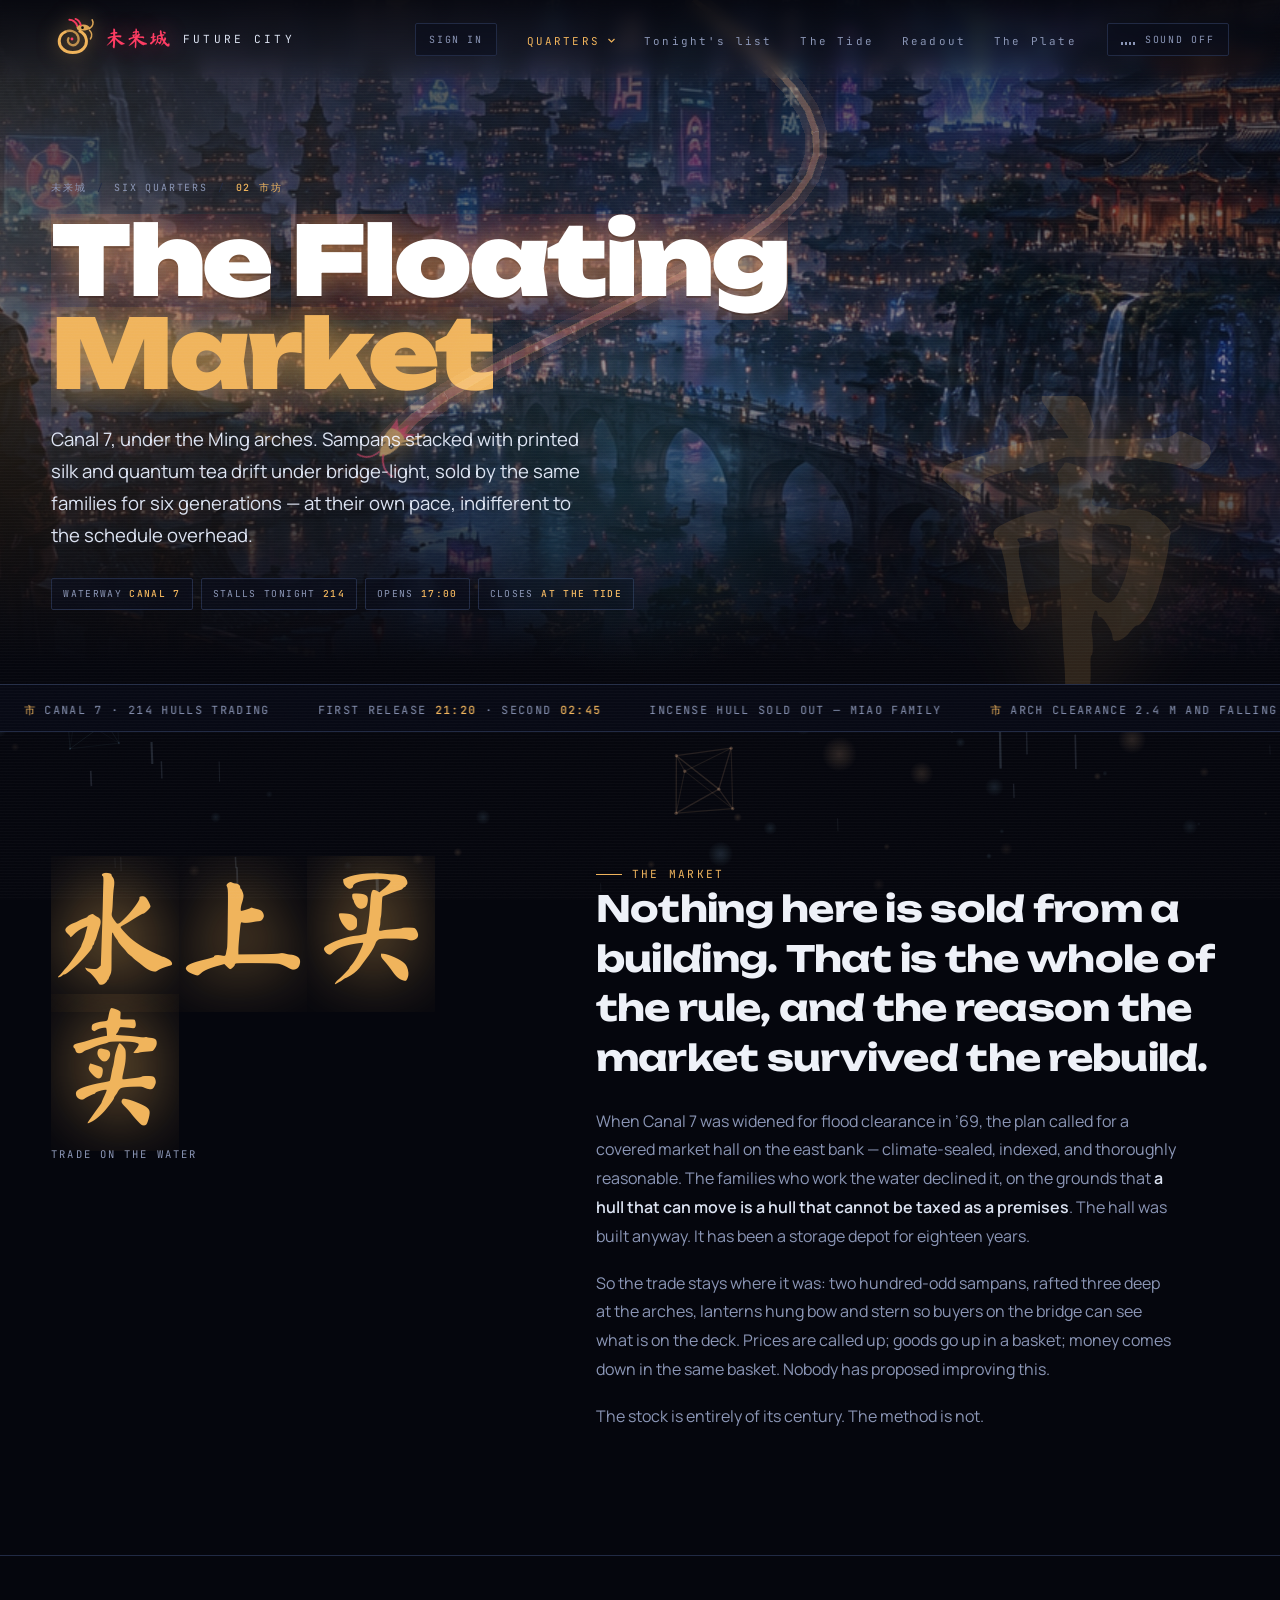
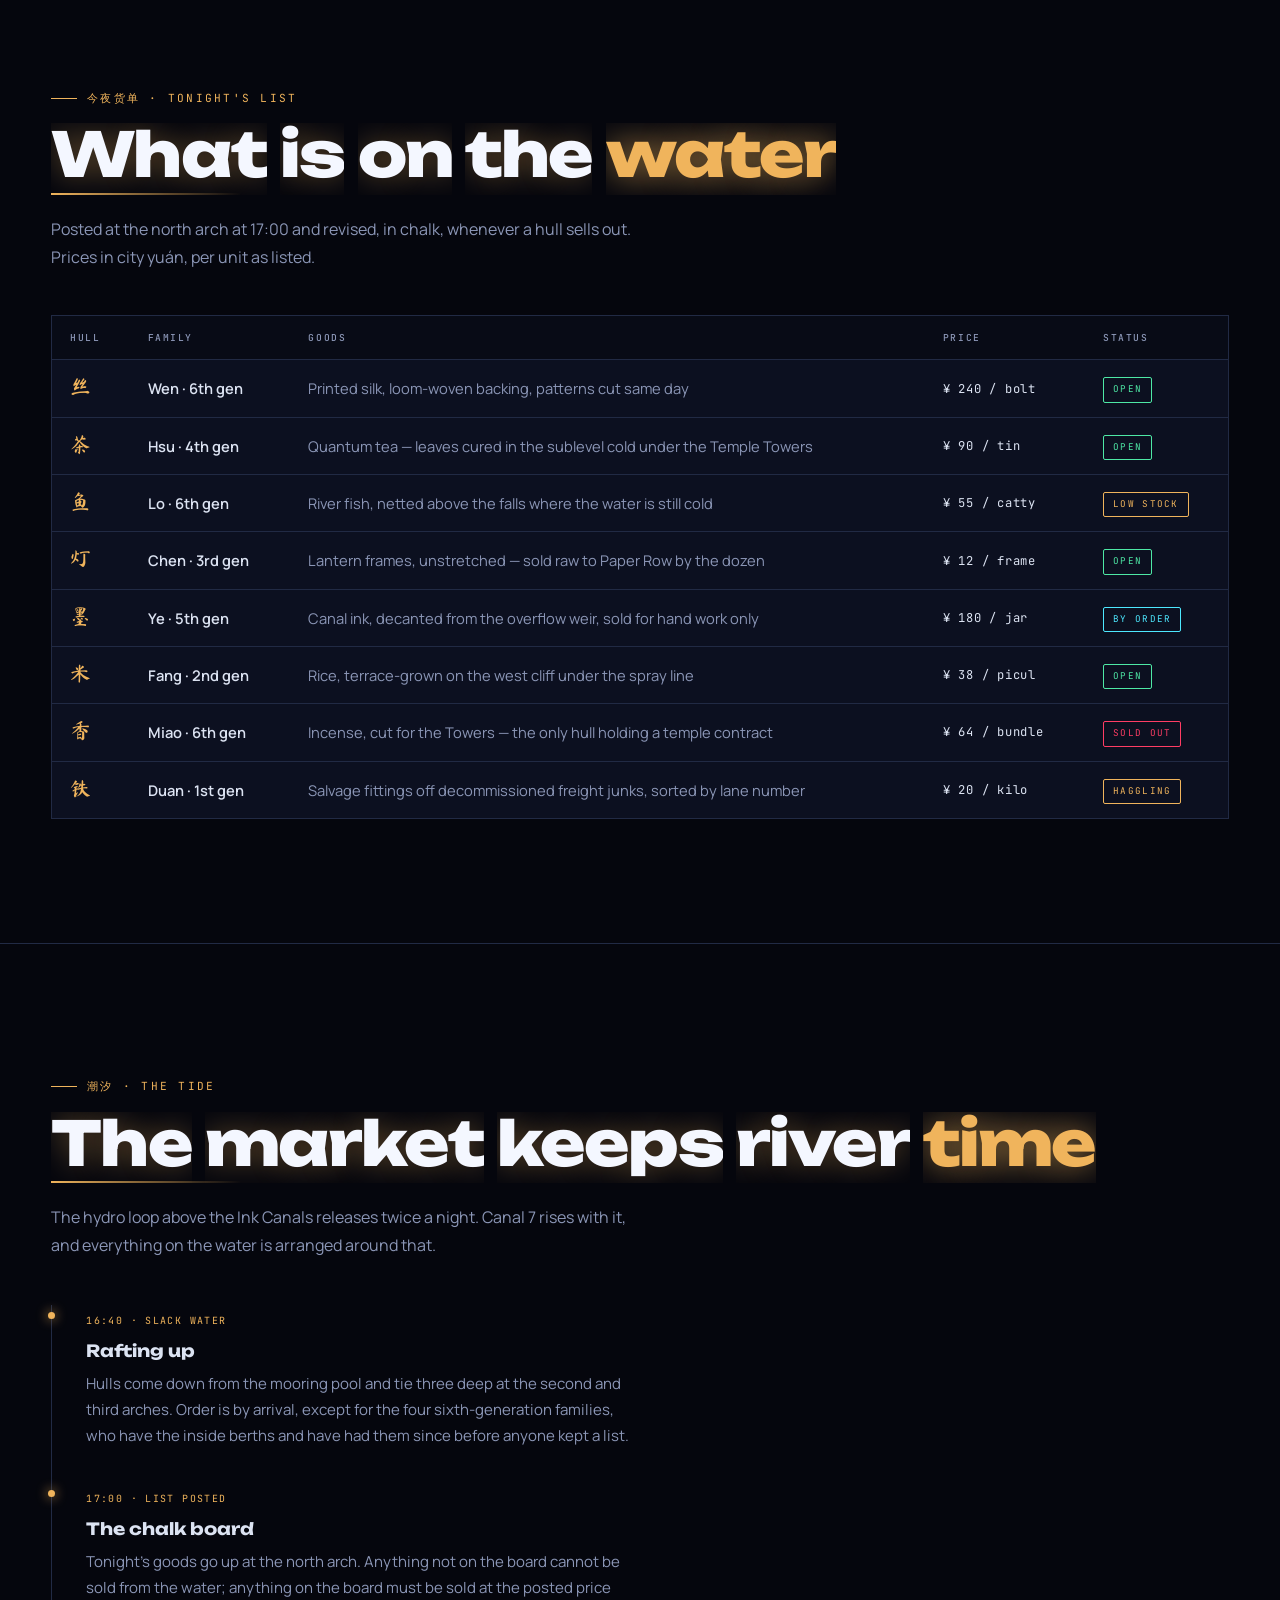
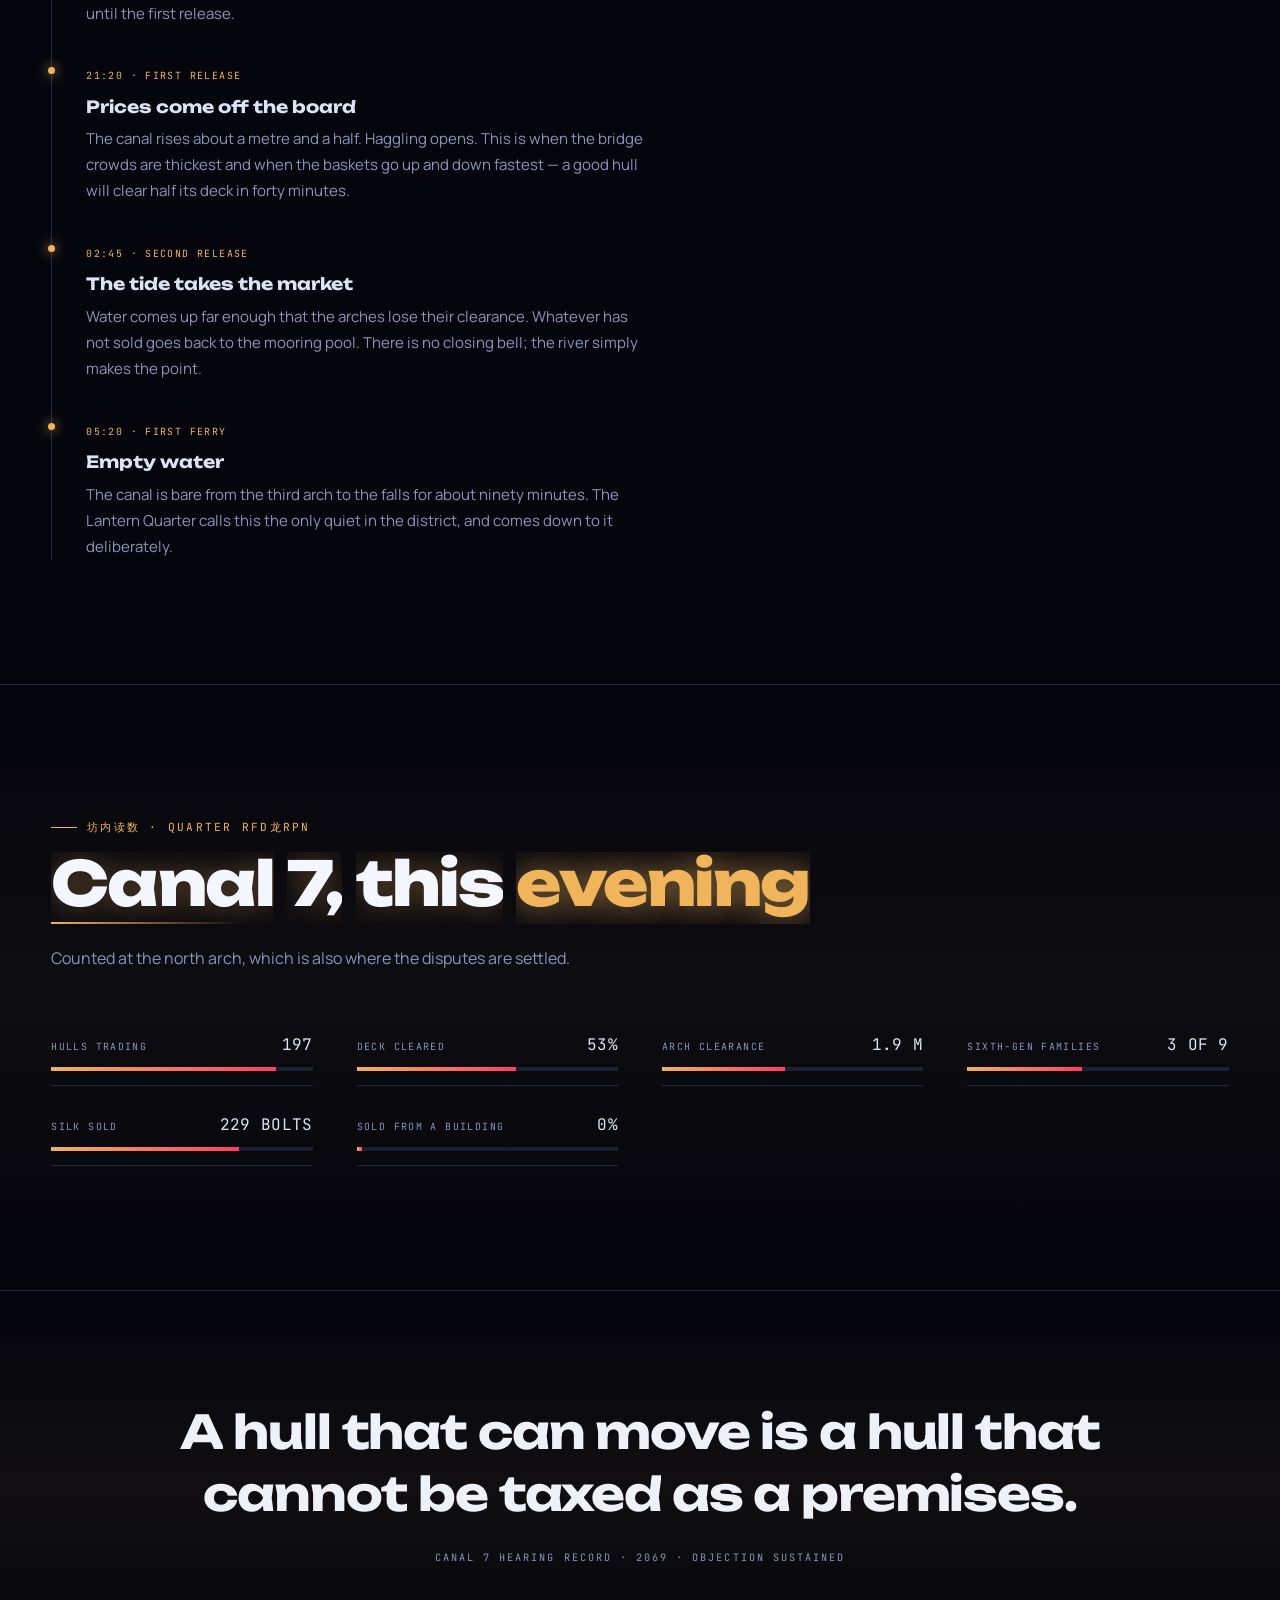
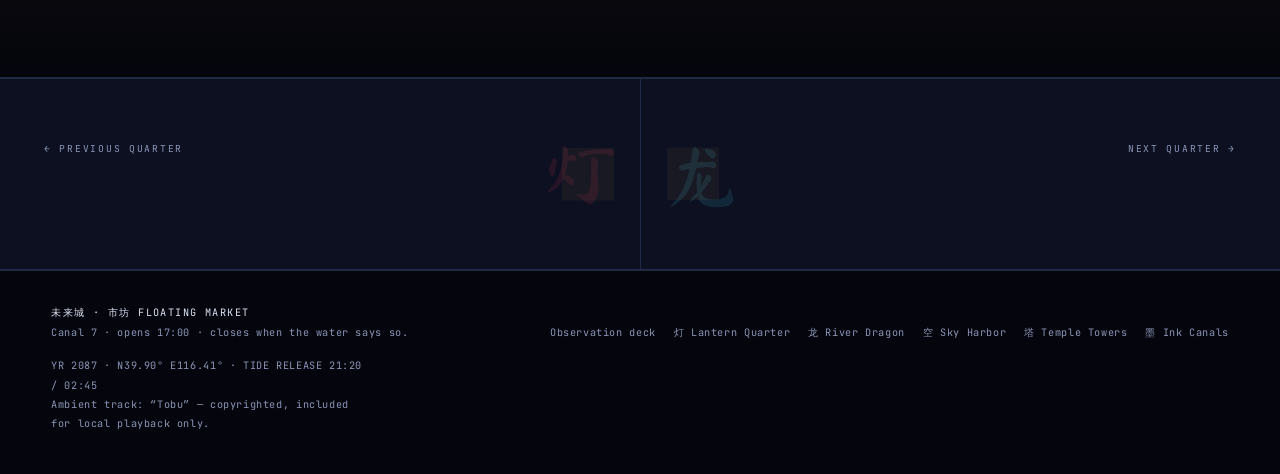
==== floating-market.html @ 67ce7f48 "Add 未来城 future city site Static multi-page site: home, atlas, and six district pages, with a browser" ====
<!doctype html>
<html lang="en">
<head>
<meta charset="utf-8">
<meta name="viewport" content="width=device-width, initial-scale=1">
<title>The Floating Market · 未来城</title>
<meta name="description" content="市坊 — Canal 7 in 未来城. Sampans stacked with printed silk and quantum tea, sold by the same families for six generations.">
<link rel="preconnect" href="https://fonts.googleapis.com">
<link rel="preconnect" href="https://fonts.gstatic.com" crossorigin>
<link href="https://fonts.googleapis.com/css2?family=Unbounded:wght@400;600;700;800;900&family=Ma+Shan+Zheng&family=Manrope:wght@400;500;600;700&family=JetBrains+Mono:wght@400;500&display=swap" rel="stylesheet">
<link rel="icon" href="data:image/svg+xml,<svg xmlns='http://www.w3.org/2000/svg' viewBox='0 0 48 48'><rect width='48' height='48' rx='11' fill='%2305060d'/><path d='M33 15C41 19 43 29 37 35 31 41 19 41 13 35 7 29 9 19 16 16' fill='none' stroke='%234de8ff' stroke-width='4' stroke-linecap='round' stroke-linejoin='round'/><path d='M16 16C22 13 29 15 31 21 33 27 29 32 24 31' fill='none' stroke='%234de8ff' stroke-width='3' stroke-linecap='round' opacity='.75'/><path d='M29 10C35 6 43 7 45 12 41 15 34 15 30 13Z' fill='%234de8ff'/><path d='M30 9C28 4 25 2 21 2' fill='none' stroke='%23ff3d64' stroke-width='2.6' stroke-linecap='round'/><path d='M44 12C48 10 49 5 47 2' fill='none' stroke='%23f0b45c' stroke-width='2' stroke-linecap='round'/><circle cx='36' cy='11' r='1.7' fill='%2305060d'/></svg>">
<link rel="stylesheet" href="assets/site.css">
<link rel="stylesheet" href="assets/admin.css">
</head>
<body data-district="floating-market" style="--accent:#f0b45c; --accent-2:#ff3d64">

<svg width="0" height="0" style="position:absolute" aria-hidden="true">
  <filter id="glow" x="-200%" y="-200%" width="500%" height="500%">
    <feGaussianBlur stdDeviation="4" result="blur"/>
    <feMerge><feMergeNode in="blur"/><feMergeNode in="SourceGraphic"/></feMerge>
  </filter>
</svg>

<div class="loader" id="loader">
  <span class="lglyph">市</span>
  <span class="lmark">Opening the stalls</span>
  <div class="lbar"><div class="lfill" id="loaderFill"></div></div>
</div>

<canvas id="ambient" aria-hidden="true"></canvas>
<div class="noise" aria-hidden="true"></div>
<div class="scanlines" aria-hidden="true"></div>
<div class="cursor-glow" id="cursorGlow" aria-hidden="true"></div>
<div class="cursor-ring" id="cursorRing" aria-hidden="true"></div>
<svg id="dragon" aria-hidden="true"><path id="dragonPath"/><g id="dragonHead"></g></svg>

<audio id="track" loop preload="none">
  <source src="Tobu%20Song%20Copyrighted.mp4" type="audio/mp4">
</audio>

<nav class="topbar">
  <a class="brand" href="index.html">
    <svg class="logo" viewBox="0 0 48 48" aria-hidden="true"><path class="coil" pathLength="150" d="M33 15 C41 19 43 29 37 35 C31 41 19 41 13 35 C7 29 9 19 16 16"/><path class="coil coil-inner" pathLength="150" d="M16 16 C22 13 29 15 31 21 C33 27 29 32 24 31 C20 30 18 26 20 23"/><g class="head"><path class="jaw" d="M29 10 C35 6 43 7 45 12 C41 15 34 15 30 13 Z"/><path class="horn" d="M30 9 C28 4 25 2 21 2"/><path class="horn" d="M34 8 C33 4 31 2 28 1" opacity=".7"/><path class="whisk" d="M44 12 C48 10 49 5 47 2"/><path class="whisk" d="M44 14 C47 17 47 21 45 24"/><circle class="eye" cx="36" cy="11" r="1.5"/></g><circle class="spark" cx="24" cy="24" r="1.6"/></svg>
    <span class="brand-name">未来城</span>
    <span class="brand-word">FUTURE&nbsp;CITY</span>
  </a>
  <div class="nav-right">
    <ul class="nav-links">
      <li class="nav-menu" id="navMenu">
        <button type="button" aria-expanded="false">Quarters
          <svg viewBox="0 0 12 12" fill="none" stroke="currentColor" stroke-width="1.6" aria-hidden="true"><path d="M2 4l4 4 4-4"/></svg>
        </button>
      </li>
      <li><a href="#list">Tonight's list</a></li>
      <li><a href="#tide">The Tide</a></li>
      <li><a href="#readout">Readout</a></li>
      <li><a href="index.html#atlas">The Plate</a></li>
    </ul>
    <button class="audio-btn" id="audioBtn" type="button" aria-pressed="false">
      <span class="eq" aria-hidden="true"><i></i><i></i><i></i><i></i></span>
      <span id="audioLabel">Sound off</span>
    </button>
  </div>
</nav>

<header class="subhero">
  <div class="subhero-media">
    <img src="China%20Futuristic%20City.png" alt="The river through 未来城, arch bridges and lantern-hung sampans trading beneath the towers." style="--sx:56%; --sy:76%; --sz:1.8">
  </div>
  <span class="subhero-glyph" aria-hidden="true">市</span>
  <div class="subhero-inner">
    <p class="crumb"><a href="index.html">未来城</a> <i>/</i> <a href="index.html#districts">Six quarters</a> <i>/</i> <b>02 市坊</b></p>
    <h1 class="page-title">The Floating Market</h1>
    <p class="page-tagline">Canal 7, under the Ming arches. Sampans stacked with printed silk and quantum tea drift under bridge-light, sold by the same families for six generations — at their own pace, indifferent to the schedule overhead.</p>
    <div class="page-chips">
      <span class="chip">Waterway <b>Canal 7</b></span>
      <span class="chip">Stalls tonight <b>214</b></span>
      <span class="chip">Opens <b>17:00</b></span>
      <span class="chip">Closes <b>At the tide</b></span>
    </div>
  </div>
</header>

<div class="ticker" aria-hidden="true"><div class="ticker-track" id="tickerTrack"></div></div>

<section class="sec">
  <div class="wrap split-cols">
    <div data-reveal>
      <div class="mark-hanzi">水上买卖<small>Trade on the water</small></div>
    </div>
    <div data-reveal>
      <span class="eyebrow">The market</span>
      <p class="statement">Nothing here is sold from a building. That is the whole of the rule, and the reason the market survived the rebuild.</p>
      <p class="body-copy">When Canal 7 was widened for flood clearance in ’69, the plan called for a covered market hall on the east bank — climate-sealed, indexed, and thoroughly reasonable. The families who work the water declined it, on the grounds that <b>a hull that can move is a hull that cannot be taxed as a premises</b>. The hall was built anyway. It has been a storage depot for eighteen years.</p>
      <p class="body-copy">So the trade stays where it was: two hundred-odd sampans, rafted three deep at the arches, lanterns hung bow and stern so buyers on the bridge can see what is on the deck. Prices are called up; goods go up in a basket; money comes down in the same basket. Nobody has proposed improving this.</p>
      <p class="body-copy">The stock is entirely of its century. The method is not.</p>
    </div>
  </div>
</section>

<section class="sec bordered" id="list">
  <div class="wrap">
    <div data-reveal>
      <span class="eyebrow">今夜货单 · tonight's list</span>
      <h2 class="sec-title">What is on the water</h2>
      <p class="sec-lede">Posted at the north arch at 17:00 and revised, in chalk, whenever a hull sells out. Prices in city yuán, per unit as listed.</p>
    </div>
    <div class="table-shell" data-reveal>
      <table class="data">
        <thead>
          <tr><th>Hull</th><th>Family</th><th>Goods</th><th>Price</th><th>Status</th></tr>
        </thead>
        <tbody>
          <tr>
            <td><span class="g">丝</span></td>
            <td class="name">Wen · 6th gen</td>
            <td>Printed silk, loom-woven backing, patterns cut same day</td>
            <td class="mono">¥ 240 / bolt</td>
            <td><span class="pill ok">Open</span></td>
          </tr>
          <tr>
            <td><span class="g">茶</span></td>
            <td class="name">Hsu · 4th gen</td>
            <td>Quantum tea — leaves cured in the sublevel cold under the Temple Towers</td>
            <td class="mono">¥ 90 / tin</td>
            <td><span class="pill ok">Open</span></td>
          </tr>
          <tr>
            <td><span class="g">鱼</span></td>
            <td class="name">Lo · 6th gen</td>
            <td>River fish, netted above the falls where the water is still cold</td>
            <td class="mono">¥ 55 / catty</td>
            <td><span class="pill warn">Low stock</span></td>
          </tr>
          <tr>
            <td><span class="g">灯</span></td>
            <td class="name">Chen · 3rd gen</td>
            <td>Lantern frames, unstretched — sold raw to Paper Row by the dozen</td>
            <td class="mono">¥ 12 / frame</td>
            <td><span class="pill ok">Open</span></td>
          </tr>
          <tr>
            <td><span class="g">墨</span></td>
            <td class="name">Ye · 5th gen</td>
            <td>Canal ink, decanted from the overflow weir, sold for hand work only</td>
            <td class="mono">¥ 180 / jar</td>
            <td><span class="pill info">By order</span></td>
          </tr>
          <tr>
            <td><span class="g">米</span></td>
            <td class="name">Fang · 2nd gen</td>
            <td>Rice, terrace-grown on the west cliff under the spray line</td>
            <td class="mono">¥ 38 / picul</td>
            <td><span class="pill ok">Open</span></td>
          </tr>
          <tr>
            <td><span class="g">香</span></td>
            <td class="name">Miao · 6th gen</td>
            <td>Incense, cut for the Towers — the only hull holding a temple contract</td>
            <td class="mono">¥ 64 / bundle</td>
            <td><span class="pill hold">Sold out</span></td>
          </tr>
          <tr>
            <td><span class="g">铁</span></td>
            <td class="name">Duan · 1st gen</td>
            <td>Salvage fittings off decommissioned freight junks, sorted by lane number</td>
            <td class="mono">¥ 20 / kilo</td>
            <td><span class="pill warn">Haggling</span></td>
          </tr>
        </tbody>
      </table>
    </div>
  </div>
</section>

<section class="sec bordered" id="tide">
  <div class="wrap">
    <div data-reveal>
      <span class="eyebrow">潮汐 · the tide</span>
      <h2 class="sec-title">The market keeps river time</h2>
      <p class="sec-lede">The hydro loop above the Ink Canals releases twice a night. Canal 7 rises with it, and everything on the water is arranged around that.</p>
    </div>
    <div class="log" data-reveal>
      <div class="log-item">
        <span class="log-time">16:40 · Slack water</span>
        <h3 class="log-title">Rafting up</h3>
        <p class="log-copy">Hulls come down from the mooring pool and tie three deep at the second and third arches. Order is by arrival, except for the four sixth-generation families, who have the inside berths and have had them since before anyone kept a list.</p>
      </div>
      <div class="log-item">
        <span class="log-time">17:00 · List posted</span>
        <h3 class="log-title">The chalk board</h3>
        <p class="log-copy">Tonight's goods go up at the north arch. Anything not on the board cannot be sold from the water; anything on the board must be sold at the posted price until the first release.</p>
      </div>
      <div class="log-item">
        <span class="log-time">21:20 · First release</span>
        <h3 class="log-title">Prices come off the board</h3>
        <p class="log-copy">The canal rises about a metre and a half. Haggling opens. This is when the bridge crowds are thickest and when the baskets go up and down fastest — a good hull will clear half its deck in forty minutes.</p>
      </div>
      <div class="log-item">
        <span class="log-time">02:45 · Second release</span>
        <h3 class="log-title">The tide takes the market</h3>
        <p class="log-copy">Water comes up far enough that the arches lose their clearance. Whatever has not sold goes back to the mooring pool. There is no closing bell; the river simply makes the point.</p>
      </div>
      <div class="log-item">
        <span class="log-time">05:20 · First ferry</span>
        <h3 class="log-title">Empty water</h3>
        <p class="log-copy">The canal is bare from the third arch to the falls for about ninety minutes. The Lantern Quarter calls this the only quiet in the district, and comes down to it deliberately.</p>
      </div>
    </div>
  </div>
</section>

<section class="sec bordered" id="readout" style="background:linear-gradient(180deg, transparent, rgba(240,180,92,.04), transparent)">
  <div class="wrap">
    <div data-reveal>
      <span class="eyebrow">坊内读数 · quarter readout</span>
      <h2 class="sec-title">Canal 7, this evening</h2>
      <p class="sec-lede">Counted at the north arch, which is also where the disputes are settled.</p>
    </div>
    <div class="readout" data-reveal>
      <div class="meter"><div class="meter-top"><span class="label">Hulls trading</span><span class="value">214</span></div><div class="meter-track"><div class="meter-fill" data-target="86"></div></div></div>
      <div class="meter"><div class="meter-top"><span class="label">Deck cleared</span><span class="value">61%</span></div><div class="meter-track"><div class="meter-fill" data-target="61"></div></div></div>
      <div class="meter"><div class="meter-top"><span class="label">Arch clearance</span><span class="value">2.4 M</span></div><div class="meter-track"><div class="meter-fill" data-target="47"></div></div></div>
      <div class="meter"><div class="meter-top"><span class="label">Sixth-gen families</span><span class="value">4 OF 9</span></div><div class="meter-track"><div class="meter-fill" data-target="44"></div></div></div>
      <div class="meter"><div class="meter-top"><span class="label">Silk sold</span><span class="value">380 BOLTS</span></div><div class="meter-track"><div class="meter-fill" data-target="72"></div></div></div>
      <div class="meter"><div class="meter-top"><span class="label">Sold from a building</span><span class="value">0%</span></div><div class="meter-track"><div class="meter-fill" data-target="2"></div></div></div>
    </div>
  </div>
</section>

<section class="quote">
  <div class="wrap" data-reveal>
    <blockquote>A hull that can move is a hull that cannot be taxed as a premises.</blockquote>
    <cite>Canal 7 hearing record · 2069 · objection sustained</cite>
  </div>
</section>

<nav class="prevnext" aria-label="Quarters">
  <a class="pn prev" href="lantern-quarter.html" style="--pn:#ff3d64">
    <span class="g" aria-hidden="true">灯</span>
    <span class="dir">← Previous quarter</span>
    <p class="nm">Lantern Quarter</p>
  </a>
  <a class="pn next" href="river-dragon.html" style="--pn:#4de8ff">
    <span class="g" aria-hidden="true">龙</span>
    <span class="dir">Next quarter →</span>
    <p class="nm">The River Dragon</p>
  </a>
</nav>

<footer>
  <div>
    <span class="fmark">未来城 · 市坊 FLOATING MARKET</span><br>
    Canal 7 · opens 17:00 · closes when the water says so.
  </div>
  <nav class="foot-links" aria-label="Site">
    <a href="index.html">Observation deck</a>
    <a href="lantern-quarter.html">灯 Lantern Quarter</a>
    <a href="river-dragon.html">龙 River Dragon</a>
    <a href="sky-harbor.html">空 Sky Harbor</a>
    <a href="temple-towers.html">塔 Temple Towers</a>
    <a href="ink-canals.html">墨 Ink Canals</a>
  </nav>
  <div class="fine">
    YR 2087 · N39.90° E116.41° · TIDE RELEASE 21:20 / 02:45<br>
    Ambient track: “Tobu” — copyrighted, included for local playback only.
  </div>
</footer>

<script>
window.FC_TICKER = [
  '<em>市</em> CANAL 7 · 214 HULLS TRADING',
  'FIRST RELEASE <b>21:20</b> · SECOND <b>02:45</b>',
  'INCENSE HULL SOLD OUT — MIAO FAMILY',
  '<em>市</em> ARCH CLEARANCE 2.4 M AND FALLING',
  'SILK ¥240 / BOLT · TEA ¥90 / TIN',
  'FIRST FERRY 05:20 FROM THE NORTH ARCH'
];
</script>
<script src="assets/auth.js"></script>
<script src="assets/admin.js"></script>
<script src="assets/site.js"></script>
</body>
</html>
---- assets/site.css ----
/* ============================================================
   未来城 · FUTURE CITY — shared stylesheet
   Used by index.html and every district page.
   Each district page sets --accent / --accent-2 on <body>.
   ============================================================ */

:root{
  --void:#05060d;
  --ink:#0c1020;
  --ink-2:#131a2e;
  --line:#212a44;
  --mist:#dce3f2;
  --fog:#8b96b6;
  --cyan:#4de8ff;
  --violet:#9a6bff;
  --crimson:#ff3d64;
  --gold:#f0b45c;
  --jade:#4ee8a5;
  --panel:rgba(10,14,28,.62);
  --accent:var(--cyan);
  --accent-2:var(--violet);
  --font-display:'Unbounded',system-ui,sans-serif;
  --font-hanzi:'Ma Shan Zheng',serif;
  --font-body:'Manrope',system-ui,sans-serif;
  --font-mono:'JetBrains Mono',ui-monospace,monospace;
}

*{box-sizing:border-box;}
html{scroll-behavior:smooth;}
@media (prefers-reduced-motion: reduce){ html{scroll-behavior:auto;} }

body{
  margin:0; background:var(--void); color:var(--mist);
  font-family:var(--font-body); line-height:1.65;
  overflow-x:hidden; -webkit-font-smoothing:antialiased;
}
::selection{ background:var(--accent); color:var(--void); }
a{ color:inherit; }
:focus-visible{ outline:2px solid var(--accent); outline-offset:3px; }
img{ max-width:100%; display:block; }

/* ---------- global overlays ---------- */
.noise{
  position:fixed; inset:0; z-index:6; pointer-events:none;
  opacity:.035; mix-blend-mode:overlay;
  background-image:url("data:image/svg+xml;utf8,<svg xmlns='http://www.w3.org/2000/svg' width='120' height='120'><filter id='n'><feTurbulence type='fractalNoise' baseFrequency='0.9' numOctaves='2' stitchTiles='stitch'/></filter><rect width='100%25' height='100%25' filter='url(%23n)'/></svg>");
}
.scanlines{
  position:fixed; inset:0; z-index:5; pointer-events:none; opacity:.05;
  background:repeating-linear-gradient(180deg, rgba(255,255,255,.5) 0 1px, transparent 1px 3px);
}
.cursor-glow{
  position:fixed; width:460px; height:460px; border-radius:50%; top:0; left:0;
  background:radial-gradient(circle, rgba(77,232,255,.10), transparent 70%);
  transform:translate(-999px,-999px); pointer-events:none; z-index:4;
  mix-blend-mode:screen; will-change:transform;
}
.cursor-ring{
  position:fixed; top:0; left:0; width:30px; height:30px; margin:-15px 0 0 -15px;
  border:1px solid rgba(77,232,255,.55); border-radius:50%; z-index:60;
  pointer-events:none; transform:translate(-999px,-999px); opacity:0;
  transition:width .25s cubic-bezier(.2,.8,.2,1), height .25s cubic-bezier(.2,.8,.2,1),
             margin .25s cubic-bezier(.2,.8,.2,1), opacity .3s ease, border-color .25s ease, background-color .25s ease;
}
.cursor-ring.is-hover{
  width:58px; height:58px; margin:-29px 0 0 -29px;
  background:rgba(255,61,100,.08); border-color:var(--accent);
}

/* ---------- loader ---------- */
.loader{
  position:fixed; inset:0; z-index:200; background:var(--void);
  display:flex; flex-direction:column; align-items:center; justify-content:center; gap:1.2rem;
  transition:opacity .8s ease, visibility .8s ease;
}
.loader.is-hidden{ opacity:0; visibility:hidden; pointer-events:none; }
.loader .lglyph{ font-family:var(--font-hanzi); font-size:3.4rem; color:var(--accent); line-height:1; text-shadow:0 0 40px currentColor; }
.loader .lmark{ font-family:var(--font-mono); font-size:.66rem; letter-spacing:.34em; color:var(--fog); text-transform:uppercase; }
.loader .lbar{ width:220px; height:2px; background:rgba(130,160,255,.15); position:relative; overflow:hidden; }
.loader .lfill{ position:absolute; inset:0 auto 0 0; width:0%; background:linear-gradient(90deg,var(--accent),var(--accent-2)); transition:width .45s ease; }

/* ---------- the dragon that swirls down the page ---------- */
/* ---------- ambient depth layer: dust on the wind, water in the air ---------- */
#ambient{
  position:fixed; top:0; left:0; width:100%; height:100svh; z-index:0;
  pointer-events:none; mix-blend-mode:screen;
}

/* Viewport-sized, not page-sized: the SVG's viewBox is panned to follow the
   scroll, so the compositor only ever blends one screen of pixels. A full-page
   blended layer here would stall painting on long pages. */
#dragon{
  position:fixed; top:0; left:0; width:100%; height:100svh; z-index:1;
  pointer-events:none; mix-blend-mode:screen; opacity:.66;
}
#dgHead{ filter:drop-shadow(0 0 12px color-mix(in srgb, var(--accent) 75%, transparent)); }
@media (max-width:700px){ #dragon{ opacity:.42; } }

/* ---------- nav ---------- */
nav.topbar{
  position:fixed; top:0; left:0; right:0; z-index:40;
  display:flex; align-items:center; justify-content:space-between; gap:1rem;
  padding:18px clamp(18px,4vw,54px);
  backdrop-filter:blur(8px);
  background:linear-gradient(to bottom, rgba(5,6,13,.86), rgba(5,6,13,.35) 70%, transparent);
}
.brand{ display:flex; align-items:center; gap:12px; text-decoration:none; white-space:nowrap; flex:0 0 auto; }
@media (max-width:420px){ .brand-word{ display:none; } }
.brand-word{ font-family:var(--font-mono); font-size:.7rem; letter-spacing:.28em; color:var(--mist); }
.brand-name{ font-family:var(--font-hanzi); font-size:1.35rem; color:var(--crimson); line-height:1; text-shadow:0 0 22px rgba(255,61,100,.45); }

/* --- the logo: a coiled Chinese dragon --- */
.logo{
  width:42px; height:42px; flex:0 0 auto; display:block; overflow:visible;
  filter:drop-shadow(0 0 10px color-mix(in srgb, var(--accent) 55%, transparent));
}
.logo .coil{
  fill:none; stroke:var(--accent); stroke-width:3.4; stroke-linecap:round; stroke-linejoin:round;
  stroke-dasharray:150; stroke-dashoffset:150;
  animation:logodraw 1.6s cubic-bezier(.3,.8,.3,1) .25s forwards;
}
.logo .coil-inner{ stroke-width:2.6; opacity:.75; animation-delay:.5s; }
.logo .horn, .logo .whisk{ fill:none; stroke:var(--crimson); stroke-width:2.2; stroke-linecap:round; opacity:.95; }
.logo .whisk{ stroke:var(--gold); stroke-width:1.7; opacity:.9; }
.logo .jaw{ fill:var(--accent); opacity:.9; }
.logo .eye{ fill:var(--void); }
.logo .spark{ fill:var(--crimson); }
@keyframes logodraw{ to{ stroke-dashoffset:0; } }
.brand:hover .logo{ filter:drop-shadow(0 0 18px color-mix(in srgb, var(--accent) 85%, transparent)); }
.brand:hover .logo .head{ transform:rotate(-8deg); }
.logo .head{ transform-box:fill-box; transform-origin:20% 60%; transition:transform .4s cubic-bezier(.2,.8,.2,1); }
@media (prefers-reduced-motion: reduce){
  .logo .coil{ animation:none; stroke-dashoffset:0; }
  .brand:hover .logo .head{ transform:none; }
}
.nav-right{ display:flex; align-items:center; gap:clamp(14px,2.4vw,30px); }
.nav-links{ display:flex; align-items:center; gap:clamp(14px,2.4vw,28px); list-style:none; margin:0; padding:0; }
.nav-links a{ text-decoration:none; font-family:var(--font-mono); font-size:.68rem; letter-spacing:.2em; color:var(--fog); transition:color .25s; white-space:nowrap; }
.nav-links a:hover, .nav-links a.active{ color:var(--accent); }
/* below this width only the Quarters menu survives in the top bar */
@media (max-width:1040px){ .nav-links > li:not(.nav-menu){ display:none; } }
@media (max-width:420px){ .nav-drop{ left:0; transform:translateY(-6px); min-width:210px; } .nav-menu.is-open .nav-drop{ transform:translateY(0); } }

/* districts dropdown in the topbar */
.nav-menu{ position:relative; }
.nav-menu > button{
  cursor:pointer; background:transparent; border:0; padding:0; display:inline-flex; align-items:center; gap:7px;
  font-family:var(--font-mono); font-size:.68rem; letter-spacing:.2em; color:var(--fog); text-transform:uppercase;
  transition:color .25s;
}
.nav-menu > button:hover, .nav-menu.is-open > button, .nav-menu.is-current > button{ color:var(--accent); }
.nav-menu > button svg{ width:9px; height:9px; transition:transform .25s ease; }
.nav-menu.is-open > button svg{ transform:rotate(180deg); }
.nav-drop{
  position:absolute; top:calc(100% + 14px); left:50%; transform:translateX(-50%) translateY(-6px);
  min-width:230px; background:rgba(8,11,22,.96); border:1px solid var(--line); backdrop-filter:blur(10px);
  padding:8px; margin:0; list-style:none; opacity:0; visibility:hidden; transition:opacity .22s ease, transform .22s ease, visibility .22s;
}
.nav-menu.is-open .nav-drop{ opacity:1; visibility:visible; transform:translateX(-50%) translateY(0); }
.nav-drop a{
  display:flex; align-items:center; gap:10px; padding:9px 10px; text-decoration:none;
  font-family:var(--font-mono); font-size:.64rem; letter-spacing:.12em; color:var(--fog);
  transition:background .2s ease, color .2s ease;
}
.nav-drop a:hover, .nav-drop a.active{ background:var(--ink-2); color:var(--mist); }
.nav-drop .g{ font-family:var(--font-hanzi); font-size:1.05rem; color:var(--dot,var(--cyan)); line-height:1; width:1.1em; text-align:center; }

/* ---------- audio toggle ---------- */
.audio-btn{
  display:inline-flex; align-items:center; gap:10px; cursor:pointer;
  background:var(--panel); border:1px solid var(--line); color:var(--fog);
  font-family:var(--font-mono); font-size:.62rem; letter-spacing:.18em; text-transform:uppercase;
  padding:9px 13px; border-radius:2px; transition:color .25s, border-color .25s, background .25s;
}
.audio-btn:hover{ color:var(--accent); border-color:var(--accent); }
.audio-btn .eq{ display:flex; align-items:flex-end; gap:2px; height:12px; }
.audio-btn .eq i{ display:block; width:2px; height:3px; background:currentColor; }
.audio-btn.is-playing{ color:var(--accent); border-color:color-mix(in srgb, var(--accent) 55%, transparent); }
.audio-btn.is-playing .eq i{ animation:eqbar .9s ease-in-out infinite; }
.audio-btn.is-playing .eq i:nth-child(2){ animation-delay:.18s; }
.audio-btn.is-playing .eq i:nth-child(3){ animation-delay:.36s; }
.audio-btn.is-playing .eq i:nth-child(4){ animation-delay:.54s; }
@keyframes eqbar{ 0%,100%{ height:3px; } 50%{ height:12px; } }
@media (prefers-reduced-motion: reduce){ .audio-btn.is-playing .eq i{ animation:none; height:8px; } }

/* ---------- home hero ---------- */
.hero{ position:relative; height:100svh; min-height:620px; overflow:hidden; isolation:isolate; display:flex; align-items:flex-end; }
.hero-media{ position:absolute; inset:-6% -2%; z-index:0; will-change:transform; }
.hero-media img{ width:100%; height:100%; object-fit:cover; object-position:center 42%; filter:saturate(1.1) contrast(1.04); }
.hero-rain{ position:absolute; inset:0; z-index:1; width:100%; height:100%; }
.hero::after{
  content:""; position:absolute; inset:0; z-index:2; pointer-events:none;
  background:
    radial-gradient(120% 85% at 50% 35%, transparent 38%, rgba(5,6,13,.6) 100%),
    linear-gradient(to top, var(--void) 2%, rgba(5,6,13,.25) 42%, rgba(5,6,13,.62) 100%);
}
.hero-inner{ position:relative; z-index:4; width:100%; padding:0 clamp(18px,4vw,54px) clamp(70px,10vw,120px); }
.hero-kicker{
  display:inline-flex; align-items:center; gap:10px; font-family:var(--font-mono);
  font-size:.7rem; letter-spacing:.18em; color:var(--gold); margin-bottom:20px; text-transform:uppercase;
}
.hero-kicker::before{ content:""; width:26px; height:1px; background:var(--gold); }
h1.hero-title{
  font-family:var(--font-display); font-weight:800;
  font-size:clamp(2.5rem, 7.6vw, 6.2rem); line-height:1; margin:0 0 24px;
  letter-spacing:-.015em; max-width:15ch; text-wrap:balance;
}
h1.hero-title em{
  font-style:normal; color:transparent;
  background:linear-gradient(100deg, var(--cyan), var(--violet) 45%, var(--crimson) 85%);
  -webkit-background-clip:text; background-clip:text;
}
.split-line{ display:block; overflow:hidden; padding-bottom:.06em; }
.split-word{ display:inline-block; }
@media (prefers-reduced-motion: no-preference){
  .split-word{ transform:translateY(112%); transition:transform .9s cubic-bezier(.2,.8,.2,1); }
  .ready .split-word{ transform:translateY(0); }
  .split-line:nth-child(2) .split-word{ transition-delay:.1s; }
  .split-line:nth-child(3) .split-word{ transition-delay:.2s; }
}
.hero-sub{ max-width:44ch; font-size:clamp(.98rem,1.4vw,1.12rem); color:var(--mist); line-height:1.7; margin:0; }

.hud-panel{
  position:absolute; z-index:4; background:var(--panel); border:1px solid var(--line);
  backdrop-filter:blur(7px); padding:.6rem .8rem;
  font-family:var(--font-mono); font-size:.62rem; letter-spacing:.1em; color:var(--fog); text-transform:uppercase;
}
.hud-panel b{ display:block; color:var(--mist); font-size:.82rem; letter-spacing:.06em; margin-bottom:2px; font-weight:500; }
.hud-tl{ top:5.6rem; left:clamp(18px,4vw,54px); }
.hud-tr{ top:5.6rem; right:clamp(18px,4vw,54px); text-align:right; }
@media (max-width:820px){ .hud-panel{ display:none; } }

.scroll-cue{
  position:absolute; z-index:4; bottom:30px; right:clamp(18px,4vw,54px);
  display:flex; flex-direction:column; align-items:center; gap:10px; text-decoration:none;
  font-family:var(--font-mono); font-size:.62rem; letter-spacing:.25em; color:var(--fog);
}
.scroll-cue .rail{ width:1px; height:48px; background:linear-gradient(var(--accent), transparent); overflow:hidden; }
.scroll-cue .rail i{ display:block; width:100%; height:14px; background:var(--accent); animation:railmove 2.1s ease-in-out infinite; }
@keyframes railmove{ 0%{ transform:translateY(-14px);} 100%{ transform:translateY(48px);} }
@media (prefers-reduced-motion: reduce){ .scroll-cue .rail i{ animation:none; } }
@media (max-width:640px){ .scroll-cue{ display:none; } }

/* ---------- district page hero ---------- */
.subhero{ position:relative; min-height:min(76svh,720px); overflow:hidden; display:flex; align-items:flex-end; isolation:isolate; }
.subhero-media{ position:absolute; inset:0; z-index:0; overflow:hidden; }
.subhero-media img{
  width:100%; height:100%; object-fit:cover; filter:saturate(1.05);
  transform:scale(var(--sz,1.4)); transform-origin:var(--sx,50%) var(--sy,50%);
}
.subhero::after{
  content:""; position:absolute; inset:0; z-index:1; pointer-events:none;
  background:
    linear-gradient(to top, var(--void) 3%, rgba(5,6,13,.42) 45%, rgba(5,6,13,.72) 100%),
    linear-gradient(100deg, color-mix(in srgb, var(--accent) 26%, transparent), transparent 55%);
}
.subhero-glyph{
  position:absolute; z-index:2; right:clamp(-10px,1vw,20px); bottom:-.1em; line-height:.85;
  font-family:var(--font-hanzi); font-size:clamp(11rem,30vw,26rem); color:var(--accent);
  opacity:.17; pointer-events:none; text-shadow:0 0 80px currentColor;
}
.subhero-inner{ position:relative; z-index:3; width:100%; padding:clamp(120px,16vw,170px) clamp(18px,4vw,54px) clamp(46px,7vw,74px); }
.crumb{
  display:flex; align-items:center; gap:10px; flex-wrap:wrap;
  font-family:var(--font-mono); font-size:.62rem; letter-spacing:.18em; text-transform:uppercase; color:var(--fog);
  margin:0 0 18px;
}
.crumb a{ text-decoration:none; color:var(--fog); transition:color .25s; }
.crumb a:hover{ color:var(--accent); }
.crumb i{ font-style:normal; color:var(--line); }
.crumb b{ color:var(--accent); font-weight:500; }
h1.page-title{
  font-family:var(--font-display); font-weight:900; letter-spacing:-.035em;
  font-size:clamp(2.6rem,8.4vw,6rem); line-height:.96; margin:0 0 20px; max-width:15ch; text-wrap:balance;
  color:#ffffff; padding-bottom:.06em;
  text-shadow:
    0 0 34px color-mix(in srgb, var(--accent) 55%, transparent),
    0 0 90px color-mix(in srgb, var(--accent-2) 40%, transparent),
    0 2px 0 rgba(5,6,13,.55);
}
/* the last word of a page title carries the quarter's colour */
h1.page-title .w:last-of-type .wi{
  color:var(--accent);
  text-shadow:0 0 40px color-mix(in srgb, var(--accent) 75%, transparent);
}
.page-tagline{ max-width:50ch; font-size:clamp(1rem,1.5vw,1.16rem); color:var(--mist); line-height:1.72; margin:0; }
.page-chips{ display:flex; flex-wrap:wrap; gap:8px; margin-top:26px; }
.chip{
  font-family:var(--font-mono); font-size:.6rem; letter-spacing:.14em; text-transform:uppercase;
  color:var(--fog); border:1px solid var(--line); background:var(--panel); backdrop-filter:blur(6px);
  padding:7px 11px; border-radius:2px;
}
.chip b{ color:var(--accent); font-weight:500; }

/* ---------- ticker ---------- */
.ticker{
  position:relative; z-index:3; background:#070914;
  border-top:1px solid var(--line); border-bottom:1px solid var(--line);
  overflow:hidden; white-space:nowrap; padding:.62rem 0;
}
.ticker-track{ display:inline-block; will-change:transform; animation:ticker 46s linear infinite; }
@keyframes ticker{ to{ transform:translateX(-50%); } }
@media (prefers-reduced-motion: reduce){ .ticker-track{ animation:none; } }
.ticker-track span{
  display:inline-block; font-family:var(--font-mono); font-size:.7rem; letter-spacing:.12em;
  color:var(--fog); padding:0 1.5rem;
}
.ticker-track span em{ font-style:normal; color:var(--accent); }
.ticker-track span b{ font-weight:500; color:var(--gold); }

/* ---------- shared chrome ---------- */
section{ position:relative; z-index:2; }
.wrap{ max-width:1300px; margin:0 auto; padding:0 clamp(18px,4vw,54px); }
.eyebrow{
  font-family:var(--font-mono); font-size:.7rem; letter-spacing:.2em; color:var(--gold);
  text-transform:uppercase; display:inline-flex; align-items:center; gap:10px;
}
.eyebrow::before{ content:""; width:26px; height:1px; background:var(--gold); }
.sec-title{
  font-family:var(--font-display); font-weight:800; font-size:clamp(2.1rem,4.8vw,3.9rem);
  line-height:1.02; margin:16px 0 0; max-width:19ch; text-wrap:balance;
  letter-spacing:-.03em; position:relative; padding-bottom:.14em;
  color:#f4f7ff;
  text-shadow:
    0 0 30px color-mix(in srgb, var(--accent) 38%, transparent),
    0 2px 0 rgba(5,6,13,.5);
}
.sec-title .w:last-of-type .wi{ color:var(--accent); text-shadow:0 0 34px color-mix(in srgb, var(--accent) 70%, transparent); }
/* underline wipes in when the block reveals */
.sec-title::after{
  content:""; position:absolute; left:0; bottom:0; height:2px; width:min(190px,40%);
  background:linear-gradient(90deg, var(--accent), transparent);
  transform:scaleX(0); transform-origin:left; transition:transform .9s cubic-bezier(.2,.8,.2,1) .25s;
}
.in-view .sec-title::after{ transform:scaleX(1); }
@media (prefers-reduced-motion: reduce){ .sec-title::after{ transform:scaleX(1); transition:none; } }
.sec-lede{ max-width:58ch; margin:20px 0 0; color:var(--fog); font-size:1rem; line-height:1.75; }
.sec{ padding:clamp(70px,10vw,124px) 0; }
.sec.bordered{ border-top:1px solid var(--line); }

[data-reveal]{ opacity:0; transform:translateY(26px); transition:opacity .8s ease, transform .8s ease; }
[data-reveal].in-view{ opacity:1; transform:none; }
@media (prefers-reduced-motion: reduce){ [data-reveal]{ opacity:1; transform:none; transition:none; } }

/* ---------- district cards (home) ---------- */
.districts{ padding:clamp(80px,11vw,140px) 0 clamp(40px,6vw,70px); }
.grid{
  margin-top:52px; display:grid; grid-template-columns:repeat(3,1fr); gap:1px;
  background:var(--line); border:1px solid var(--line);
}
@media (max-width:940px){ .grid{ grid-template-columns:repeat(2,1fr); } }
@media (max-width:620px){ .grid{ grid-template-columns:1fr; } }
.card{
  position:relative; background:var(--ink); padding:38px 28px 30px; min-height:318px;
  overflow:hidden; text-decoration:none; color:inherit; display:flex; flex-direction:column; justify-content:flex-end;
  transition:background .4s ease;
}
.card::before{ content:""; position:absolute; top:0; left:0; right:0; height:2px; background:var(--accent); box-shadow:0 0 12px var(--accent); opacity:.7; }
.card::after{
  content:""; position:absolute; inset:0; pointer-events:none; opacity:0; transition:opacity .35s ease;
  background:radial-gradient(260px circle at var(--mx,50%) var(--my,50%), rgba(255,255,255,.09), transparent 62%);
}
.card:hover::after, .card:focus-visible::after{ opacity:1; }
.card:hover, .card:focus-visible{ background:var(--ink-2); }
.card-glyph{
  position:absolute; top:-.16em; right:8px; font-family:var(--font-hanzi); font-size:8.6rem; line-height:1;
  color:var(--mist); opacity:.06; transition:opacity .5s ease, transform .5s ease; pointer-events:none;
}
.card:hover .card-glyph{ opacity:.13; transform:scale(1.06); }
/* A blurred box clipped by the card's overflow:hidden gives a hard square
   edge — the "blocky" glow. A radial gradient falls off smoothly instead,
   costs no filter pass, and the extra stops keep it from banding. */
.card-glow{
  position:absolute; inset:auto -45% -70% auto; width:135%; aspect-ratio:1;
  pointer-events:none; opacity:.55; transition:opacity .5s ease;
  background:radial-gradient(closest-side circle at 50% 50%,
    color-mix(in srgb, var(--accent) 46%, transparent) 0%,
    color-mix(in srgb, var(--accent) 30%, transparent) 26%,
    color-mix(in srgb, var(--accent) 16%, transparent) 46%,
    color-mix(in srgb, var(--accent) 6%, transparent) 66%,
    transparent 82%);
}
.card:hover .card-glow{ opacity:.85; }
.card-num{ position:absolute; top:22px; left:28px; font-family:var(--font-mono); font-size:.66rem; color:var(--line); letter-spacing:.1em; }
.card-tag{ font-family:var(--font-mono); font-size:.6rem; letter-spacing:.16em; color:var(--fog); text-transform:uppercase; margin-bottom:12px; position:relative; }
.card-title{ font-family:var(--font-display); font-weight:700; font-size:1.22rem; margin:0 0 10px; position:relative; letter-spacing:-.01em; color:var(--accent); }
.card-copy{ font-size:.9rem; line-height:1.65; color:var(--fog); position:relative; margin:0 0 16px; max-width:34ch; }
.card-go{
  position:relative; font-family:var(--font-mono); font-size:.6rem; letter-spacing:.16em; text-transform:uppercase;
  color:var(--accent); display:inline-flex; align-items:center; gap:8px; opacity:.72; transition:gap .3s ease, opacity .3s ease;
}
.card:hover .card-go{ gap:14px; opacity:1; }

/* ---------- annotated plate ---------- */
.atlas{ padding:clamp(60px,8vw,100px) 0 clamp(70px,10vw,120px); }
.plate-shell{ margin-top:48px; display:grid; grid-template-columns:1.55fr .95fr; gap:1px; background:var(--line); border:1px solid var(--line); }
@media (max-width:1000px){ .plate-shell{ grid-template-columns:1fr; } }
.plate{ position:relative; background:#04050b; overflow:hidden; min-height:260px; display:flex; align-items:center; }
.plate-inner{ position:relative; width:100%; }
.plate img{ width:100%; height:auto; display:block; filter:saturate(1.05); }
.plate-grid{
  position:absolute; inset:0; pointer-events:none; opacity:.13;
  background-image:linear-gradient(rgba(77,232,255,.35) 1px, transparent 1px), linear-gradient(90deg, rgba(77,232,255,.35) 1px, transparent 1px);
  background-size:9% 12%;
}
.pin{
  position:absolute; width:28px; height:28px; padding:0; border-radius:50%; cursor:pointer; z-index:3;
  transform:translate(-50%,-50%); border:1px solid var(--pin,var(--cyan));
  background:rgba(5,6,13,.62); backdrop-filter:blur(3px);
  font-family:var(--font-mono); font-size:.6rem; letter-spacing:0; line-height:1;
  color:var(--pin,var(--cyan)); box-shadow:0 0 12px rgba(5,6,13,.9), inset 0 0 8px rgba(255,255,255,.05);
  display:flex; align-items:center; justify-content:center;
  transition:transform .25s cubic-bezier(.2,.8,.2,1), background .25s ease, color .25s ease;
}
.pin::before{
  content:""; position:absolute; inset:-1px; border-radius:50%;
  border:1px solid var(--pin,var(--cyan)); opacity:.5;
  animation:pinpulse 2.8s ease-out infinite;
}
.pin:nth-of-type(even)::before{ animation-delay:1.2s; }
@keyframes pinpulse{ 0%{ transform:scale(.85); opacity:.7; } 100%{ transform:scale(1.85); opacity:0; } }
@media (prefers-reduced-motion: reduce){ .pin::before{ animation:none; } }
.pin:hover, .pin:focus-visible{ transform:translate(-50%,-50%) scale(1.12); }
.pin.is-active{
  background:var(--pin,var(--cyan)); color:#05060d;
  transform:translate(-50%,-50%) scale(1.16);
  box-shadow:0 0 0 4px rgba(5,6,13,.45), 0 0 22px var(--pin,var(--cyan));
}
.plate-read{ background:var(--ink); padding:clamp(26px,3.4vw,40px); display:flex; flex-direction:column; }
.read-index{ font-family:var(--font-mono); font-size:.62rem; letter-spacing:.18em; color:var(--fog); text-transform:uppercase; }
.read-glyph{ font-family:var(--font-hanzi); font-size:3.6rem; line-height:1.15; color:var(--pin,var(--cyan)); margin:12px 0 2px; transition:color .4s ease; }
.read-title{ font-family:var(--font-display); font-weight:700; font-size:1.45rem; margin:0 0 14px; letter-spacing:-.01em; }
.read-copy{ color:var(--fog); font-size:.95rem; line-height:1.75; margin:0 0 26px; }
.read-meta{ margin-top:auto; border-top:1px solid var(--line); padding-top:18px; display:grid; grid-template-columns:1fr 1fr; gap:14px; font-family:var(--font-mono); font-size:.6rem; letter-spacing:.1em; color:var(--fog); text-transform:uppercase; }
.read-meta b{ display:block; color:var(--mist); font-size:.76rem; font-weight:500; letter-spacing:.04em; margin-top:4px; }
.read-link{ margin-top:14px; font-family:var(--font-mono); font-size:.6rem; letter-spacing:.14em; text-transform:uppercase; color:var(--pin,var(--cyan)); text-decoration:none; display:inline-flex; gap:8px; transition:gap .25s ease; }
.read-link:hover{ gap:14px; }
.read-hint{ font-family:var(--font-mono); font-size:.58rem; letter-spacing:.14em; color:#39435f; text-transform:uppercase; margin-top:16px; }
.plate-nav{ display:flex; flex-wrap:wrap; gap:8px; margin-top:22px; }
.plate-nav button{
  cursor:pointer; background:transparent; border:1px solid var(--line); color:var(--fog);
  font-family:var(--font-mono); font-size:.58rem; letter-spacing:.14em; text-transform:uppercase;
  padding:7px 10px; border-radius:2px; transition:color .25s, border-color .25s, background .25s;
}
.plate-nav button:hover{ color:var(--mist); border-color:var(--fog); }

/* ---------- readout meters ---------- */
.readout{ margin-top:46px; display:grid; grid-template-columns:repeat(auto-fit,minmax(230px,1fr)); gap:12px 44px; }
.meter{ padding:14px 0; border-bottom:1px solid var(--line); }
.meter-top{ display:flex; justify-content:space-between; align-items:baseline; margin-bottom:9px; gap:12px; }
.meter-top .label{ font-family:var(--font-mono); font-size:.62rem; letter-spacing:.14em; color:var(--fog); text-transform:uppercase; }
.meter-top .value{ font-family:var(--font-mono); font-size:1rem; color:var(--mist); letter-spacing:.02em; }
.meter-track{ height:4px; background:rgba(130,160,255,.14); position:relative; overflow:hidden; }
.meter-fill{ position:absolute; inset:0 auto 0 0; width:0; background:linear-gradient(90deg, var(--accent), var(--accent-2)); transition:width 1.2s cubic-bezier(.2,.8,.2,1); }
@media (prefers-reduced-motion: reduce){ .meter-fill{ transition:none; } }

/* ---------- two-column lede ---------- */
.split-cols{ display:grid; grid-template-columns:.85fr 1.15fr; gap:clamp(30px,6vw,86px); align-items:start; }
@media (max-width:880px){ .split-cols{ grid-template-columns:1fr; } }
.mark-hanzi{ font-family:var(--font-hanzi); font-size:clamp(4.4rem,10vw,8rem); line-height:1.08; color:var(--accent); text-shadow:0 0 60px currentColor; }
.mark-hanzi small{ display:block; font-family:var(--font-mono); font-size:.66rem; letter-spacing:.2em; color:var(--fog); margin-top:16px; text-transform:uppercase; }
.statement{ font-family:var(--font-display); font-weight:600; font-size:clamp(1.32rem,2.5vw,1.95rem); line-height:1.38; margin:0 0 24px; text-wrap:balance; color:#eef1f8; }
.body-copy{ color:var(--fog); font-size:1rem; line-height:1.8; max-width:58ch; margin:0 0 18px; }
.body-copy:last-child{ margin-bottom:0; }
.body-copy b{ color:var(--mist); font-weight:600; }

/* ---------- feature list (numbered rows) ---------- */
.rows{ margin-top:46px; border-top:1px solid var(--line); }
.row{
  display:grid; grid-template-columns:auto 1.1fr 1.9fr; gap:clamp(16px,3vw,40px); align-items:start;
  padding:26px 0; border-bottom:1px solid var(--line); position:relative;
}
@media (max-width:760px){ .row{ grid-template-columns:auto 1fr; } .row .row-copy{ grid-column:2; } }
.row-num{ font-family:var(--font-mono); font-size:.62rem; letter-spacing:.12em; color:var(--accent); padding-top:6px; min-width:2.4em; }
.row-title{ font-family:var(--font-display); font-weight:700; font-size:1.12rem; margin:0 0 6px; letter-spacing:-.01em; }
.row-sub{ font-family:var(--font-mono); font-size:.6rem; letter-spacing:.14em; text-transform:uppercase; color:var(--fog); }
.row-copy{ color:var(--fog); font-size:.95rem; line-height:1.75; margin:0; }
.row-copy em{ font-style:normal; color:var(--accent); }

/* ---------- data table / board ---------- */
.table-shell{ margin-top:44px; border:1px solid var(--line); overflow-x:auto; background:var(--ink); }
table.data{ width:100%; border-collapse:collapse; min-width:620px; }
table.data th, table.data td{ text-align:left; padding:14px 18px; border-bottom:1px solid var(--line); }
table.data th{
  font-family:var(--font-mono); font-size:.6rem; letter-spacing:.16em; text-transform:uppercase;
  color:var(--fog); font-weight:500; background:#080b16; position:sticky; top:0;
}
table.data td{ font-size:.92rem; color:var(--fog); }
table.data tr:last-child td{ border-bottom:0; }
table.data tbody tr{ transition:background .25s ease; }
table.data tbody tr:hover{ background:var(--ink-2); }
table.data .g{ font-family:var(--font-hanzi); font-size:1.3rem; color:var(--accent); line-height:1; }
table.data .name{ color:var(--mist); font-weight:600; }
table.data .mono{ font-family:var(--font-mono); font-size:.76rem; letter-spacing:.06em; color:var(--mist); white-space:nowrap; }
table.data .name{ white-space:nowrap; }
.pill{
  display:inline-block; font-family:var(--font-mono); font-size:.58rem; letter-spacing:.14em; text-transform:uppercase;
  padding:4px 9px; border:1px solid currentColor; border-radius:2px; white-space:nowrap;
}
.pill.ok{ color:var(--jade); }
.pill.warn{ color:var(--gold); }
.pill.hold{ color:var(--crimson); }
.pill.info{ color:var(--cyan); }

/* ---------- tier stack ---------- */
.tiers{ margin-top:46px; display:flex; flex-direction:column; gap:1px; background:var(--line); border:1px solid var(--line); }
.tier{
  background:var(--ink); padding:22px clamp(18px,3vw,30px); display:grid;
  grid-template-columns:120px 1fr auto; gap:clamp(14px,3vw,32px); align-items:center;
  transition:background .3s ease, transform .3s ease;
}
@media (max-width:760px){ .tier{ grid-template-columns:1fr; gap:8px; } }
.tier:hover{ background:var(--ink-2); }
.tier-level{ font-family:var(--font-mono); font-size:.62rem; letter-spacing:.14em; color:var(--accent); text-transform:uppercase; }
.tier-name{ font-family:var(--font-display); font-weight:700; font-size:1.02rem; margin:0 0 4px; }
.tier-copy{ margin:0; color:var(--fog); font-size:.9rem; line-height:1.65; }
.tier-temp{ font-family:var(--font-mono); font-size:.76rem; color:var(--mist); letter-spacing:.06em; white-space:nowrap; }
.tier.is-sub{ background:#080b16; }
.tier.is-sub .tier-level{ color:var(--fog); }

/* ---------- log / timeline ---------- */
.log{ margin-top:46px; border-left:1px solid var(--line); padding-left:clamp(18px,3vw,34px); }
.log-item{ position:relative; padding:0 0 34px; }
.log-item:last-child{ padding-bottom:0; }
.log-item::before{
  content:""; position:absolute; left:calc(-1 * clamp(18px,3vw,34px) - 4px); top:7px;
  width:7px; height:7px; border-radius:50%; background:var(--accent); box-shadow:0 0 12px var(--accent);
}
.log-time{ font-family:var(--font-mono); font-size:.62rem; letter-spacing:.14em; color:var(--accent); text-transform:uppercase; }
.log-title{ font-family:var(--font-display); font-weight:700; font-size:1.05rem; margin:6px 0 6px; }
.log-copy{ margin:0; color:var(--fog); font-size:.94rem; line-height:1.72; max-width:62ch; }

/* ---------- pull quote ---------- */
.quote{ padding:clamp(60px,9vw,110px) 0; border-top:1px solid var(--line); border-bottom:1px solid var(--line); background:linear-gradient(180deg, transparent, color-mix(in srgb, var(--accent) 5%, transparent), transparent); }
.quote blockquote{
  margin:0 auto; max-width:26ch; text-align:center;
  font-family:var(--font-display); font-weight:600; font-size:clamp(1.4rem,3.4vw,2.5rem);
  line-height:1.32; letter-spacing:-.01em; color:#eef1f8; text-wrap:balance;
}
.quote cite{
  display:block; margin-top:26px; font-style:normal; text-align:center;
  font-family:var(--font-mono); font-size:.64rem; letter-spacing:.2em; text-transform:uppercase; color:var(--fog);
}

/* ---------- gallery strip (image details) ---------- */
.strip{ margin-top:46px; display:grid; grid-template-columns:repeat(3,1fr); gap:1px; background:var(--line); border:1px solid var(--line); }
@media (max-width:820px){ .strip{ grid-template-columns:1fr; } }
.strip-cell{ position:relative; overflow:hidden; background:#04050b; aspect-ratio:4/3; }
.strip-cell img{
  position:absolute; inset:0; width:100%; height:100%; object-fit:cover;
  transform:scale(var(--zoom,2.1)); transform-origin:var(--fx,50%) var(--fy,50%);
  transition:transform .8s cubic-bezier(.2,.8,.2,1); filter:saturate(1.05);
}
.strip-cell:hover img{ transform:scale(calc(var(--zoom,2.1) * 1.08)); }
.strip-cap{
  position:absolute; inset:auto 0 0 0; z-index:2; padding:16px 18px;
  background:linear-gradient(to top, rgba(5,6,13,.94), transparent);
  font-family:var(--font-mono); font-size:.6rem; letter-spacing:.14em; text-transform:uppercase; color:var(--fog);
}
.strip-cap b{ display:block; color:var(--mist); font-size:.8rem; letter-spacing:.06em; margin-bottom:3px; font-weight:500; }

/* ---------- prev / next ---------- */
.prevnext{ display:grid; grid-template-columns:1fr 1fr; gap:1px; background:var(--line); border-top:1px solid var(--line); border-bottom:1px solid var(--line); }
@media (max-width:700px){ .prevnext{ grid-template-columns:1fr; } }
.pn{
  position:relative; overflow:hidden; background:var(--ink); text-decoration:none; color:inherit;
  padding:clamp(30px,5vw,54px) clamp(20px,4vw,44px); transition:background .35s ease;
}
.pn:hover{ background:var(--ink-2); }
.pn .dir{ font-family:var(--font-mono); font-size:.6rem; letter-spacing:.18em; text-transform:uppercase; color:var(--fog); }
.pn .nm{ font-family:var(--font-display); font-weight:700; font-size:clamp(1.2rem,2.6vw,1.75rem); margin:10px 0 0; letter-spacing:-.01em; color:var(--pn,var(--cyan)); }
.pn .g{ position:absolute; top:50%; right:22px; transform:translateY(-50%); font-family:var(--font-hanzi); font-size:4.6rem; color:var(--pn,var(--cyan)); opacity:.11; line-height:1; }
.pn.next{ text-align:right; }
.pn.next .g{ right:auto; left:22px; }

/* ---------- enter / CTA ---------- */
.enter{ padding:clamp(100px,14vw,180px) 0; text-align:center; position:relative; overflow:hidden; }
/* same reasoning as .card-glow — gradient falloff, no clipped blur */
.enter::before{
  content:""; position:absolute; inset:auto 50% -34% auto; transform:translateX(50%);
  width:min(1000px,120vw); aspect-ratio:2/1; pointer-events:none;
  background:radial-gradient(closest-side ellipse at 50% 50%,
    color-mix(in srgb, var(--accent) 26%, transparent) 0%,
    color-mix(in srgb, var(--accent) 14%, transparent) 34%,
    color-mix(in srgb, var(--accent) 5%, transparent) 62%,
    transparent 80%);
}
.enter .eyebrow::before{ display:none; }
.enter h2{ font-family:var(--font-display); font-weight:800; letter-spacing:-.015em; font-size:clamp(2.2rem,6.4vw,5rem); margin:18px 0 20px; line-height:1; }
.enter p{ color:var(--fog); max-width:44ch; margin:0 auto 40px; line-height:1.75; }
.enter-link{
  display:inline-flex; align-items:center; gap:14px; text-decoration:none; position:relative;
  font-family:var(--font-mono); font-size:.78rem; letter-spacing:.18em; text-transform:uppercase;
  color:var(--void); background:var(--accent); padding:17px 28px; border-radius:2px;
  transition:transform .3s ease, box-shadow .3s ease;
}
.enter-link:hover{ transform:translateY(-3px); box-shadow:0 14px 40px -10px color-mix(in srgb, var(--accent) 55%, transparent); }

/* ---------- footer ---------- */
footer{
  border-top:1px solid var(--line); padding:32px clamp(18px,4vw,54px) 40px;
  display:flex; flex-wrap:wrap; gap:14px 26px; align-items:flex-end; justify-content:space-between;
  font-family:var(--font-mono); font-size:.64rem; color:var(--fog); letter-spacing:.06em; line-height:1.9;
}
footer .fmark{ color:var(--mist); letter-spacing:.14em; }
footer .fine{ max-width:52ch; }
footer nav.foot-links{ display:flex; flex-wrap:wrap; gap:8px 18px; }
footer nav.foot-links a{ text-decoration:none; color:var(--fog); transition:color .25s; }
footer nav.foot-links a:hover{ color:var(--accent); }

/* ============================================================
   TEXT ANIMATION
   Words/characters are wrapped by site.js into
   <span class="w"><span class="wi">…</span></span>
   ============================================================ */
.w{
  display:inline-block; overflow:hidden; vertical-align:top;
  padding-bottom:.14em; margin-bottom:-.14em;   /* keep descenders */
}
/* deliberately no will-change here: there can be a hundred of these on a
   page, and promoting each to its own compositor layer wrecks painting */
.wi{ display:inline-block; }

@media (prefers-reduced-motion: no-preference){
  .wi{
    transform:translateY(112%) rotate(3deg);
    transition:transform .82s cubic-bezier(.2,.85,.25,1);
    transition-delay:calc(var(--i, 0) * 42ms);
  }
  .in-view .wi,
  .ready .subhero .wi,
  .ready .hero .wi{ transform:translateY(0) rotate(0); }

  /* the big hanzi marks come up one character at a time, slower */
  .mark-hanzi .wi{ transition-duration:1.05s; transition-delay:calc(var(--i, 0) * 110ms); }
  .subhero-glyph .wi{ transition-duration:1.3s; transition-delay:calc(var(--i, 0) * 90ms + 200ms); }

  /* lede / body copy fades up behind its heading */
  .sec-lede, .page-tagline, .hero-sub, .body-copy, .row-copy, .log-copy, .tier-copy{
    opacity:0; transform:translateY(14px);
    transition:opacity .9s ease .3s, transform .9s cubic-bezier(.2,.8,.2,1) .3s;
  }
  .in-view .sec-lede, .in-view .body-copy, .in-view .row-copy, .in-view .log-copy, .in-view .tier-copy,
  .ready .page-tagline, .ready .hero-sub{ opacity:1; transform:none; }

  /* chips and pills stagger in */
  .page-chips .chip{
    opacity:0; transform:translateY(12px) scale(.96);
    transition:opacity .6s ease, transform .6s cubic-bezier(.2,.8,.2,1);
  }
  .ready .page-chips .chip{ opacity:1; transform:none; }
  .ready .page-chips .chip:nth-child(1){ transition-delay:.55s; }
  .ready .page-chips .chip:nth-child(2){ transition-delay:.65s; }
  .ready .page-chips .chip:nth-child(3){ transition-delay:.75s; }
  .ready .page-chips .chip:nth-child(4){ transition-delay:.85s; }

  /* rows, tiers and table lines slide in from the left */
  .row, .tier, .log-item{
    opacity:0; transform:translateX(-18px);
    transition:opacity .7s ease, transform .7s cubic-bezier(.2,.8,.2,1);
  }
  .in-view .row, .in-view .tier, .in-view .log-item{ opacity:1; transform:none; }
  .in-view .row:nth-child(2), .in-view .tier:nth-child(2), .in-view .log-item:nth-child(2){ transition-delay:.08s; }
  .in-view .row:nth-child(3), .in-view .tier:nth-child(3), .in-view .log-item:nth-child(3){ transition-delay:.16s; }
  .in-view .row:nth-child(4), .in-view .tier:nth-child(4), .in-view .log-item:nth-child(4){ transition-delay:.24s; }
  .in-view .row:nth-child(5), .in-view .tier:nth-child(5), .in-view .log-item:nth-child(5){ transition-delay:.32s; }
  .in-view .row:nth-child(6), .in-view .tier:nth-child(6), .in-view .log-item:nth-child(6){ transition-delay:.40s; }
  .in-view .tier:nth-child(7){ transition-delay:.48s; }
  .in-view .tier:nth-child(8){ transition-delay:.56s; }

  table.data tbody tr{
    opacity:0; transform:translateY(10px);
    transition:opacity .55s ease, transform .55s ease, background .25s ease;
  }
  .in-view table.data tbody tr{ opacity:1; transform:none; }
  .in-view table.data tbody tr:nth-child(2){ transition-delay:.06s; }
  .in-view table.data tbody tr:nth-child(3){ transition-delay:.12s; }
  .in-view table.data tbody tr:nth-child(4){ transition-delay:.18s; }
  .in-view table.data tbody tr:nth-child(5){ transition-delay:.24s; }
  .in-view table.data tbody tr:nth-child(6){ transition-delay:.30s; }
  .in-view table.data tbody tr:nth-child(7){ transition-delay:.36s; }
  .in-view table.data tbody tr:nth-child(8){ transition-delay:.42s; }
  .in-view table.data tbody tr:nth-child(9){ transition-delay:.48s; }

  /* plate panel swaps */
  .read-glyph.pop{ animation:popin .5s cubic-bezier(.2,.9,.3,1); }
  .read-title.pop{ animation:popup .45s cubic-bezier(.2,.9,.3,1); }
  @keyframes popin{ 0%{ opacity:0; transform:translateY(10px) scale(.86) rotate(-6deg); } 100%{ opacity:1; transform:none; } }
  @keyframes popup{ 0%{ opacity:0; transform:translateY(12px); } 100%{ opacity:1; transform:none; } }
}

/* ---------- heavier display weights across the board ---------- */
.statement{ font-weight:700; letter-spacing:-.02em; font-size:clamp(1.45rem,2.9vw,2.25rem); }
.statement::first-line{ color:#ffffff; }
h1.hero-title{ filter:drop-shadow(0 0 40px rgba(77,232,255,.28)); font-weight:900; letter-spacing:-.035em; }
.card-title{ font-weight:800; font-size:1.32rem; letter-spacing:-.02em; }
.row-title, .tier-name{ font-weight:800; letter-spacing:-.015em; }
.read-title{ font-weight:800; font-size:1.55rem; letter-spacing:-.02em; }
.quote blockquote{ font-weight:700; font-size:clamp(1.55rem,3.9vw,2.9rem); letter-spacing:-.025em; }
.enter h2{ font-weight:900; letter-spacing:-.035em; }
.pn .nm{ font-weight:800; letter-spacing:-.02em; }
.mark-hanzi{ text-shadow:0 0 70px currentColor; }

/* ============================================================
   3D SOLIDS ON CLICKABLE SURFACES
   A real CSS-3D cube per card / prev-next block: six faces carrying
   the quarter's character, floating and spinning on its own axis.
   ============================================================ */
.cube-wrap{
  position:absolute; pointer-events:none; z-index:2;
  perspective:520px; perspective-origin:50% 50%;
  animation:cubeFloat 7s ease-in-out infinite;
}
.card .cube-wrap{ top:22px; right:22px; width:58px; height:58px; --cs:58px; }
.pn .cube-wrap{ top:50%; right:26px; margin-top:-26px; width:52px; height:52px; --cs:52px; }
.pn.next .cube-wrap{ right:auto; left:26px; }

.cube{
  position:absolute; inset:0; transform-style:preserve-3d;
  animation:cubeSpin 18s linear infinite;
  opacity:.42; transition:opacity .45s ease;
}
.cube b{
  position:absolute; inset:0; display:flex; align-items:center; justify-content:center;
  font-family:var(--font-hanzi); font-weight:400; font-size:calc(var(--cs) * .52);
  color:var(--accent); line-height:1;
  border:1px solid color-mix(in srgb, var(--accent) 50%, transparent);
  background:color-mix(in srgb, var(--accent) 7%, transparent);
  box-shadow:inset 0 0 20px color-mix(in srgb, var(--accent) 16%, transparent);
  backface-visibility:visible;
}
.cube b:nth-child(1){ transform:translateZ(calc(var(--cs) / 2)); }
.cube b:nth-child(2){ transform:rotateY(180deg) translateZ(calc(var(--cs) / 2)); }
.cube b:nth-child(3){ transform:rotateY(90deg)  translateZ(calc(var(--cs) / 2)); }
.cube b:nth-child(4){ transform:rotateY(-90deg) translateZ(calc(var(--cs) / 2)); }
.cube b:nth-child(5){ transform:rotateX(90deg)  translateZ(calc(var(--cs) / 2)); }
.cube b:nth-child(6){ transform:rotateX(-90deg) translateZ(calc(var(--cs) / 2)); }

@keyframes cubeSpin{
  0%{   transform:rotateX(-18deg) rotateY(0deg)   rotateZ(0deg); }
  100%{ transform:rotateX(342deg) rotateY(720deg) rotateZ(360deg); }
}
@keyframes cubeFloat{
  0%,100%{ transform:translateY(-5px); }
  50%{     transform:translateY(7px); }
}

/* it wakes up when you point at the thing it belongs to */
.card:hover .cube, .card:focus-visible .cube,
.pn:hover .cube,   .pn:focus-visible .cube{ opacity:.92; animation-duration:5s; }
.card:hover .cube b, .pn:hover .cube b{
  border-color:color-mix(in srgb, var(--accent) 85%, transparent);
  background:color-mix(in srgb, var(--accent) 13%, transparent);
}

@media (prefers-reduced-motion: reduce){
  .cube, .cube-wrap{ animation:none; }
  .cube{ transform:rotateX(-18deg) rotateY(32deg); opacity:.5; }
}
@media (max-width:620px){
  .card .cube-wrap{ width:46px; height:46px; --cs:46px; top:18px; right:18px; }
}
---- assets/admin.css ----
/* ============================================================
   未来城 · accounts + admin editor chrome
   Loaded on every page alongside site.css.
   ============================================================ */

/* ---------- account control in the top bar ---------- */
.account{ position:relative; display:flex; align-items:center; }
.account-btn{
  display:inline-flex; align-items:center; gap:9px; cursor:pointer;
  background:var(--panel); border:1px solid var(--line); color:var(--fog);
  font-family:var(--font-mono); font-size:.62rem; letter-spacing:.16em; text-transform:uppercase;
  padding:9px 13px; border-radius:2px; transition:color .25s, border-color .25s, background .25s;
}
.account-btn:hover{ color:var(--accent); border-color:var(--accent); }
.account-btn .who{ color:var(--mist); letter-spacing:.1em; text-transform:none; font-size:.7rem; }
.account-btn .who b{ color:var(--accent); font-weight:600; }
.account-btn .avatar{
  width:20px; height:20px; border-radius:50%; display:grid; place-items:center;
  background:color-mix(in srgb, var(--accent) 22%, transparent);
  border:1px solid color-mix(in srgb, var(--accent) 60%, transparent);
  color:var(--accent); font-size:.62rem; font-weight:700; letter-spacing:0;
}
.account-btn .rank{
  font-size:.5rem; letter-spacing:.14em; color:var(--gold);
  border:1px solid color-mix(in srgb, var(--gold) 45%, transparent);
  padding:2px 5px; border-radius:2px;
}
.account-menu{
  position:absolute; top:calc(100% + 12px); right:0; min-width:210px; z-index:60;
  background:rgba(8,11,22,.97); border:1px solid var(--line); backdrop-filter:blur(10px);
  padding:8px; margin:0; list-style:none;
  opacity:0; visibility:hidden; transform:translateY(-6px);
  transition:opacity .2s ease, transform .2s ease, visibility .2s;
}
.account.is-open .account-menu{ opacity:1; visibility:visible; transform:none; }
.account-menu button{
  display:block; width:100%; text-align:left; cursor:pointer;
  background:transparent; border:0; padding:9px 10px; color:var(--fog);
  font-family:var(--font-mono); font-size:.63rem; letter-spacing:.12em;
  transition:background .2s ease, color .2s ease;
}
.account-menu button:hover{ background:var(--ink-2); color:var(--mist); }
.account-menu .sep{ height:1px; background:var(--line); margin:6px 2px; }
.account-menu .note{
  padding:6px 10px 8px; color:#5b6685; font-family:var(--font-mono);
  font-size:.54rem; letter-spacing:.1em; line-height:1.7;
}

/* ---------- modal ---------- */
.fc-modal{
  position:fixed; inset:0; z-index:300; display:grid; place-items:center;
  background:rgba(3,4,10,.82); backdrop-filter:blur(6px);
  opacity:0; visibility:hidden; transition:opacity .28s ease, visibility .28s;
  padding:20px;
}
.fc-modal.is-open{ opacity:1; visibility:visible; }
.fc-card{
  width:min(430px,100%); background:var(--ink); border:1px solid var(--line);
  padding:clamp(24px,4vw,36px); position:relative;
  box-shadow:0 40px 120px -40px rgba(0,0,0,.9);
}
.fc-card h2{
  font-family:var(--font-display); font-weight:800; font-size:1.5rem;
  margin:0 0 6px; letter-spacing:-.02em; color:#f4f7ff;
}
.fc-card .sub{ font-family:var(--font-mono); font-size:.6rem; letter-spacing:.18em; text-transform:uppercase; color:var(--gold); margin:0 0 22px; }
.fc-tabs{ display:flex; gap:6px; margin-bottom:20px; }
.fc-tabs button{
  flex:1; cursor:pointer; background:transparent; border:1px solid var(--line); color:var(--fog);
  font-family:var(--font-mono); font-size:.58rem; letter-spacing:.14em; text-transform:uppercase;
  padding:9px; border-radius:2px; transition:.22s;
}
.fc-tabs button.on{ background:var(--accent); border-color:var(--accent); color:var(--void); }
.fc-field{ margin-bottom:14px; }
.fc-field label{
  display:block; font-family:var(--font-mono); font-size:.55rem; letter-spacing:.16em;
  text-transform:uppercase; color:var(--fog); margin-bottom:6px;
}
.fc-field input, .fc-field select, .fc-field textarea{
  width:100%; background:#080b16; border:1px solid var(--line); color:var(--mist);
  font-family:var(--font-body); font-size:.92rem; padding:11px 12px; border-radius:2px;
}
.fc-field textarea{ font-family:var(--font-mono); font-size:.72rem; line-height:1.6; resize:vertical; min-height:120px; }
.fc-field input:focus, .fc-field textarea:focus{ outline:none; border-color:var(--accent); }
.fc-btn{
  width:100%; cursor:pointer; background:var(--accent); border:1px solid var(--accent); color:var(--void);
  font-family:var(--font-mono); font-size:.68rem; letter-spacing:.16em; text-transform:uppercase;
  padding:13px; border-radius:2px; margin-top:6px; transition:transform .25s ease, box-shadow .25s ease;
}
.fc-btn:hover{ transform:translateY(-2px); box-shadow:0 12px 30px -12px color-mix(in srgb, var(--accent) 70%, transparent); }
.fc-btn.ghost{ background:transparent; color:var(--fog); border-color:var(--line); }
.fc-btn.ghost:hover{ color:var(--mist); border-color:var(--fog); box-shadow:none; transform:none; }
.fc-msg{
  font-family:var(--font-mono); font-size:.6rem; letter-spacing:.08em; line-height:1.7;
  margin-top:14px; padding:10px 12px; border-left:2px solid var(--crimson); background:rgba(255,61,100,.07); color:#ffb3c2;
}
.fc-msg.ok{ border-color:var(--jade); background:rgba(78,232,165,.07); color:#9fe9c9; }
.fc-close{
  position:absolute; top:12px; right:12px; cursor:pointer; background:transparent; border:0;
  color:var(--fog); font-size:1.1rem; line-height:1; padding:6px 8px;
}
.fc-close:hover{ color:var(--mist); }
.fc-disclaimer{
  margin-top:18px; padding-top:14px; border-top:1px solid var(--line);
  font-family:var(--font-mono); font-size:.53rem; letter-spacing:.08em; line-height:1.8; color:#5b6685;
}
.fc-disclaimer b{ color:var(--gold); font-weight:500; }

/* ---------- editor bar ---------- */
body.fc-editing{ padding-bottom:76px; }
.fc-bar{
  position:fixed; left:0; right:0; bottom:0; z-index:250;
  display:flex; align-items:center; gap:10px; flex-wrap:wrap;
  padding:12px clamp(14px,3vw,26px);
  background:rgba(6,8,17,.96); border-top:1px solid var(--accent);
  backdrop-filter:blur(10px);
  font-family:var(--font-mono); font-size:.6rem; letter-spacing:.12em;
}
.fc-bar .mode{
  display:inline-flex; align-items:center; gap:8px; color:var(--accent);
  text-transform:uppercase; margin-right:6px;
}
.fc-bar .mode i{ width:7px; height:7px; border-radius:50%; background:var(--accent); box-shadow:0 0 10px var(--accent); }
.fc-bar .spacer{ flex:1; }
.fc-bar button{
  cursor:pointer; background:transparent; border:1px solid var(--line); color:var(--fog);
  font-family:inherit; font-size:.6rem; letter-spacing:.12em; text-transform:uppercase;
  padding:8px 12px; border-radius:2px; transition:.22s;
}
.fc-bar button:hover{ color:var(--mist); border-color:var(--fog); }
.fc-bar button.primary{ background:var(--accent); border-color:var(--accent); color:var(--void); }
.fc-bar button.warn{ border-color:color-mix(in srgb, var(--crimson) 55%, transparent); color:#ff8ea3; }
.fc-bar .dirty{ color:var(--gold); }

/* ---------- editable affordances ---------- */
body.fc-editing [data-fc-edit]{
  outline:1px dashed color-mix(in srgb, var(--accent) 40%, transparent);
  outline-offset:3px; border-radius:2px; transition:outline-color .2s ease, background .2s ease;
}
body.fc-editing [data-fc-edit]:hover{ outline-color:var(--accent); background:color-mix(in srgb, var(--accent) 7%, transparent); }
body.fc-editing [data-fc-edit]:focus{
  outline:2px solid var(--accent); background:color-mix(in srgb, var(--accent) 10%, transparent);
}
body.fc-editing .fc-host{ position:relative; outline:1px dotted color-mix(in srgb, var(--gold) 34%, transparent); outline-offset:6px; }

/* per-item structure controls */
.fc-tools{
  position:absolute; top:4px; right:4px; z-index:40; display:flex; gap:3px;
  opacity:0; transition:opacity .2s ease;
}
.fc-item{ position:relative; }
.fc-item:hover > .fc-tools, .fc-tools:hover{ opacity:1; }
.fc-tools button{
  cursor:pointer; width:24px; height:24px; padding:0; border-radius:2px;
  background:rgba(6,8,17,.94); border:1px solid var(--line); color:var(--fog);
  font-family:var(--font-mono); font-size:.68rem; line-height:1;
}
.fc-tools button:hover{ color:var(--void); background:var(--accent); border-color:var(--accent); }
.fc-tools button.del:hover{ background:var(--crimson); border-color:var(--crimson); }
.fc-add{
  display:block; width:100%; cursor:pointer; margin-top:10px;
  background:transparent; border:1px dashed color-mix(in srgb, var(--accent) 45%, transparent);
  color:var(--accent); font-family:var(--font-mono); font-size:.58rem; letter-spacing:.16em;
  text-transform:uppercase; padding:11px; border-radius:2px; transition:.22s;
}
.fc-add:hover{ background:color-mix(in srgb, var(--accent) 12%, transparent); }

/* ---------- admin panel ---------- */
.fc-panel .fc-card{ width:min(620px,100%); max-height:86vh; overflow:auto; }
.fc-list{ list-style:none; margin:0 0 16px; padding:0; border:1px solid var(--line); }
.fc-list li{
  display:flex; align-items:center; gap:10px; padding:11px 12px; border-bottom:1px solid var(--line);
  font-family:var(--font-mono); font-size:.66rem; letter-spacing:.06em; color:var(--mist);
}
.fc-list li:last-child{ border-bottom:0; }
.fc-list .role{ font-size:.52rem; letter-spacing:.14em; text-transform:uppercase; color:var(--gold); }
.fc-list .role.member{ color:var(--fog); }
.fc-list .grow{ flex:1; }
.fc-list button{
  cursor:pointer; background:transparent; border:1px solid var(--line); color:var(--fog);
  font-family:inherit; font-size:.52rem; letter-spacing:.12em; text-transform:uppercase;
  padding:5px 8px; border-radius:2px;
}
.fc-list button:hover{ color:var(--mist); border-color:var(--fog); }
.fc-section-title{
  font-family:var(--font-mono); font-size:.55rem; letter-spacing:.2em; text-transform:uppercase;
  color:var(--gold); margin:22px 0 10px;
}
@media print{ .fc-bar, .account, .fc-modal, .fc-tools, .fc-add{ display:none !important; } }
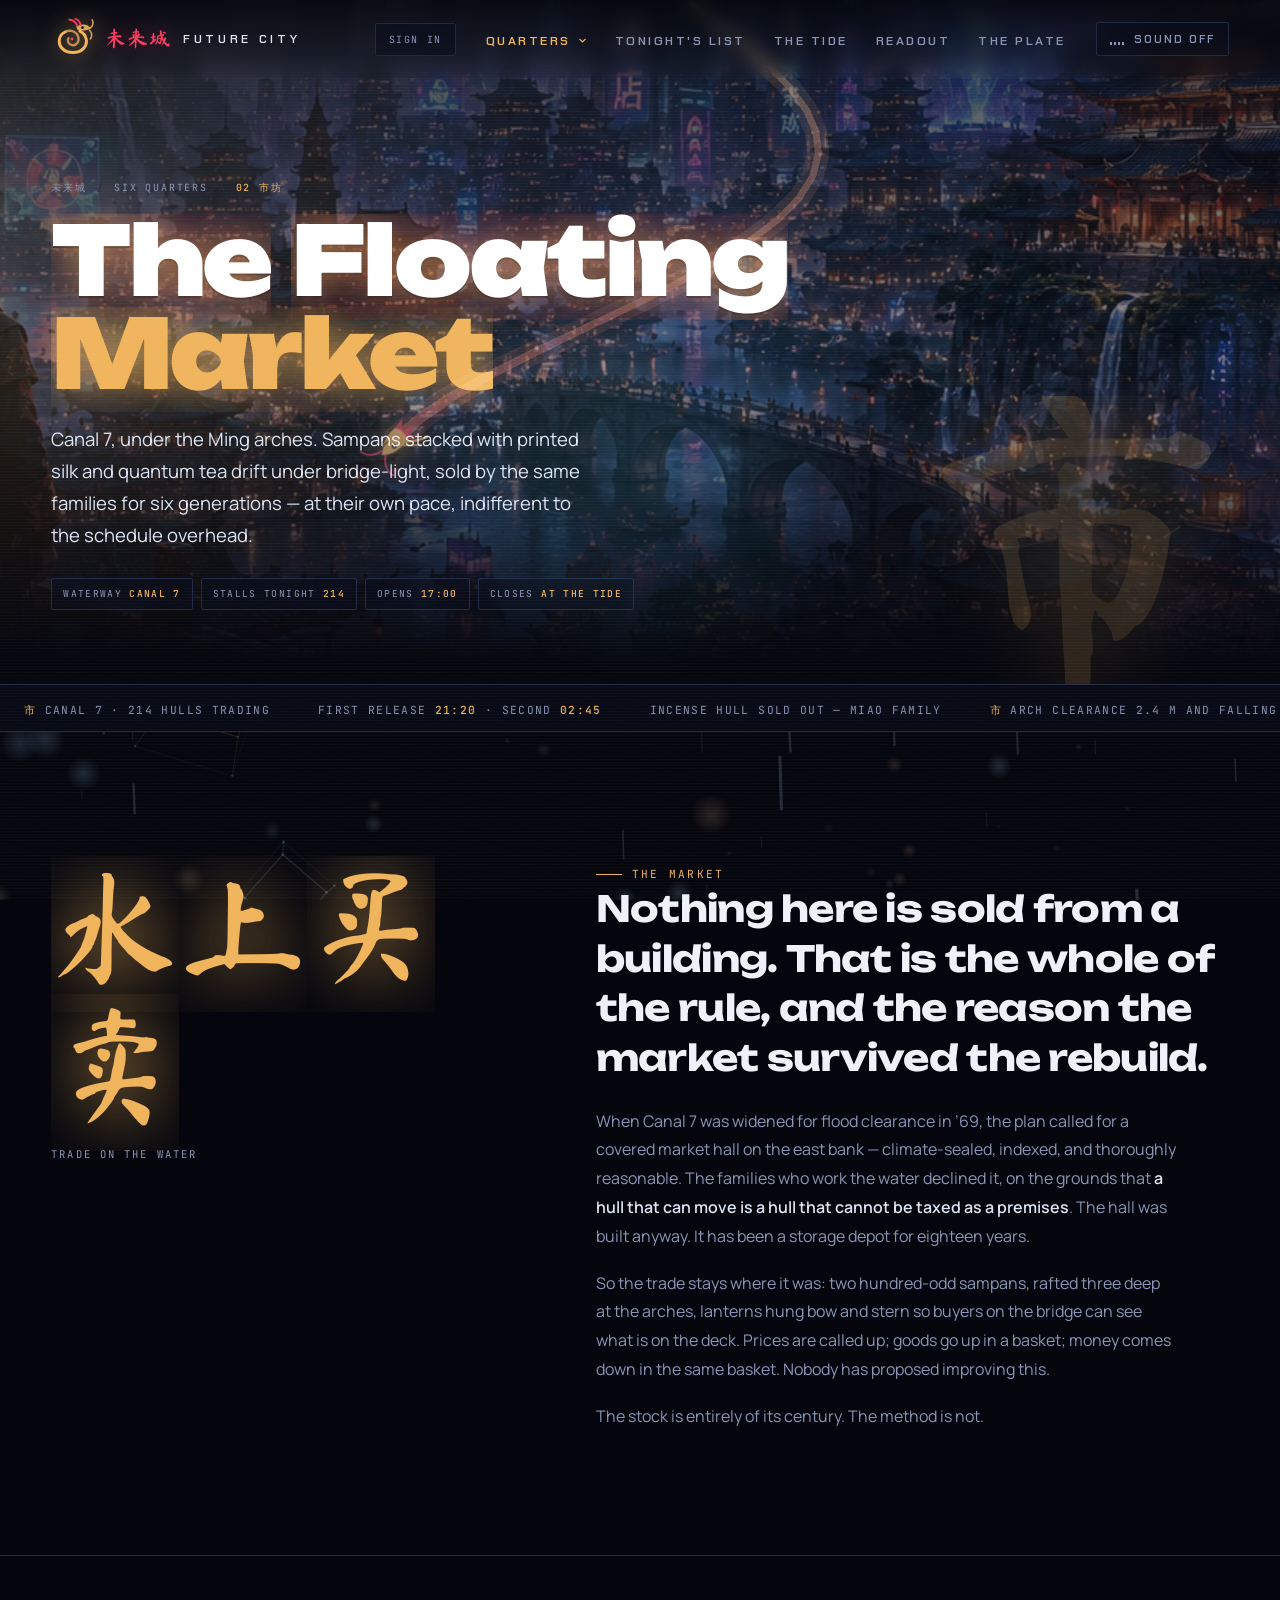
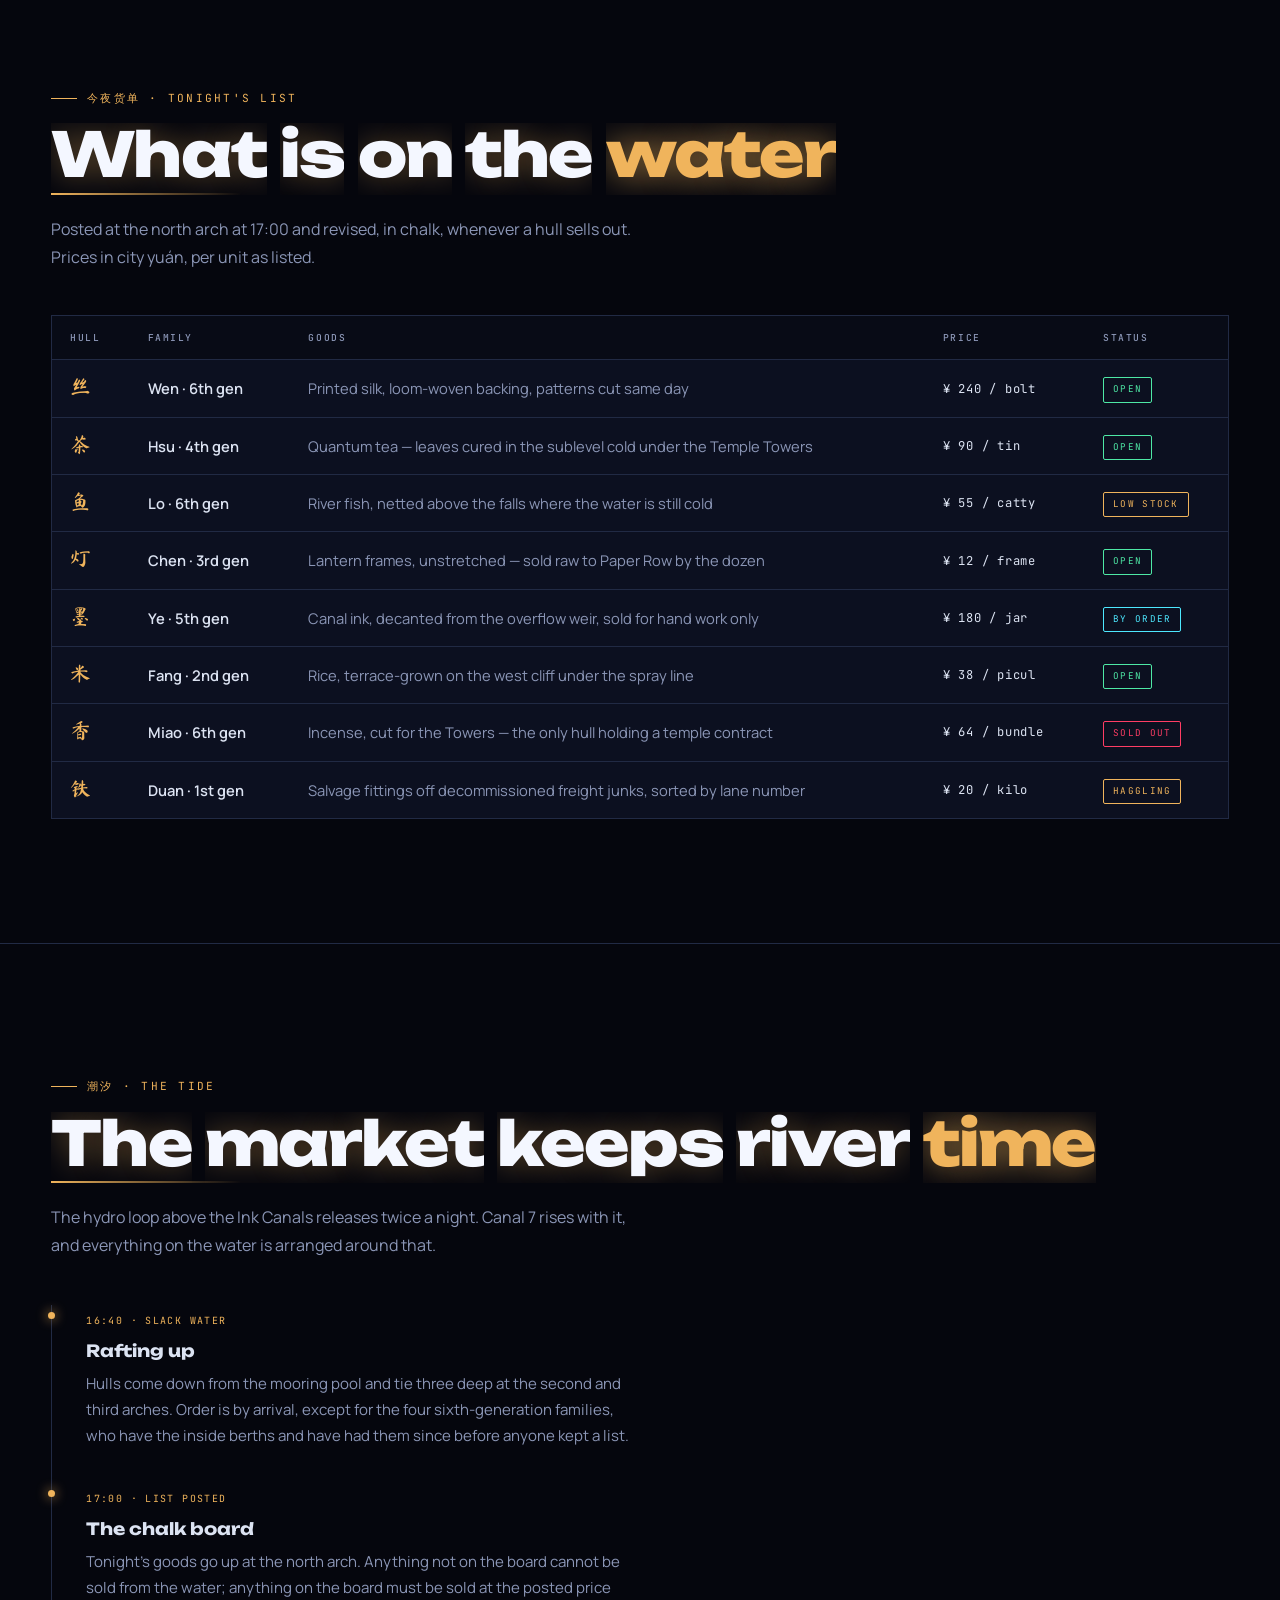
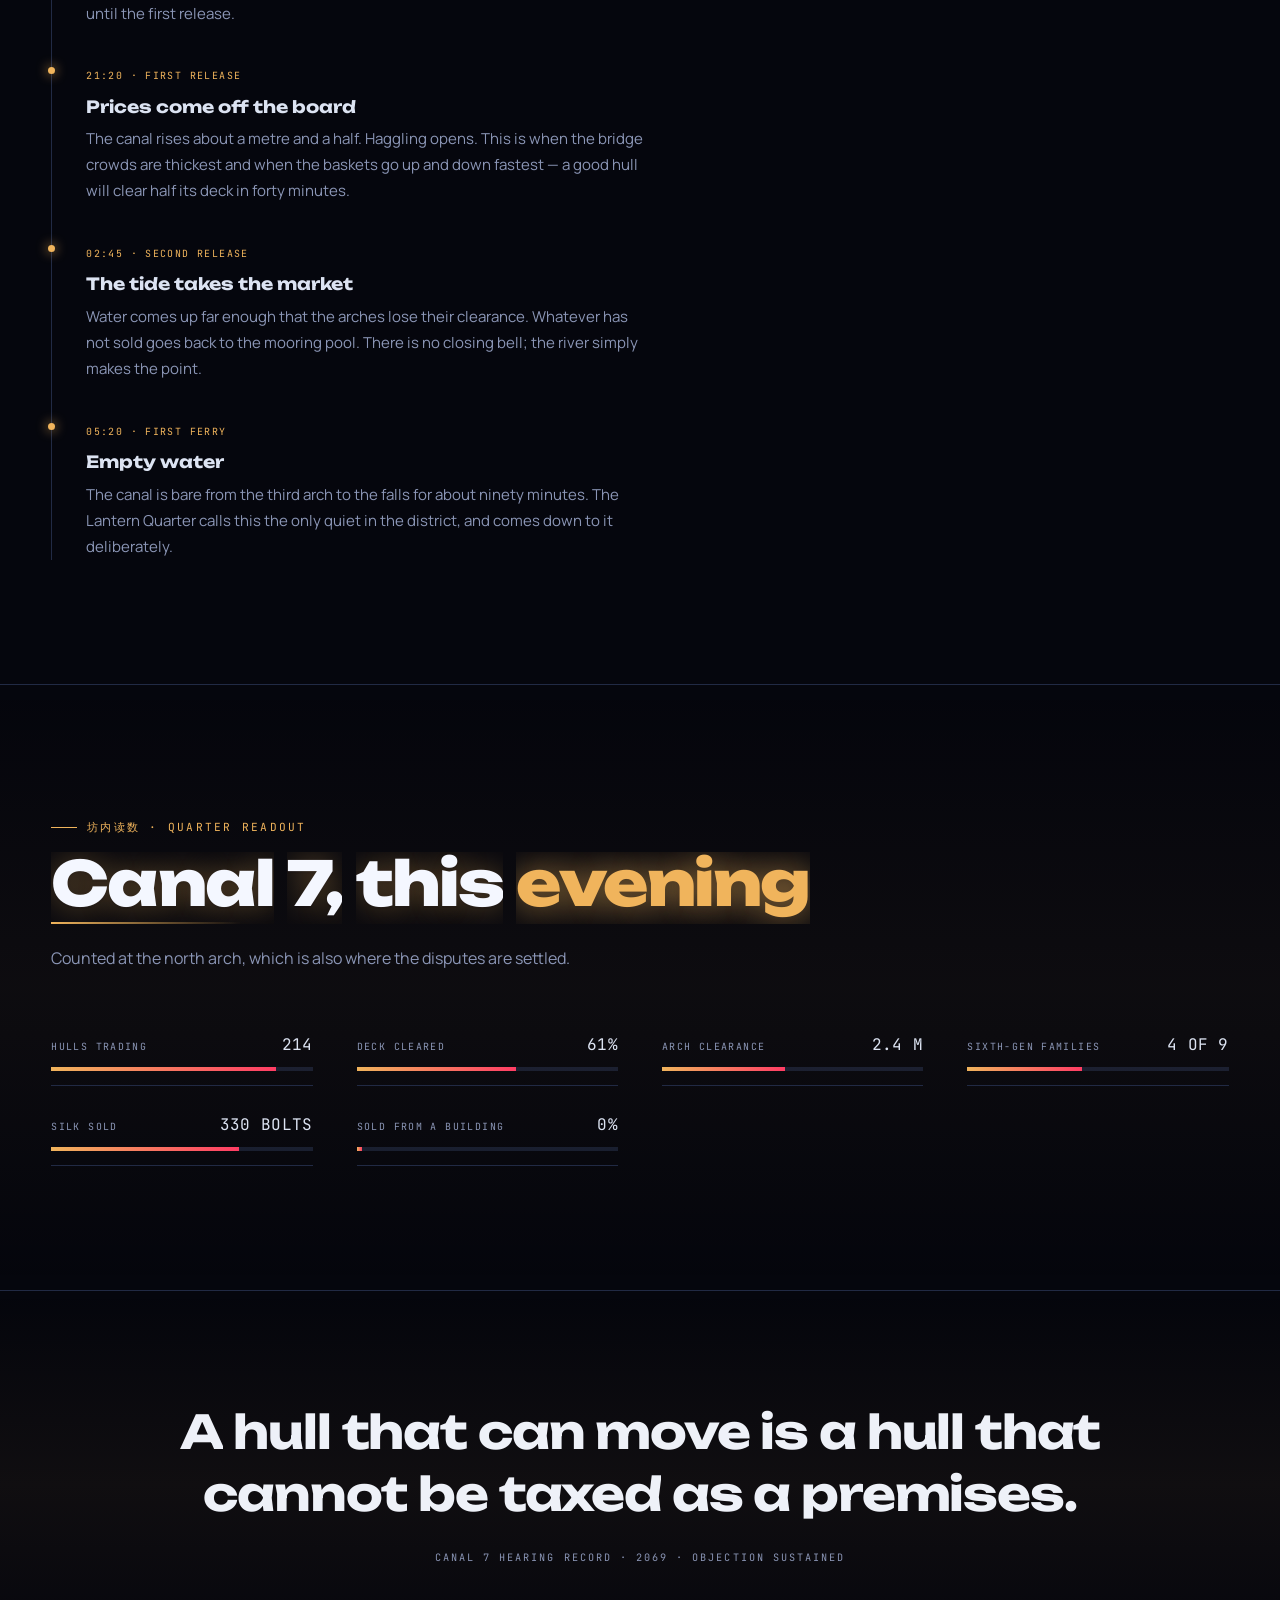
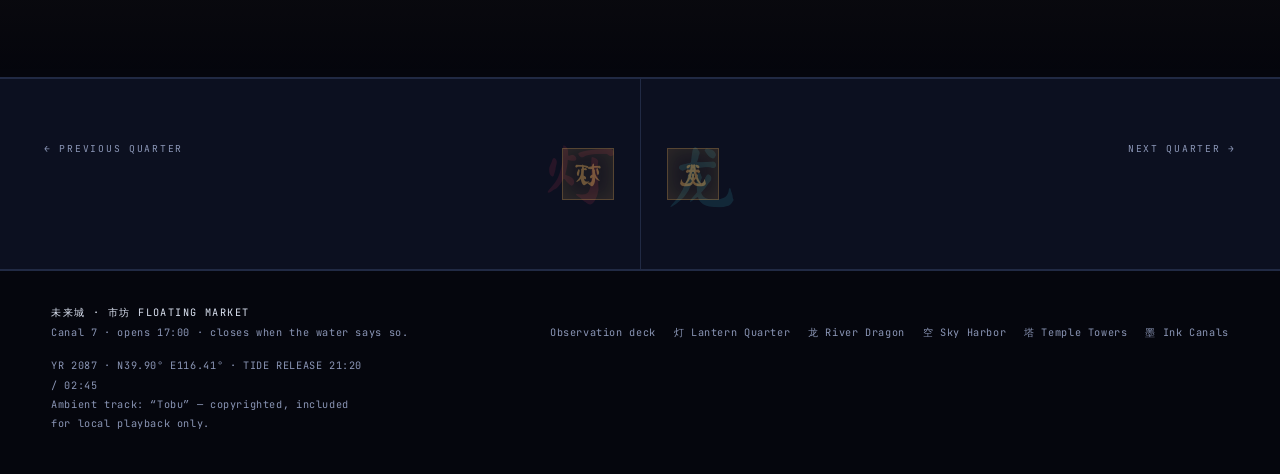
==== commit 90bcf22a: "Set top bar type in Chakra Petch Adds a --font-nav token and points the brand word, nav links, Quart" ====
--- a/floating-market.html
+++ b/floating-market.html
@@ -7,7 +7,7 @@
 <meta name="description" content="市坊 — Canal 7 in 未来城. Sampans stacked with printed silk and quantum tea, sold by the same families for six generations.">
 <link rel="preconnect" href="https://fonts.googleapis.com">
 <link rel="preconnect" href="https://fonts.gstatic.com" crossorigin>
-<link href="https://fonts.googleapis.com/css2?family=Unbounded:wght@400;600;700;800;900&family=Ma+Shan+Zheng&family=Manrope:wght@400;500;600;700&family=JetBrains+Mono:wght@400;500&display=swap" rel="stylesheet">
+<link href="https://fonts.googleapis.com/css2?family=Unbounded:wght@400;600;700;800;900&family=Chakra+Petch:wght@500;600;700&family=Ma+Shan+Zheng&family=Manrope:wght@400;500;600;700&family=JetBrains+Mono:wght@400;500&display=swap" rel="stylesheet">
 <link rel="icon" href="data:image/svg+xml,<svg xmlns='http://www.w3.org/2000/svg' viewBox='0 0 48 48'><rect width='48' height='48' rx='11' fill='%2305060d'/><path d='M33 15C41 19 43 29 37 35 31 41 19 41 13 35 7 29 9 19 16 16' fill='none' stroke='%234de8ff' stroke-width='4' stroke-linecap='round' stroke-linejoin='round'/><path d='M16 16C22 13 29 15 31 21 33 27 29 32 24 31' fill='none' stroke='%234de8ff' stroke-width='3' stroke-linecap='round' opacity='.75'/><path d='M29 10C35 6 43 7 45 12 41 15 34 15 30 13Z' fill='%234de8ff'/><path d='M30 9C28 4 25 2 21 2' fill='none' stroke='%23ff3d64' stroke-width='2.6' stroke-linecap='round'/><path d='M44 12C48 10 49 5 47 2' fill='none' stroke='%23f0b45c' stroke-width='2' stroke-linecap='round'/><circle cx='36' cy='11' r='1.7' fill='%2305060d'/></svg>">
 <link rel="stylesheet" href="assets/site.css">
 <link rel="stylesheet" href="assets/admin.css">
--- a/assets/site.css
+++ b/assets/site.css
@@ -23,6 +23,7 @@
   --font-hanzi:'Ma Shan Zheng',serif;
   --font-body:'Manrope',system-ui,sans-serif;
   --font-mono:'JetBrains Mono',ui-monospace,monospace;
+  --font-nav:'Chakra Petch','Unbounded',system-ui,sans-serif;
 }
 
 *{box-sizing:border-box;}
@@ -106,7 +107,7 @@
 }
 .brand{ display:flex; align-items:center; gap:12px; text-decoration:none; white-space:nowrap; flex:0 0 auto; }
 @media (max-width:420px){ .brand-word{ display:none; } }
-.brand-word{ font-family:var(--font-mono); font-size:.7rem; letter-spacing:.28em; color:var(--mist); }
+.brand-word{ font-family:var(--font-nav); font-weight:600; font-size:.76rem; letter-spacing:.3em; color:var(--mist); }
 .brand-name{ font-family:var(--font-hanzi); font-size:1.35rem; color:var(--crimson); line-height:1; text-shadow:0 0 22px rgba(255,61,100,.45); }
 
 /* --- the logo: a coiled Chinese dragon --- */
@@ -135,7 +136,7 @@
 }
 .nav-right{ display:flex; align-items:center; gap:clamp(14px,2.4vw,30px); }
 .nav-links{ display:flex; align-items:center; gap:clamp(14px,2.4vw,28px); list-style:none; margin:0; padding:0; }
-.nav-links a{ text-decoration:none; font-family:var(--font-mono); font-size:.68rem; letter-spacing:.2em; color:var(--fog); transition:color .25s; white-space:nowrap; }
+.nav-links a{ text-decoration:none; font-family:var(--font-nav); font-weight:600; font-size:.78rem; letter-spacing:.2em; text-transform:uppercase; color:var(--fog); transition:color .25s; white-space:nowrap; }
 .nav-links a:hover, .nav-links a.active{ color:var(--accent); }
 /* below this width only the Quarters menu survives in the top bar */
 @media (max-width:1040px){ .nav-links > li:not(.nav-menu){ display:none; } }
@@ -145,7 +146,7 @@
 .nav-menu{ position:relative; }
 .nav-menu > button{
   cursor:pointer; background:transparent; border:0; padding:0; display:inline-flex; align-items:center; gap:7px;
-  font-family:var(--font-mono); font-size:.68rem; letter-spacing:.2em; color:var(--fog); text-transform:uppercase;
+  font-family:var(--font-nav); font-weight:600; font-size:.78rem; letter-spacing:.2em; color:var(--fog); text-transform:uppercase;
   transition:color .25s;
 }
 .nav-menu > button:hover, .nav-menu.is-open > button, .nav-menu.is-current > button{ color:var(--accent); }
@@ -159,7 +160,7 @@
 .nav-menu.is-open .nav-drop{ opacity:1; visibility:visible; transform:translateX(-50%) translateY(0); }
 .nav-drop a{
   display:flex; align-items:center; gap:10px; padding:9px 10px; text-decoration:none;
-  font-family:var(--font-mono); font-size:.64rem; letter-spacing:.12em; color:var(--fog);
+  font-family:var(--font-nav); font-weight:500; font-size:.74rem; letter-spacing:.14em; color:var(--fog);
   transition:background .2s ease, color .2s ease;
 }
 .nav-drop a:hover, .nav-drop a.active{ background:var(--ink-2); color:var(--mist); }
@@ -169,7 +170,7 @@
 .audio-btn{
   display:inline-flex; align-items:center; gap:10px; cursor:pointer;
   background:var(--panel); border:1px solid var(--line); color:var(--fog);
-  font-family:var(--font-mono); font-size:.62rem; letter-spacing:.18em; text-transform:uppercase;
+  font-family:var(--font-nav); font-weight:600; font-size:.7rem; letter-spacing:.18em; text-transform:uppercase;
   padding:9px 13px; border-radius:2px; transition:color .25s, border-color .25s, background .25s;
 }
 .audio-btn:hover{ color:var(--accent); border-color:var(--accent); }
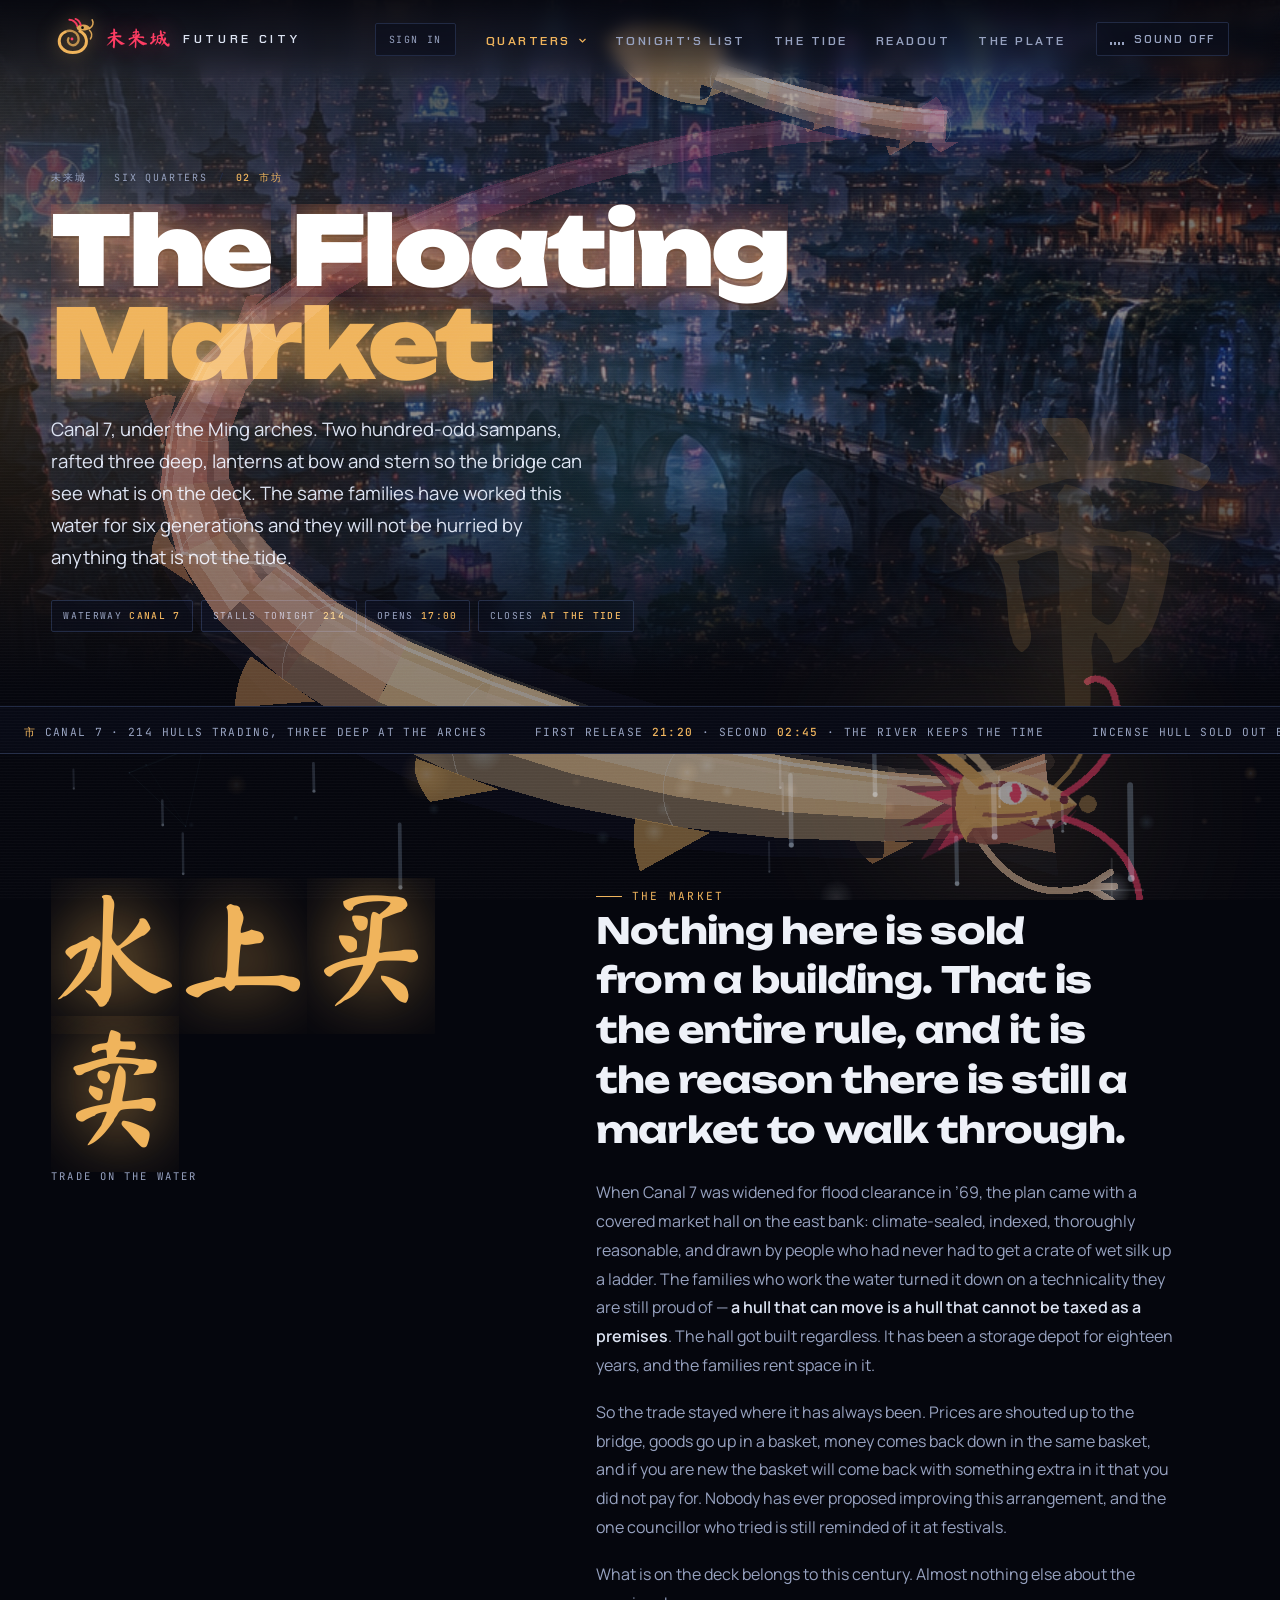
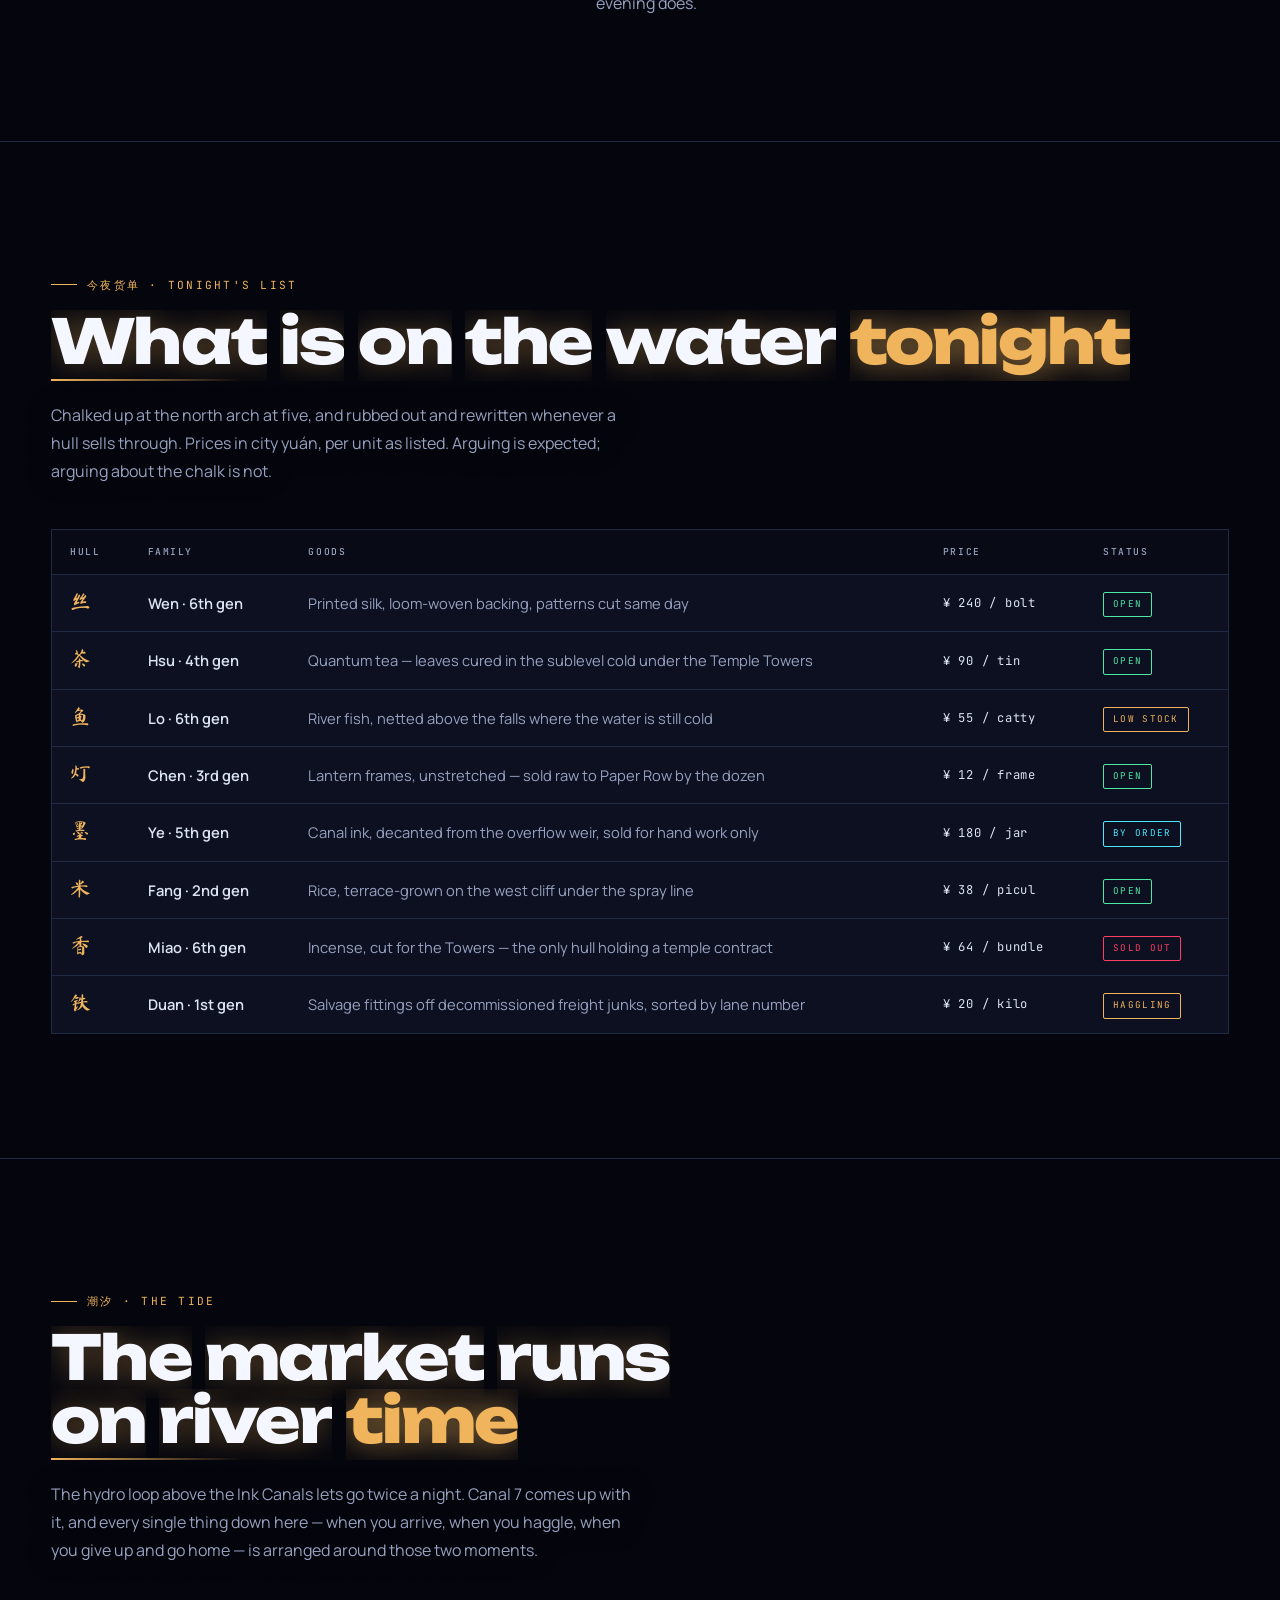
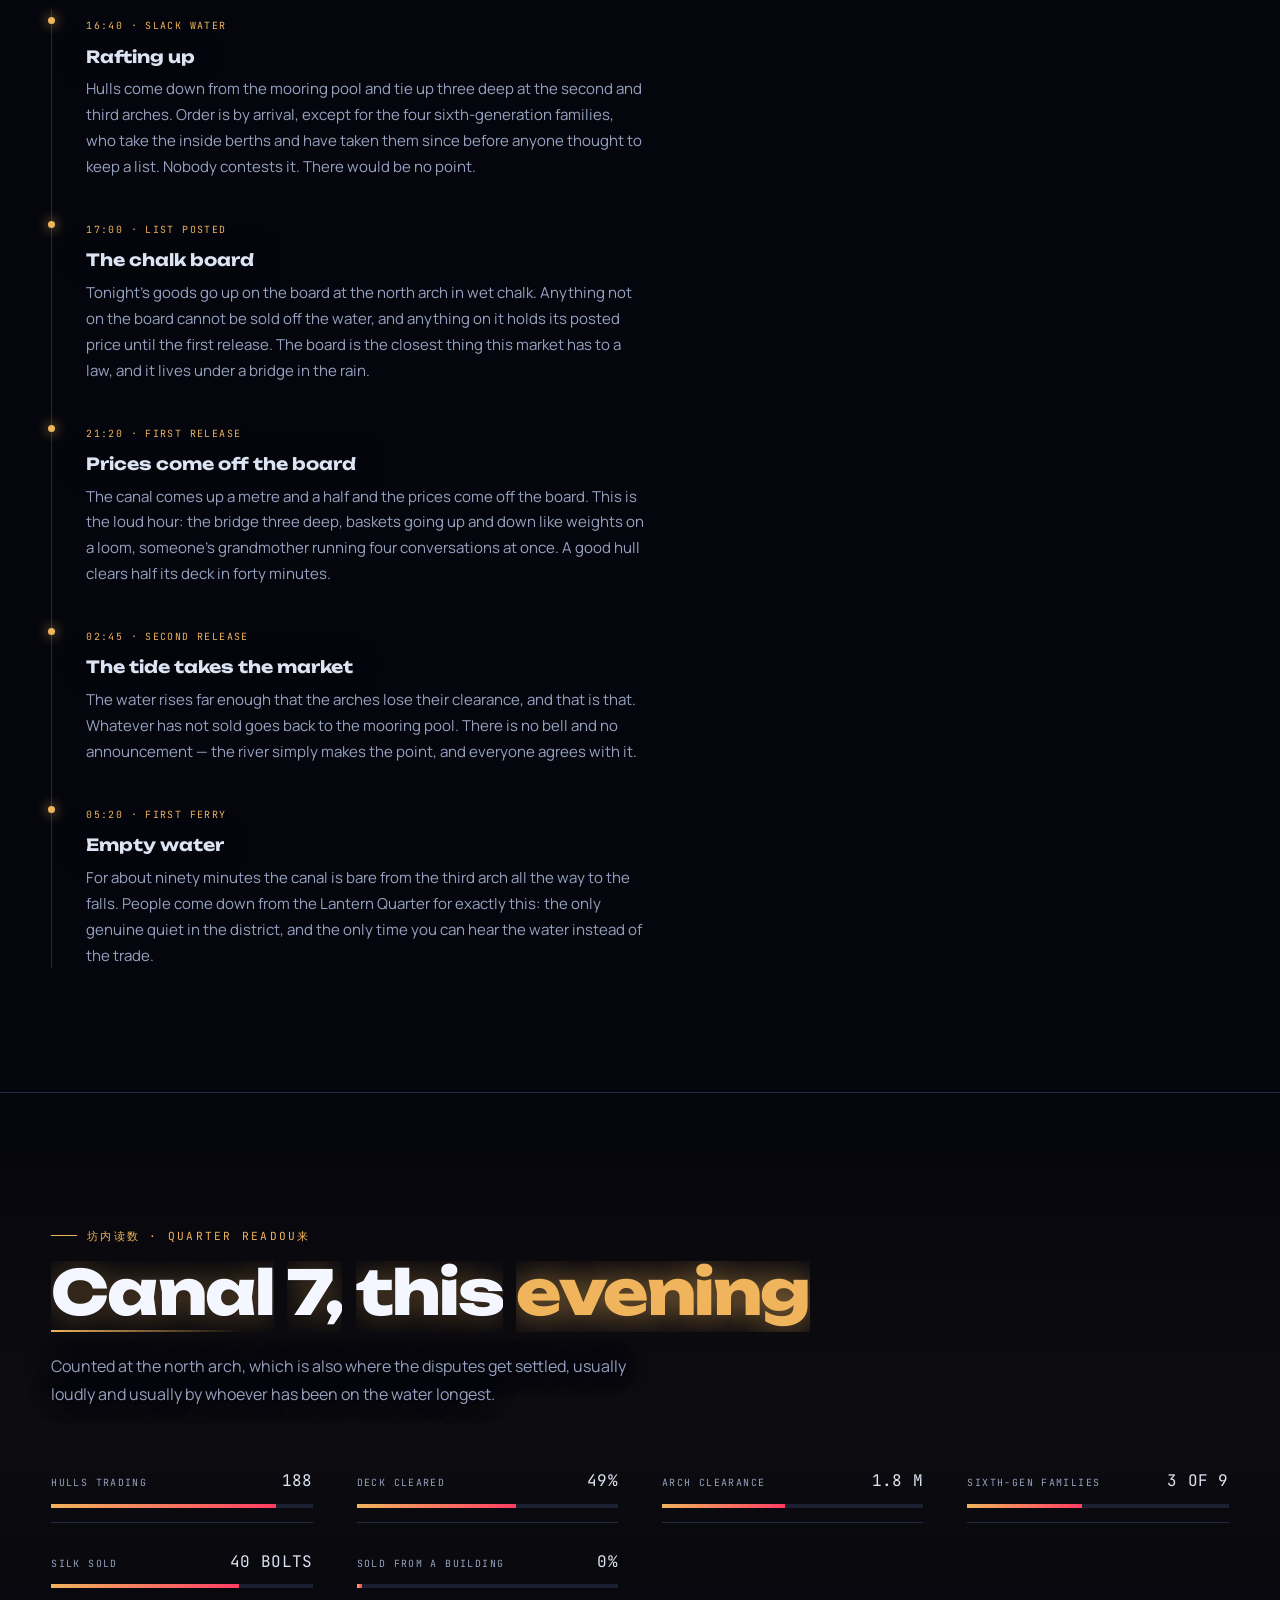
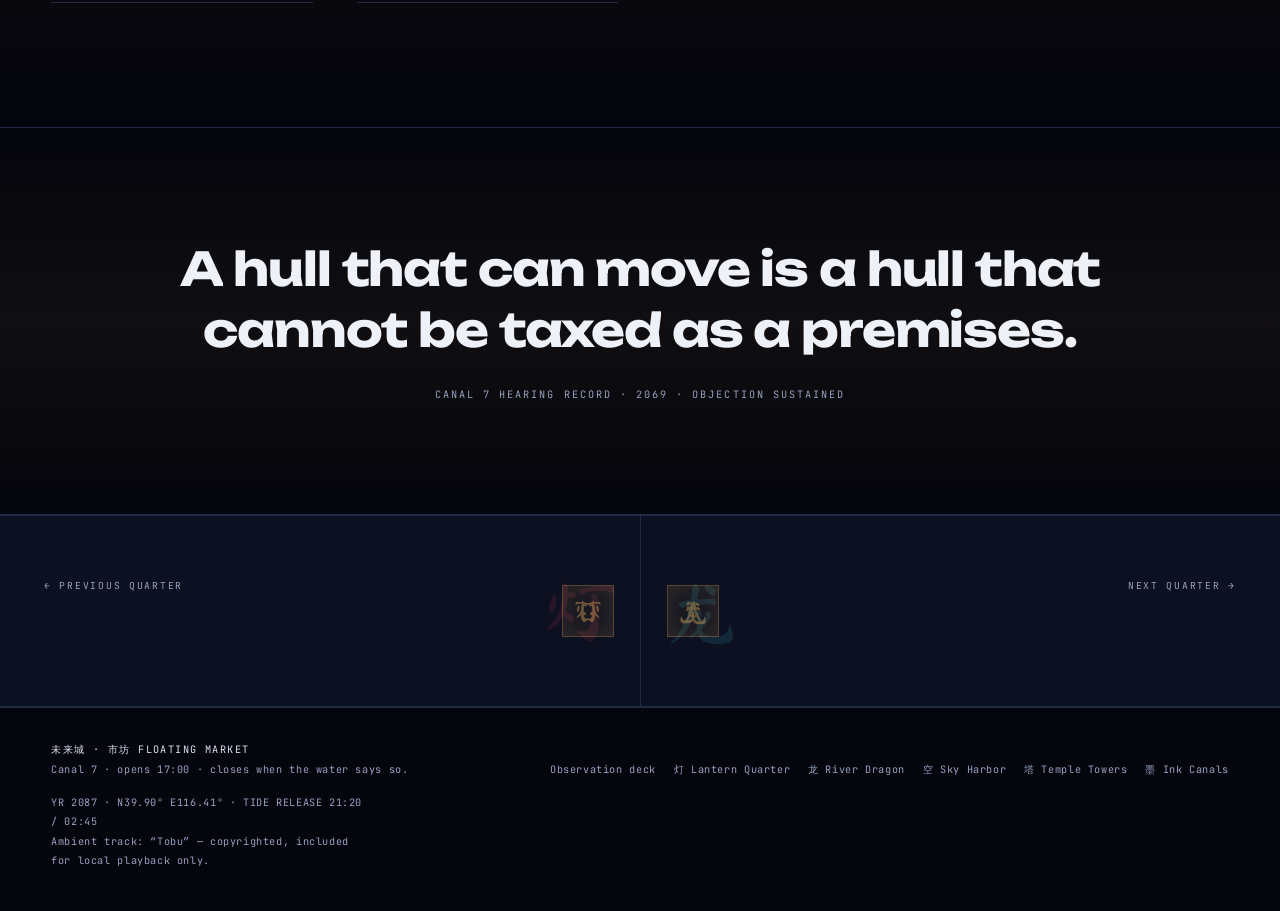
==== commit df96d05d: "Keep the head upright, and rewrite the city in a human voice Head: rotating it to the tangent rolled" ====
--- a/floating-market.html
+++ b/floating-market.html
@@ -71,7 +71,7 @@
   <div class="subhero-inner">
     <p class="crumb"><a href="index.html">未来城</a> <i>/</i> <a href="index.html#districts">Six quarters</a> <i>/</i> <b>02 市坊</b></p>
     <h1 class="page-title">The Floating Market</h1>
-    <p class="page-tagline">Canal 7, under the Ming arches. Sampans stacked with printed silk and quantum tea drift under bridge-light, sold by the same families for six generations — at their own pace, indifferent to the schedule overhead.</p>
+    <p class="page-tagline">Canal 7, under the Ming arches. Two hundred-odd sampans, rafted three deep, lanterns at bow and stern so the bridge can see what is on the deck. The same families have worked this water for six generations and they will not be hurried by anything that is not the tide.</p>
     <div class="page-chips">
       <span class="chip">Waterway <b>Canal 7</b></span>
       <span class="chip">Stalls tonight <b>214</b></span>
@@ -90,10 +90,10 @@
     </div>
     <div data-reveal>
       <span class="eyebrow">The market</span>
-      <p class="statement">Nothing here is sold from a building. That is the whole of the rule, and the reason the market survived the rebuild.</p>
-      <p class="body-copy">When Canal 7 was widened for flood clearance in ’69, the plan called for a covered market hall on the east bank — climate-sealed, indexed, and thoroughly reasonable. The families who work the water declined it, on the grounds that <b>a hull that can move is a hull that cannot be taxed as a premises</b>. The hall was built anyway. It has been a storage depot for eighteen years.</p>
-      <p class="body-copy">So the trade stays where it was: two hundred-odd sampans, rafted three deep at the arches, lanterns hung bow and stern so buyers on the bridge can see what is on the deck. Prices are called up; goods go up in a basket; money comes down in the same basket. Nobody has proposed improving this.</p>
-      <p class="body-copy">The stock is entirely of its century. The method is not.</p>
+      <p class="statement">Nothing here is sold from a building. That is the entire rule, and it is the reason there is still a market to walk through.</p>
+      <p class="body-copy">When Canal 7 was widened for flood clearance in ’69, the plan came with a covered market hall on the east bank: climate-sealed, indexed, thoroughly reasonable, and drawn by people who had never had to get a crate of wet silk up a ladder. The families who work the water turned it down on a technicality they are still proud of — <b>a hull that can move is a hull that cannot be taxed as a premises</b>. The hall got built regardless. It has been a storage depot for eighteen years, and the families rent space in it.</p>
+      <p class="body-copy">So the trade stayed where it has always been. Prices are shouted up to the bridge, goods go up in a basket, money comes back down in the same basket, and if you are new the basket will come back with something extra in it that you did not pay for. Nobody has ever proposed improving this arrangement, and the one councillor who tried is still reminded of it at festivals.</p>
+      <p class="body-copy">What is on the deck belongs to this century. Almost nothing else about the evening does.</p>
     </div>
   </div>
 </section>
@@ -102,8 +102,8 @@
   <div class="wrap">
     <div data-reveal>
       <span class="eyebrow">今夜货单 · tonight's list</span>
-      <h2 class="sec-title">What is on the water</h2>
-      <p class="sec-lede">Posted at the north arch at 17:00 and revised, in chalk, whenever a hull sells out. Prices in city yuán, per unit as listed.</p>
+      <h2 class="sec-title">What is on the water tonight</h2>
+      <p class="sec-lede">Chalked up at the north arch at five, and rubbed out and rewritten whenever a hull sells through. Prices in city yuán, per unit as listed. Arguing is expected; arguing about the chalk is not.</p>
     </div>
     <div class="table-shell" data-reveal>
       <table class="data">
@@ -177,34 +177,34 @@
   <div class="wrap">
     <div data-reveal>
       <span class="eyebrow">潮汐 · the tide</span>
-      <h2 class="sec-title">The market keeps river time</h2>
-      <p class="sec-lede">The hydro loop above the Ink Canals releases twice a night. Canal 7 rises with it, and everything on the water is arranged around that.</p>
+      <h2 class="sec-title">The market runs on river time</h2>
+      <p class="sec-lede">The hydro loop above the Ink Canals lets go twice a night. Canal 7 comes up with it, and every single thing down here — when you arrive, when you haggle, when you give up and go home — is arranged around those two moments.</p>
     </div>
     <div class="log" data-reveal>
       <div class="log-item">
         <span class="log-time">16:40 · Slack water</span>
         <h3 class="log-title">Rafting up</h3>
-        <p class="log-copy">Hulls come down from the mooring pool and tie three deep at the second and third arches. Order is by arrival, except for the four sixth-generation families, who have the inside berths and have had them since before anyone kept a list.</p>
+        <p class="log-copy">Hulls come down from the mooring pool and tie up three deep at the second and third arches. Order is by arrival, except for the four sixth-generation families, who take the inside berths and have taken them since before anyone thought to keep a list. Nobody contests it. There would be no point.</p>
       </div>
       <div class="log-item">
         <span class="log-time">17:00 · List posted</span>
         <h3 class="log-title">The chalk board</h3>
-        <p class="log-copy">Tonight's goods go up at the north arch. Anything not on the board cannot be sold from the water; anything on the board must be sold at the posted price until the first release.</p>
+        <p class="log-copy">Tonight’s goods go up on the board at the north arch in wet chalk. Anything not on the board cannot be sold off the water, and anything on it holds its posted price until the first release. The board is the closest thing this market has to a law, and it lives under a bridge in the rain.</p>
       </div>
       <div class="log-item">
         <span class="log-time">21:20 · First release</span>
         <h3 class="log-title">Prices come off the board</h3>
-        <p class="log-copy">The canal rises about a metre and a half. Haggling opens. This is when the bridge crowds are thickest and when the baskets go up and down fastest — a good hull will clear half its deck in forty minutes.</p>
+        <p class="log-copy">The canal comes up a metre and a half and the prices come off the board. This is the loud hour: the bridge three deep, baskets going up and down like weights on a loom, someone’s grandmother running four conversations at once. A good hull clears half its deck in forty minutes.</p>
       </div>
       <div class="log-item">
         <span class="log-time">02:45 · Second release</span>
         <h3 class="log-title">The tide takes the market</h3>
-        <p class="log-copy">Water comes up far enough that the arches lose their clearance. Whatever has not sold goes back to the mooring pool. There is no closing bell; the river simply makes the point.</p>
+        <p class="log-copy">The water rises far enough that the arches lose their clearance, and that is that. Whatever has not sold goes back to the mooring pool. There is no bell and no announcement — the river simply makes the point, and everyone agrees with it.</p>
       </div>
       <div class="log-item">
         <span class="log-time">05:20 · First ferry</span>
         <h3 class="log-title">Empty water</h3>
-        <p class="log-copy">The canal is bare from the third arch to the falls for about ninety minutes. The Lantern Quarter calls this the only quiet in the district, and comes down to it deliberately.</p>
+        <p class="log-copy">For about ninety minutes the canal is bare from the third arch all the way to the falls. People come down from the Lantern Quarter for exactly this: the only genuine quiet in the district, and the only time you can hear the water instead of the trade.</p>
       </div>
     </div>
   </div>
@@ -215,7 +215,7 @@
     <div data-reveal>
       <span class="eyebrow">坊内读数 · quarter readout</span>
       <h2 class="sec-title">Canal 7, this evening</h2>
-      <p class="sec-lede">Counted at the north arch, which is also where the disputes are settled.</p>
+      <p class="sec-lede">Counted at the north arch, which is also where the disputes get settled, usually loudly and usually by whoever has been on the water longest.</p>
     </div>
     <div class="readout" data-reveal>
       <div class="meter"><div class="meter-top"><span class="label">Hulls trading</span><span class="value">214</span></div><div class="meter-track"><div class="meter-fill" data-target="86"></div></div></div>
@@ -269,12 +269,12 @@
 
 <script>
 window.FC_TICKER = [
-  '<em>市</em> CANAL 7 · 214 HULLS TRADING',
-  'FIRST RELEASE <b>21:20</b> · SECOND <b>02:45</b>',
-  'INCENSE HULL SOLD OUT — MIAO FAMILY',
-  '<em>市</em> ARCH CLEARANCE 2.4 M AND FALLING',
-  'SILK ¥240 / BOLT · TEA ¥90 / TIN',
-  'FIRST FERRY 05:20 FROM THE NORTH ARCH'
+  '<em>市</em> CANAL 7 · 214 HULLS TRADING, THREE DEEP AT THE ARCHES',
+  'FIRST RELEASE <b>21:20</b> · SECOND <b>02:45</b> · THE RIVER KEEPS THE TIME',
+  'INCENSE HULL SOLD OUT BY SEVEN — THE MIAO FAMILY, AGAIN',
+  '<em>市</em> ARCH CLEARANCE 2.4 M AND FALLING · MIND YOUR MAST',
+  'SILK ¥240 / BOLT · TEA ¥90 / TIN · HAGGLING OPENS AT THE FIRST RELEASE',
+  'FIRST FERRY 05:20 FROM THE NORTH ARCH · IT WILL NOT WAIT FOR YOU'
 ];
 </script>
 <script src="assets/auth.js"></script>
--- a/assets/site.css
+++ b/assets/site.css
@@ -10,7 +10,7 @@
   --ink-2:#131a2e;
   --line:#212a44;
   --mist:#dce3f2;
-  --fog:#8b96b6;
+  --fog:#97a2c0;
   --cyan:#4de8ff;
   --violet:#9a6bff;
   --crimson:#ff3d64;
@@ -92,10 +92,28 @@
    blended layer here would stall painting on long pages. */
 #dragon{
   position:fixed; top:0; left:0; width:100%; height:100svh; z-index:1;
-  pointer-events:none; mix-blend-mode:screen; opacity:.66;
-}
-#dgHead{ filter:drop-shadow(0 0 12px color-mix(in srgb, var(--accent) 75%, transparent)); }
-@media (max-width:700px){ #dragon{ opacity:.42; } }
+  pointer-events:none; mix-blend-mode:screen; opacity:.58;
+}
+.dg-head{ filter:drop-shadow(0 0 26px color-mix(in srgb, var(--accent) 70%, transparent)); }
+@media (max-width:700px){ #dragon{ opacity:.38; } }
+
+/* The dragon passes behind the type, and the type has to win. Every heading
+   and every run of copy carries its own patch of night, so nothing moving
+   behind it can eat the contrast. */
+h1, h2, h3,
+.hero-title, .hero-sub, .hero-kicker,
+.sec-title, .sec-lede,
+.read-title, .read-copy,
+.card-title, .card-copy,
+.q-title, .q-lede, .lede{
+  text-shadow:0 1px 2px rgba(5,6,13,.92), 0 0 26px rgba(5,6,13,.7);
+}
+/* gradient-filled glyphs are transparent, so a shadow would show through
+   them and muddy the fill — they get a glow of their own instead */
+h1.hero-title em{
+  text-shadow:none;
+  filter:drop-shadow(0 2px 10px rgba(5,6,13,.8));
+}
 
 /* ---------- nav ---------- */
 nav.topbar{
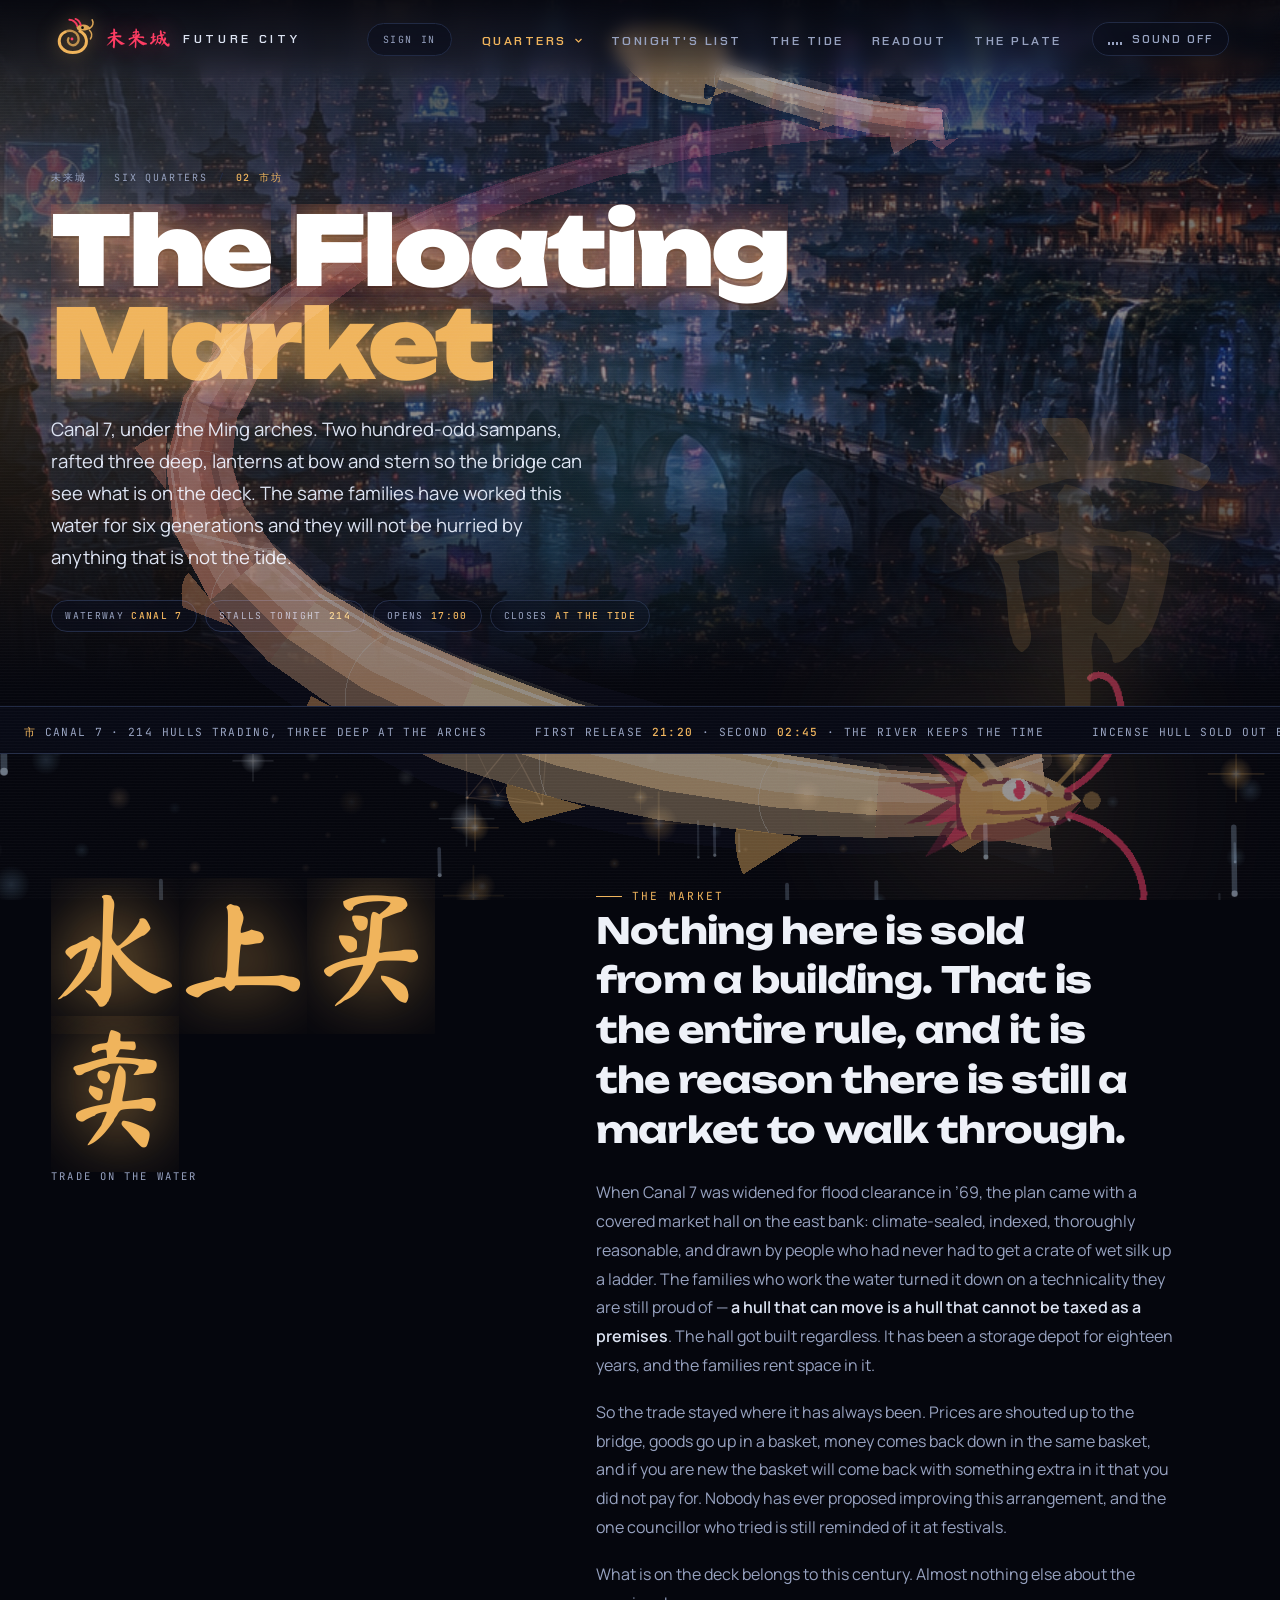
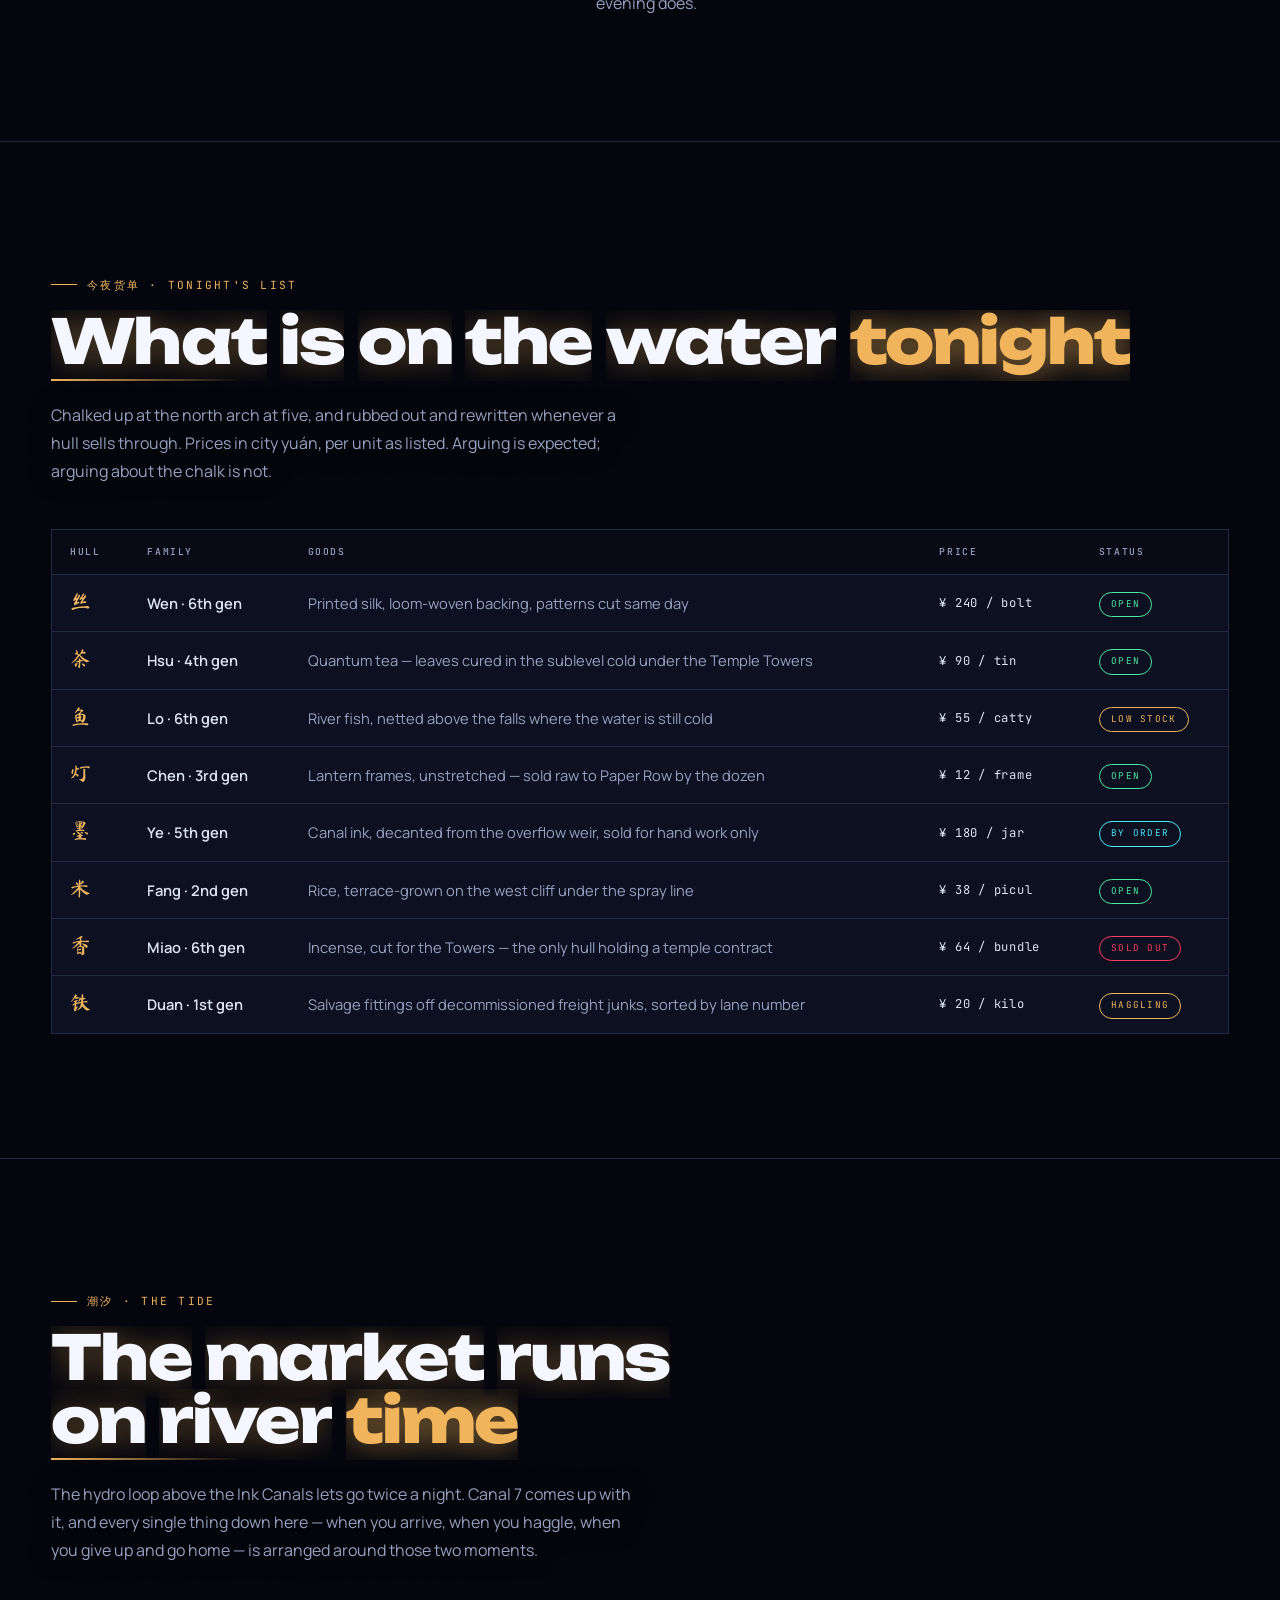
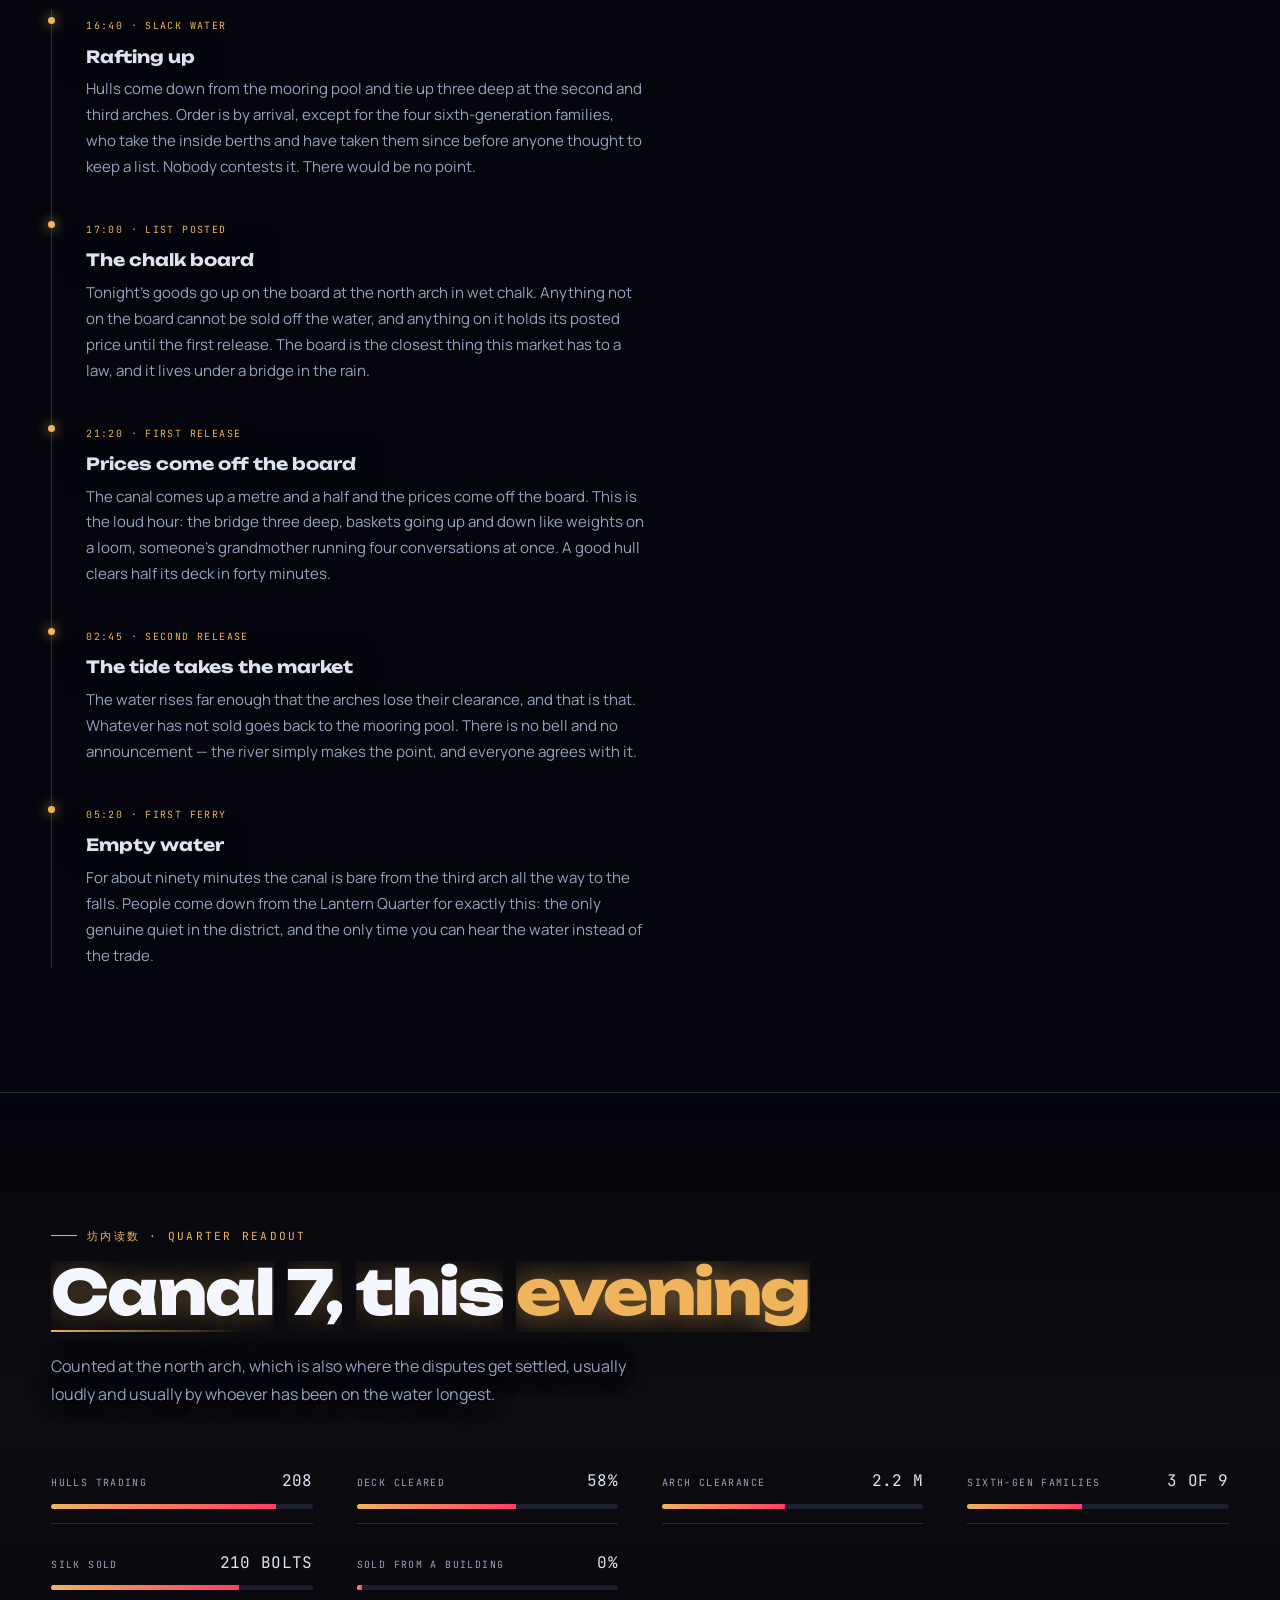
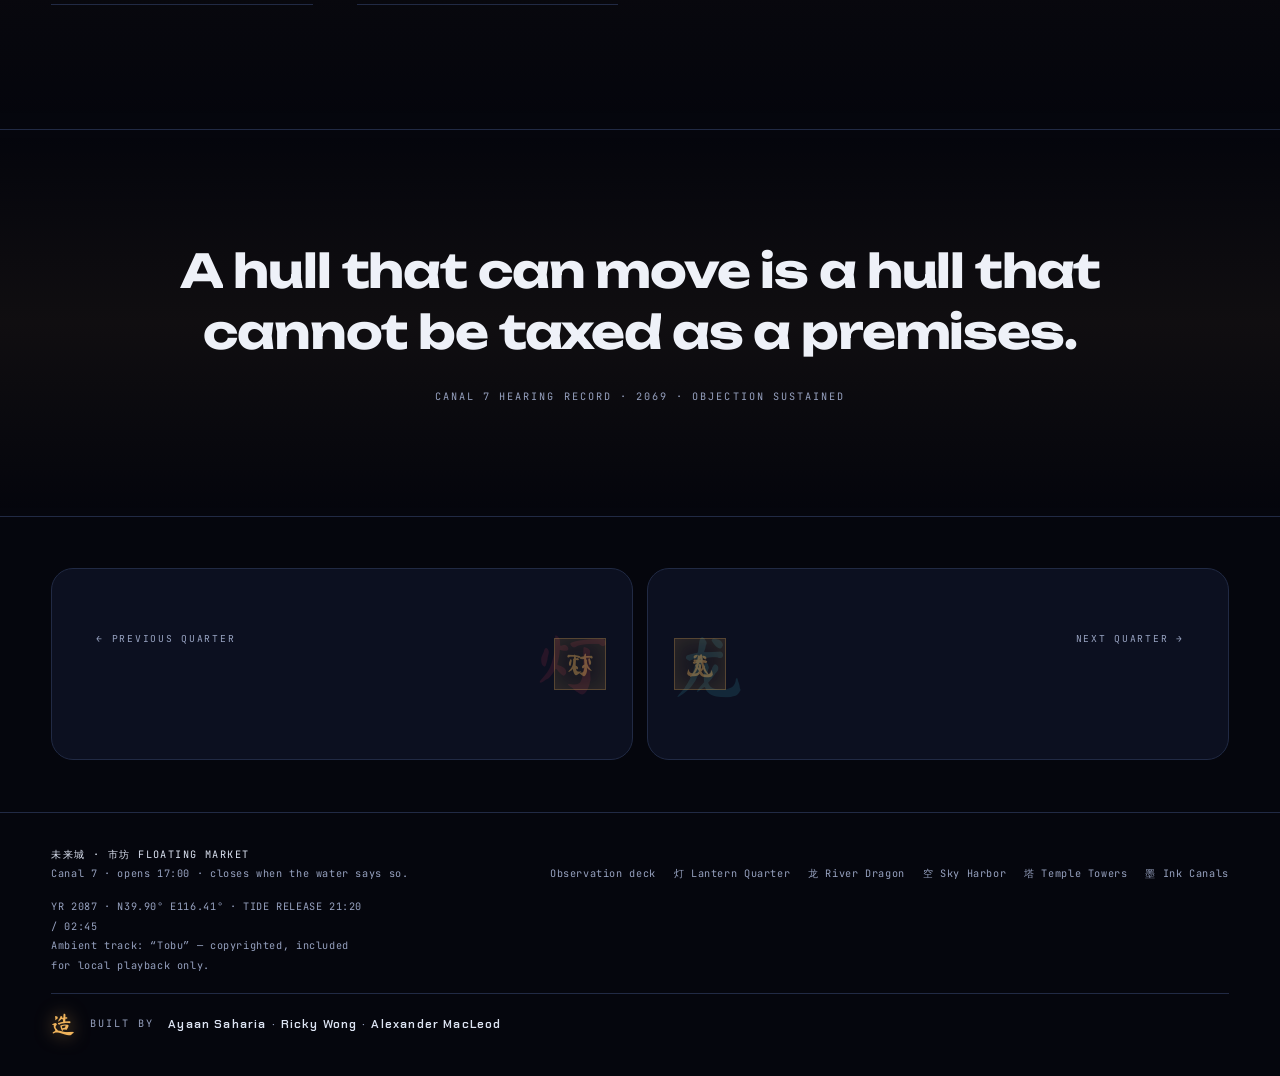
==== commit 0b27a0ce: "Credit the people who built it A credit line in the footer of all seven pages — 造, BUILT BY, and the" ====
--- a/floating-market.html
+++ b/floating-market.html
@@ -4,6 +4,7 @@
 <meta charset="utf-8">
 <meta name="viewport" content="width=device-width, initial-scale=1">
 <title>The Floating Market · 未来城</title>
+<meta name="author" content="Ayaan Saharia, Ricky Wong, Alexander MacLeod">
 <meta name="description" content="市坊 — Canal 7 in 未来城. Sampans stacked with printed silk and quantum tea, sold by the same families for six generations.">
 <link rel="preconnect" href="https://fonts.googleapis.com">
 <link rel="preconnect" href="https://fonts.gstatic.com" crossorigin>
@@ -261,6 +262,15 @@
     <a href="temple-towers.html">塔 Temple Towers</a>
     <a href="ink-canals.html">墨 Ink Canals</a>
   </nav>
+  <div class="credits">
+    <span class="credits-mark" aria-hidden="true">造</span>
+    <span class="credits-lede">Built by</span>
+    <ul class="credits-names">
+      <li>Ayaan Saharia</li>
+      <li>Ricky Wong</li>
+      <li>Alexander MacLeod</li>
+    </ul>
+  </div>
   <div class="fine">
     YR 2087 · N39.90° E116.41° · TIDE RELEASE 21:20 / 02:45<br>
     Ambient track: “Tobu” — copyrighted, included for local playback only.
--- a/assets/site.css
+++ b/assets/site.css
@@ -24,6 +24,12 @@
   --font-body:'Manrope',system-ui,sans-serif;
   --font-mono:'JetBrains Mono',ui-monospace,monospace;
   --font-nav:'Chakra Petch','Unbounded',system-ui,sans-serif;
+  /* one radius scale for everything you can click */
+  --r-xs:8px;
+  --r-sm:12px;
+  --r-md:16px;
+  --r-lg:22px;
+  --r-pill:999px;
 }
 
 *{box-sizing:border-box;}
@@ -77,7 +83,7 @@
 .loader.is-hidden{ opacity:0; visibility:hidden; pointer-events:none; }
 .loader .lglyph{ font-family:var(--font-hanzi); font-size:3.4rem; color:var(--accent); line-height:1; text-shadow:0 0 40px currentColor; }
 .loader .lmark{ font-family:var(--font-mono); font-size:.66rem; letter-spacing:.34em; color:var(--fog); text-transform:uppercase; }
-.loader .lbar{ width:220px; height:2px; background:rgba(130,160,255,.15); position:relative; overflow:hidden; }
+.loader .lbar{ width:220px; height:3px; border-radius:var(--r-pill); background:rgba(130,160,255,.15); position:relative; overflow:hidden; }
 .loader .lfill{ position:absolute; inset:0 auto 0 0; width:0%; background:linear-gradient(90deg,var(--accent),var(--accent-2)); transition:width .45s ease; }
 
 /* ---------- the dragon that swirls down the page ---------- */
@@ -158,10 +164,10 @@
 .nav-links a:hover, .nav-links a.active{ color:var(--accent); }
 /* below this width only the Quarters menu survives in the top bar */
 @media (max-width:1040px){ .nav-links > li:not(.nav-menu){ display:none; } }
-@media (max-width:420px){ .nav-drop{ left:0; transform:translateY(-6px); min-width:210px; } .nav-menu.is-open .nav-drop{ transform:translateY(0); } }
+@media (max-width:420px){ .nav-drop{ left:0; transform:translateY(-10px) rotateX(-16deg); min-width:210px; } .nav-menu.is-open .nav-drop{ transform:translateY(0) rotateX(0deg); } }
 
 /* districts dropdown in the topbar */
-.nav-menu{ position:relative; }
+.nav-menu{ position:relative; perspective:900px; }
 .nav-menu > button{
   cursor:pointer; background:transparent; border:0; padding:0; display:inline-flex; align-items:center; gap:7px;
   font-family:var(--font-nav); font-weight:600; font-size:.78rem; letter-spacing:.2em; color:var(--fog); text-transform:uppercase;
@@ -171,13 +177,16 @@
 .nav-menu > button svg{ width:9px; height:9px; transition:transform .25s ease; }
 .nav-menu.is-open > button svg{ transform:rotate(180deg); }
 .nav-drop{
-  position:absolute; top:calc(100% + 14px); left:50%; transform:translateX(-50%) translateY(-6px);
+  position:absolute; top:calc(100% + 14px); left:50%;
+  transform:translateX(-50%) translateY(-10px) rotateX(-16deg);
   min-width:230px; background:rgba(8,11,22,.96); border:1px solid var(--line); backdrop-filter:blur(10px);
-  padding:8px; margin:0; list-style:none; opacity:0; visibility:hidden; transition:opacity .22s ease, transform .22s ease, visibility .22s;
-}
-.nav-menu.is-open .nav-drop{ opacity:1; visibility:visible; transform:translateX(-50%) translateY(0); }
+  border-radius:var(--r-md); padding:8px; margin:0; list-style:none; opacity:0; visibility:hidden;
+  transform-origin:top center; box-shadow:0 30px 60px -30px rgba(0,0,0,.9);
+  transition:opacity .26s ease, transform .34s cubic-bezier(.2,.8,.2,1), visibility .34s;
+}
+.nav-menu.is-open .nav-drop{ opacity:1; visibility:visible; transform:translateX(-50%) translateY(0) rotateX(0deg); }
 .nav-drop a{
-  display:flex; align-items:center; gap:10px; padding:9px 10px; text-decoration:none;
+  display:flex; align-items:center; gap:10px; padding:9px 10px; border-radius:var(--r-xs); text-decoration:none;
   font-family:var(--font-nav); font-weight:500; font-size:.74rem; letter-spacing:.14em; color:var(--fog);
   transition:background .2s ease, color .2s ease;
 }
@@ -189,9 +198,10 @@
   display:inline-flex; align-items:center; gap:10px; cursor:pointer;
   background:var(--panel); border:1px solid var(--line); color:var(--fog);
   font-family:var(--font-nav); font-weight:600; font-size:.7rem; letter-spacing:.18em; text-transform:uppercase;
-  padding:9px 13px; border-radius:2px; transition:color .25s, border-color .25s, background .25s;
-}
-.audio-btn:hover{ color:var(--accent); border-color:var(--accent); }
+  padding:9px 15px; border-radius:var(--r-pill); transition:color .25s, border-color .25s, background .25s, transform .25s cubic-bezier(.2,.8,.2,1), box-shadow .25s ease;
+}
+.audio-btn:hover{ color:var(--accent); border-color:var(--accent); transform:translateY(-2px); box-shadow:0 10px 22px -14px color-mix(in srgb, var(--accent) 80%, transparent); }
+.audio-btn:active{ transform:translateY(0) scale(.97); }
 .audio-btn .eq{ display:flex; align-items:flex-end; gap:2px; height:12px; }
 .audio-btn .eq i{ display:block; width:2px; height:3px; background:currentColor; }
 .audio-btn.is-playing{ color:var(--accent); border-color:color-mix(in srgb, var(--accent) 55%, transparent); }
@@ -241,7 +251,7 @@
 
 .hud-panel{
   position:absolute; z-index:4; background:var(--panel); border:1px solid var(--line);
-  backdrop-filter:blur(7px); padding:.6rem .8rem;
+  border-radius:var(--r-sm); backdrop-filter:blur(7px); padding:.7rem .95rem;
   font-family:var(--font-mono); font-size:.62rem; letter-spacing:.1em; color:var(--fog); text-transform:uppercase;
 }
 .hud-panel b{ display:block; color:var(--mist); font-size:.82rem; letter-spacing:.06em; margin-bottom:2px; font-weight:500; }
@@ -307,7 +317,7 @@
 .chip{
   font-family:var(--font-mono); font-size:.6rem; letter-spacing:.14em; text-transform:uppercase;
   color:var(--fog); border:1px solid var(--line); background:var(--panel); backdrop-filter:blur(6px);
-  padding:7px 11px; border-radius:2px;
+  padding:7px 13px; border-radius:var(--r-pill);
 }
 .chip b{ color:var(--accent); font-weight:500; }
 
@@ -357,22 +367,51 @@
 .sec{ padding:clamp(70px,10vw,124px) 0; }
 .sec.bordered{ border-top:1px solid var(--line); }
 
-[data-reveal]{ opacity:0; transform:translateY(26px); transition:opacity .8s ease, transform .8s ease; }
+[data-reveal]{
+  opacity:0; transform:perspective(1200px) rotateX(10deg) translateY(30px) scale(.985);
+  transform-origin:50% 100%;
+  transition:opacity .85s ease, transform .95s cubic-bezier(.2,.8,.2,1);
+}
 [data-reveal].in-view{ opacity:1; transform:none; }
-@media (prefers-reduced-motion: reduce){ [data-reveal]{ opacity:1; transform:none; transition:none; } }
+@media (prefers-reduced-motion: reduce){
+  [data-reveal]{ opacity:1; transform:none; transition:none; }
+  .card, .pn, .strip-cell{ animation:none !important; transform:none !important; translate:none !important; }
+  .card:hover, .pn:hover, .strip-cell:hover{ transform:none !important; }
+}
 
 /* ---------- district cards (home) ---------- */
 .districts{ padding:clamp(80px,11vw,140px) 0 clamp(40px,6vw,70px); }
 .grid{
-  margin-top:52px; display:grid; grid-template-columns:repeat(3,1fr); gap:1px;
-  background:var(--line); border:1px solid var(--line);
+  margin-top:52px; display:grid; grid-template-columns:repeat(3,1fr); gap:14px;
+  perspective:1400px; perspective-origin:50% 40%;
 }
 @media (max-width:940px){ .grid{ grid-template-columns:repeat(2,1fr); } }
 @media (max-width:620px){ .grid{ grid-template-columns:1fr; } }
 .card{
   position:relative; background:var(--ink); padding:38px 28px 30px; min-height:318px;
+  border:1px solid var(--line); border-radius:var(--r-lg);
   overflow:hidden; text-decoration:none; color:inherit; display:flex; flex-direction:column; justify-content:flex-end;
-  transition:background .4s ease;
+  transform:rotateX(var(--rx,0deg)) rotateY(var(--ry,0deg)) translateZ(0);
+  transition:background .4s ease, border-color .4s ease,
+             transform .5s cubic-bezier(.2,.8,.2,1), box-shadow .5s ease;
+  will-change:transform, translate;
+}
+
+/* the six of them drift, each on its own clock, so the grid breathes
+   instead of pulsing in time */
+@keyframes cardDrift{
+  0%,100%{ translate:0 0; }
+  50%{ translate:0 -12px; }
+}
+@media (prefers-reduced-motion: no-preference){
+  .card{ animation:cardDrift 7.5s ease-in-out infinite; }
+  .card:nth-child(2){ animation-duration:8.6s; animation-delay:-1.4s; }
+  .card:nth-child(3){ animation-duration:6.8s; animation-delay:-3.1s; }
+  .card:nth-child(4){ animation-duration:9.2s; animation-delay:-2.2s; }
+  .card:nth-child(5){ animation-duration:7.1s; animation-delay:-4.6s; }
+  .card:nth-child(6){ animation-duration:8.1s; animation-delay:-0.7s; }
+  /* it steadies under the cursor, the way a held thing does */
+  .card:hover, .card:focus-visible{ animation-play-state:paused; }
 }
 .card::before{ content:""; position:absolute; top:0; left:0; right:0; height:2px; background:var(--accent); box-shadow:0 0 12px var(--accent); opacity:.7; }
 .card::after{
@@ -380,7 +419,13 @@
   background:radial-gradient(260px circle at var(--mx,50%) var(--my,50%), rgba(255,255,255,.09), transparent 62%);
 }
 .card:hover::after, .card:focus-visible::after{ opacity:1; }
-.card:hover, .card:focus-visible{ background:var(--ink-2); }
+.card:hover, .card:focus-visible{
+  background:var(--ink-2);
+  border-color:color-mix(in srgb, var(--accent) 45%, var(--line));
+  transform:rotateX(var(--rx,0deg)) rotateY(var(--ry,0deg)) translateZ(38px);
+  box-shadow:0 30px 60px -28px color-mix(in srgb, var(--accent) 75%, transparent),
+             0 2px 0 0 color-mix(in srgb, var(--accent) 25%, transparent) inset;
+}
 .card-glyph{
   position:absolute; top:-.16em; right:8px; font-family:var(--font-hanzi); font-size:8.6rem; line-height:1;
   color:var(--mist); opacity:.06; transition:opacity .5s ease, transform .5s ease; pointer-events:none;
@@ -412,9 +457,9 @@
 
 /* ---------- annotated plate ---------- */
 .atlas{ padding:clamp(60px,8vw,100px) 0 clamp(70px,10vw,120px); }
-.plate-shell{ margin-top:48px; display:grid; grid-template-columns:1.55fr .95fr; gap:1px; background:var(--line); border:1px solid var(--line); }
+.plate-shell{ margin-top:48px; display:grid; grid-template-columns:1.55fr .95fr; gap:14px; perspective:1600px; }
 @media (max-width:1000px){ .plate-shell{ grid-template-columns:1fr; } }
-.plate{ position:relative; background:#04050b; overflow:hidden; min-height:260px; display:flex; align-items:center; }
+.plate{ position:relative; background:#04050b; border:1px solid var(--line); border-radius:var(--r-lg); overflow:hidden; min-height:260px; display:flex; align-items:center; }
 .plate-inner{ position:relative; width:100%; }
 .plate img{ width:100%; height:auto; display:block; filter:saturate(1.05); }
 .plate-grid{
@@ -429,7 +474,11 @@
   font-family:var(--font-mono); font-size:.6rem; letter-spacing:0; line-height:1;
   color:var(--pin,var(--cyan)); box-shadow:0 0 12px rgba(5,6,13,.9), inset 0 0 8px rgba(255,255,255,.05);
   display:flex; align-items:center; justify-content:center;
-  transition:transform .25s cubic-bezier(.2,.8,.2,1), background .25s ease, color .25s ease;
+  transition:transform .3s cubic-bezier(.2,.8,.2,1), background .25s ease, color .25s ease, box-shadow .3s ease;
+}
+.pin:hover{
+  transform:translate(-50%,-50%) scale(1.22);
+  box-shadow:0 0 26px color-mix(in srgb, var(--pin,var(--cyan)) 70%, transparent), inset 0 0 10px rgba(255,255,255,.08);
 }
 .pin::before{
   content:""; position:absolute; inset:-1px; border-radius:50%;
@@ -445,7 +494,7 @@
   transform:translate(-50%,-50%) scale(1.16);
   box-shadow:0 0 0 4px rgba(5,6,13,.45), 0 0 22px var(--pin,var(--cyan));
 }
-.plate-read{ background:var(--ink); padding:clamp(26px,3.4vw,40px); display:flex; flex-direction:column; }
+.plate-read{ background:var(--ink); border:1px solid var(--line); border-radius:var(--r-lg); padding:clamp(26px,3.4vw,40px); display:flex; flex-direction:column; }
 .read-index{ font-family:var(--font-mono); font-size:.62rem; letter-spacing:.18em; color:var(--fog); text-transform:uppercase; }
 .read-glyph{ font-family:var(--font-hanzi); font-size:3.6rem; line-height:1.15; color:var(--pin,var(--cyan)); margin:12px 0 2px; transition:color .4s ease; }
 .read-title{ font-family:var(--font-display); font-weight:700; font-size:1.45rem; margin:0 0 14px; letter-spacing:-.01em; }
@@ -459,9 +508,10 @@
 .plate-nav button{
   cursor:pointer; background:transparent; border:1px solid var(--line); color:var(--fog);
   font-family:var(--font-mono); font-size:.58rem; letter-spacing:.14em; text-transform:uppercase;
-  padding:7px 10px; border-radius:2px; transition:color .25s, border-color .25s, background .25s;
-}
-.plate-nav button:hover{ color:var(--mist); border-color:var(--fog); }
+  padding:7px 12px; border-radius:var(--r-pill); transition:color .25s, border-color .25s, background .25s, transform .25s cubic-bezier(.2,.8,.2,1);
+}
+.plate-nav button:hover{ color:var(--mist); border-color:var(--fog); transform:translateY(-2px); }
+.plate-nav button:active{ transform:translateY(0) scale(.96); }
 
 /* ---------- readout meters ---------- */
 .readout{ margin-top:46px; display:grid; grid-template-columns:repeat(auto-fit,minmax(230px,1fr)); gap:12px 44px; }
@@ -469,7 +519,7 @@
 .meter-top{ display:flex; justify-content:space-between; align-items:baseline; margin-bottom:9px; gap:12px; }
 .meter-top .label{ font-family:var(--font-mono); font-size:.62rem; letter-spacing:.14em; color:var(--fog); text-transform:uppercase; }
 .meter-top .value{ font-family:var(--font-mono); font-size:1rem; color:var(--mist); letter-spacing:.02em; }
-.meter-track{ height:4px; background:rgba(130,160,255,.14); position:relative; overflow:hidden; }
+.meter-track{ height:5px; border-radius:var(--r-pill); background:rgba(130,160,255,.14); position:relative; overflow:hidden; }
 .meter-fill{ position:absolute; inset:0 auto 0 0; width:0; background:linear-gradient(90deg, var(--accent), var(--accent-2)); transition:width 1.2s cubic-bezier(.2,.8,.2,1); }
 @media (prefers-reduced-motion: reduce){ .meter-fill{ transition:none; } }
 
@@ -514,7 +564,7 @@
 table.data .name{ white-space:nowrap; }
 .pill{
   display:inline-block; font-family:var(--font-mono); font-size:.58rem; letter-spacing:.14em; text-transform:uppercase;
-  padding:4px 9px; border:1px solid currentColor; border-radius:2px; white-space:nowrap;
+  padding:4px 11px; border:1px solid currentColor; border-radius:var(--r-pill); white-space:nowrap;
 }
 .pill.ok{ color:var(--jade); }
 .pill.warn{ color:var(--gold); }
@@ -562,9 +612,18 @@
 }
 
 /* ---------- gallery strip (image details) ---------- */
-.strip{ margin-top:46px; display:grid; grid-template-columns:repeat(3,1fr); gap:1px; background:var(--line); border:1px solid var(--line); }
+.strip{ margin-top:46px; display:grid; grid-template-columns:repeat(3,1fr); gap:14px; perspective:1400px; }
 @media (max-width:820px){ .strip{ grid-template-columns:1fr; } }
-.strip-cell{ position:relative; overflow:hidden; background:#04050b; aspect-ratio:4/3; }
+.strip-cell{
+  position:relative; overflow:hidden; background:#04050b; border:1px solid var(--line);
+  border-radius:var(--r-md); aspect-ratio:4/3;
+  transition:transform .55s cubic-bezier(.2,.8,.2,1), border-color .4s ease, box-shadow .5s ease;
+}
+.strip-cell:hover{
+  transform:rotateX(6deg) rotateY(-5deg) translateZ(26px);
+  border-color:color-mix(in srgb, var(--accent) 40%, var(--line));
+  box-shadow:0 30px 60px -30px rgba(0,0,0,.9);
+}
 .strip-cell img{
   position:absolute; inset:0; width:100%; height:100%; object-fit:cover;
   transform:scale(var(--zoom,2.1)); transform-origin:var(--fx,50%) var(--fy,50%);
@@ -579,13 +638,22 @@
 .strip-cap b{ display:block; color:var(--mist); font-size:.8rem; letter-spacing:.06em; margin-bottom:3px; font-weight:500; }
 
 /* ---------- prev / next ---------- */
-.prevnext{ display:grid; grid-template-columns:1fr 1fr; gap:1px; background:var(--line); border-top:1px solid var(--line); border-bottom:1px solid var(--line); }
+.prevnext{ display:grid; grid-template-columns:1fr 1fr; gap:14px; padding:clamp(20px,4vw,54px) clamp(18px,4vw,54px); perspective:1400px; }
 @media (max-width:700px){ .prevnext{ grid-template-columns:1fr; } }
 .pn{
   position:relative; overflow:hidden; background:var(--ink); text-decoration:none; color:inherit;
-  padding:clamp(30px,5vw,54px) clamp(20px,4vw,44px); transition:background .35s ease;
-}
-.pn:hover{ background:var(--ink-2); }
+  border:1px solid var(--line); border-radius:var(--r-lg);
+  padding:clamp(30px,5vw,54px) clamp(20px,4vw,44px);
+  transform:rotateX(var(--rx,0deg)) rotateY(var(--ry,0deg));
+  transition:background .35s ease, border-color .35s ease,
+             transform .5s cubic-bezier(.2,.8,.2,1), box-shadow .5s ease;
+}
+.pn:hover{
+  background:var(--ink-2);
+  border-color:color-mix(in srgb, var(--pn,var(--cyan)) 45%, var(--line));
+  transform:rotateX(var(--rx,0deg)) rotateY(var(--ry,0deg)) translateZ(30px);
+  box-shadow:0 28px 60px -30px color-mix(in srgb, var(--pn,var(--cyan)) 70%, transparent);
+}
 .pn .dir{ font-family:var(--font-mono); font-size:.6rem; letter-spacing:.18em; text-transform:uppercase; color:var(--fog); }
 .pn .nm{ font-family:var(--font-display); font-weight:700; font-size:clamp(1.2rem,2.6vw,1.75rem); margin:10px 0 0; letter-spacing:-.01em; color:var(--pn,var(--cyan)); }
 .pn .g{ position:absolute; top:50%; right:22px; transform:translateY(-50%); font-family:var(--font-hanzi); font-size:4.6rem; color:var(--pn,var(--cyan)); opacity:.11; line-height:1; }
@@ -610,10 +678,11 @@
 .enter-link{
   display:inline-flex; align-items:center; gap:14px; text-decoration:none; position:relative;
   font-family:var(--font-mono); font-size:.78rem; letter-spacing:.18em; text-transform:uppercase;
-  color:var(--void); background:var(--accent); padding:17px 28px; border-radius:2px;
+  color:var(--void); background:var(--accent); padding:17px 30px; border-radius:var(--r-pill);
   transition:transform .3s ease, box-shadow .3s ease;
 }
-.enter-link:hover{ transform:translateY(-3px); box-shadow:0 14px 40px -10px color-mix(in srgb, var(--accent) 55%, transparent); }
+.enter-link:hover{ transform:perspective(700px) translateY(-4px) rotateX(-9deg); box-shadow:0 24px 50px -14px color-mix(in srgb, var(--accent) 60%, transparent); }
+.enter-link:active{ transform:perspective(700px) translateY(-1px) rotateX(-4deg) scale(.985); }
 
 /* ---------- footer ---------- */
 footer{
@@ -626,6 +695,30 @@
 footer nav.foot-links{ display:flex; flex-wrap:wrap; gap:8px 18px; }
 footer nav.foot-links a{ text-decoration:none; color:var(--fog); transition:color .25s; }
 footer nav.foot-links a:hover{ color:var(--accent); }
+
+/* the three people who actually built it, as opposed to the ones who
+   supposedly live in it */
+.credits{ display:flex; align-items:center; gap:12px 14px; flex-wrap:wrap; flex-basis:100%; order:3;
+  border-top:1px solid var(--line); padding-top:18px; margin-top:4px; }
+.credits-mark{
+  font-family:var(--font-hanzi); font-size:1.5rem; line-height:1;
+  color:var(--accent); text-shadow:0 0 18px color-mix(in srgb, var(--accent) 60%, transparent);
+}
+.credits-lede{ letter-spacing:.2em; text-transform:uppercase; color:var(--fog); }
+.credits-names{
+  display:flex; flex-wrap:wrap; gap:6px 14px; list-style:none; margin:0; padding:0;
+}
+.credits-names li{
+  position:relative; color:var(--mist); letter-spacing:.1em;
+  font-family:var(--font-nav); font-weight:600; font-size:.74rem;
+  transition:color .3s ease, text-shadow .3s ease;
+}
+.credits-names li + li::before{
+  content:"·"; position:absolute; left:-9px; color:var(--fog);
+}
+.credits-names li:hover{
+  color:var(--accent); text-shadow:0 0 16px color-mix(in srgb, var(--accent) 55%, transparent);
+}
 
 /* ============================================================
    TEXT ANIMATION
--- a/assets/admin.css
+++ b/assets/admin.css
@@ -9,7 +9,7 @@
   display:inline-flex; align-items:center; gap:9px; cursor:pointer;
   background:var(--panel); border:1px solid var(--line); color:var(--fog);
   font-family:var(--font-mono); font-size:.62rem; letter-spacing:.16em; text-transform:uppercase;
-  padding:9px 13px; border-radius:2px; transition:color .25s, border-color .25s, background .25s;
+  padding:9px 15px; border-radius:var(--r-pill,999px); transition:color .25s, border-color .25s, background .25s;
 }
 .account-btn:hover{ color:var(--accent); border-color:var(--accent); }
 .account-btn .who{ color:var(--mist); letter-spacing:.1em; text-transform:none; font-size:.7rem; }
@@ -23,11 +23,11 @@
 .account-btn .rank{
   font-size:.5rem; letter-spacing:.14em; color:var(--gold);
   border:1px solid color-mix(in srgb, var(--gold) 45%, transparent);
-  padding:2px 5px; border-radius:2px;
+  padding:2px 7px; border-radius:var(--r-pill,999px);
 }
 .account-menu{
   position:absolute; top:calc(100% + 12px); right:0; min-width:210px; z-index:60;
-  background:rgba(8,11,22,.97); border:1px solid var(--line); backdrop-filter:blur(10px);
+  background:rgba(8,11,22,.97); border:1px solid var(--line); border-radius:var(--r-md,16px); backdrop-filter:blur(10px);
   padding:8px; margin:0; list-style:none;
   opacity:0; visibility:hidden; transform:translateY(-6px);
   transition:opacity .2s ease, transform .2s ease, visibility .2s;
@@ -56,7 +56,7 @@
 .fc-modal.is-open{ opacity:1; visibility:visible; }
 .fc-card{
   width:min(430px,100%); background:var(--ink); border:1px solid var(--line);
-  padding:clamp(24px,4vw,36px); position:relative;
+  border-radius:var(--r-lg,22px); padding:clamp(24px,4vw,36px); position:relative;
   box-shadow:0 40px 120px -40px rgba(0,0,0,.9);
 }
 .fc-card h2{
@@ -68,7 +68,7 @@
 .fc-tabs button{
   flex:1; cursor:pointer; background:transparent; border:1px solid var(--line); color:var(--fog);
   font-family:var(--font-mono); font-size:.58rem; letter-spacing:.14em; text-transform:uppercase;
-  padding:9px; border-radius:2px; transition:.22s;
+  padding:9px 12px; border-radius:var(--r-xs,8px); transition:.22s;
 }
 .fc-tabs button.on{ background:var(--accent); border-color:var(--accent); color:var(--void); }
 .fc-field{ margin-bottom:14px; }
@@ -78,14 +78,14 @@
 }
 .fc-field input, .fc-field select, .fc-field textarea{
   width:100%; background:#080b16; border:1px solid var(--line); color:var(--mist);
-  font-family:var(--font-body); font-size:.92rem; padding:11px 12px; border-radius:2px;
+  font-family:var(--font-body); font-size:.92rem; padding:11px 13px; border-radius:var(--r-sm,12px);
 }
 .fc-field textarea{ font-family:var(--font-mono); font-size:.72rem; line-height:1.6; resize:vertical; min-height:120px; }
 .fc-field input:focus, .fc-field textarea:focus{ outline:none; border-color:var(--accent); }
 .fc-btn{
   width:100%; cursor:pointer; background:var(--accent); border:1px solid var(--accent); color:var(--void);
   font-family:var(--font-mono); font-size:.68rem; letter-spacing:.16em; text-transform:uppercase;
-  padding:13px; border-radius:2px; margin-top:6px; transition:transform .25s ease, box-shadow .25s ease;
+  padding:13px; border-radius:var(--r-pill,999px); margin-top:6px; transition:transform .25s ease, box-shadow .25s ease;
 }
 .fc-btn:hover{ transform:translateY(-2px); box-shadow:0 12px 30px -12px color-mix(in srgb, var(--accent) 70%, transparent); }
 .fc-btn.ghost{ background:transparent; color:var(--fog); border-color:var(--line); }
@@ -125,7 +125,7 @@
 .fc-bar button{
   cursor:pointer; background:transparent; border:1px solid var(--line); color:var(--fog);
   font-family:inherit; font-size:.6rem; letter-spacing:.12em; text-transform:uppercase;
-  padding:8px 12px; border-radius:2px; transition:.22s;
+  padding:8px 14px; border-radius:var(--r-pill,999px); transition:.22s;
 }
 .fc-bar button:hover{ color:var(--mist); border-color:var(--fog); }
 .fc-bar button.primary{ background:var(--accent); border-color:var(--accent); color:var(--void); }
@@ -135,7 +135,7 @@
 /* ---------- editable affordances ---------- */
 body.fc-editing [data-fc-edit]{
   outline:1px dashed color-mix(in srgb, var(--accent) 40%, transparent);
-  outline-offset:3px; border-radius:2px; transition:outline-color .2s ease, background .2s ease;
+  outline-offset:3px; border-radius:var(--r-sm,12px); transition:outline-color .2s ease, background .2s ease;
 }
 body.fc-editing [data-fc-edit]:hover{ outline-color:var(--accent); background:color-mix(in srgb, var(--accent) 7%, transparent); }
 body.fc-editing [data-fc-edit]:focus{
@@ -151,7 +151,7 @@
 .fc-item{ position:relative; }
 .fc-item:hover > .fc-tools, .fc-tools:hover{ opacity:1; }
 .fc-tools button{
-  cursor:pointer; width:24px; height:24px; padding:0; border-radius:2px;
+  cursor:pointer; width:24px; height:24px; padding:0; border-radius:var(--r-xs,8px);
   background:rgba(6,8,17,.94); border:1px solid var(--line); color:var(--fog);
   font-family:var(--font-mono); font-size:.68rem; line-height:1;
 }
@@ -161,13 +161,13 @@
   display:block; width:100%; cursor:pointer; margin-top:10px;
   background:transparent; border:1px dashed color-mix(in srgb, var(--accent) 45%, transparent);
   color:var(--accent); font-family:var(--font-mono); font-size:.58rem; letter-spacing:.16em;
-  text-transform:uppercase; padding:11px; border-radius:2px; transition:.22s;
+  text-transform:uppercase; padding:11px 14px; border-radius:var(--r-pill,999px); transition:.22s;
 }
 .fc-add:hover{ background:color-mix(in srgb, var(--accent) 12%, transparent); }
 
 /* ---------- admin panel ---------- */
 .fc-panel .fc-card{ width:min(620px,100%); max-height:86vh; overflow:auto; }
-.fc-list{ list-style:none; margin:0 0 16px; padding:0; border:1px solid var(--line); }
+.fc-list{ list-style:none; margin:0 0 16px; padding:0; border:1px solid var(--line); border-radius:var(--r-sm,12px); overflow:hidden; }
 .fc-list li{
   display:flex; align-items:center; gap:10px; padding:11px 12px; border-bottom:1px solid var(--line);
   font-family:var(--font-mono); font-size:.66rem; letter-spacing:.06em; color:var(--mist);
@@ -179,7 +179,7 @@
 .fc-list button{
   cursor:pointer; background:transparent; border:1px solid var(--line); color:var(--fog);
   font-family:inherit; font-size:.52rem; letter-spacing:.12em; text-transform:uppercase;
-  padding:5px 8px; border-radius:2px;
+  padding:5px 10px; border-radius:var(--r-pill,999px);
 }
 .fc-list button:hover{ color:var(--mist); border-color:var(--fog); }
 .fc-section-title{
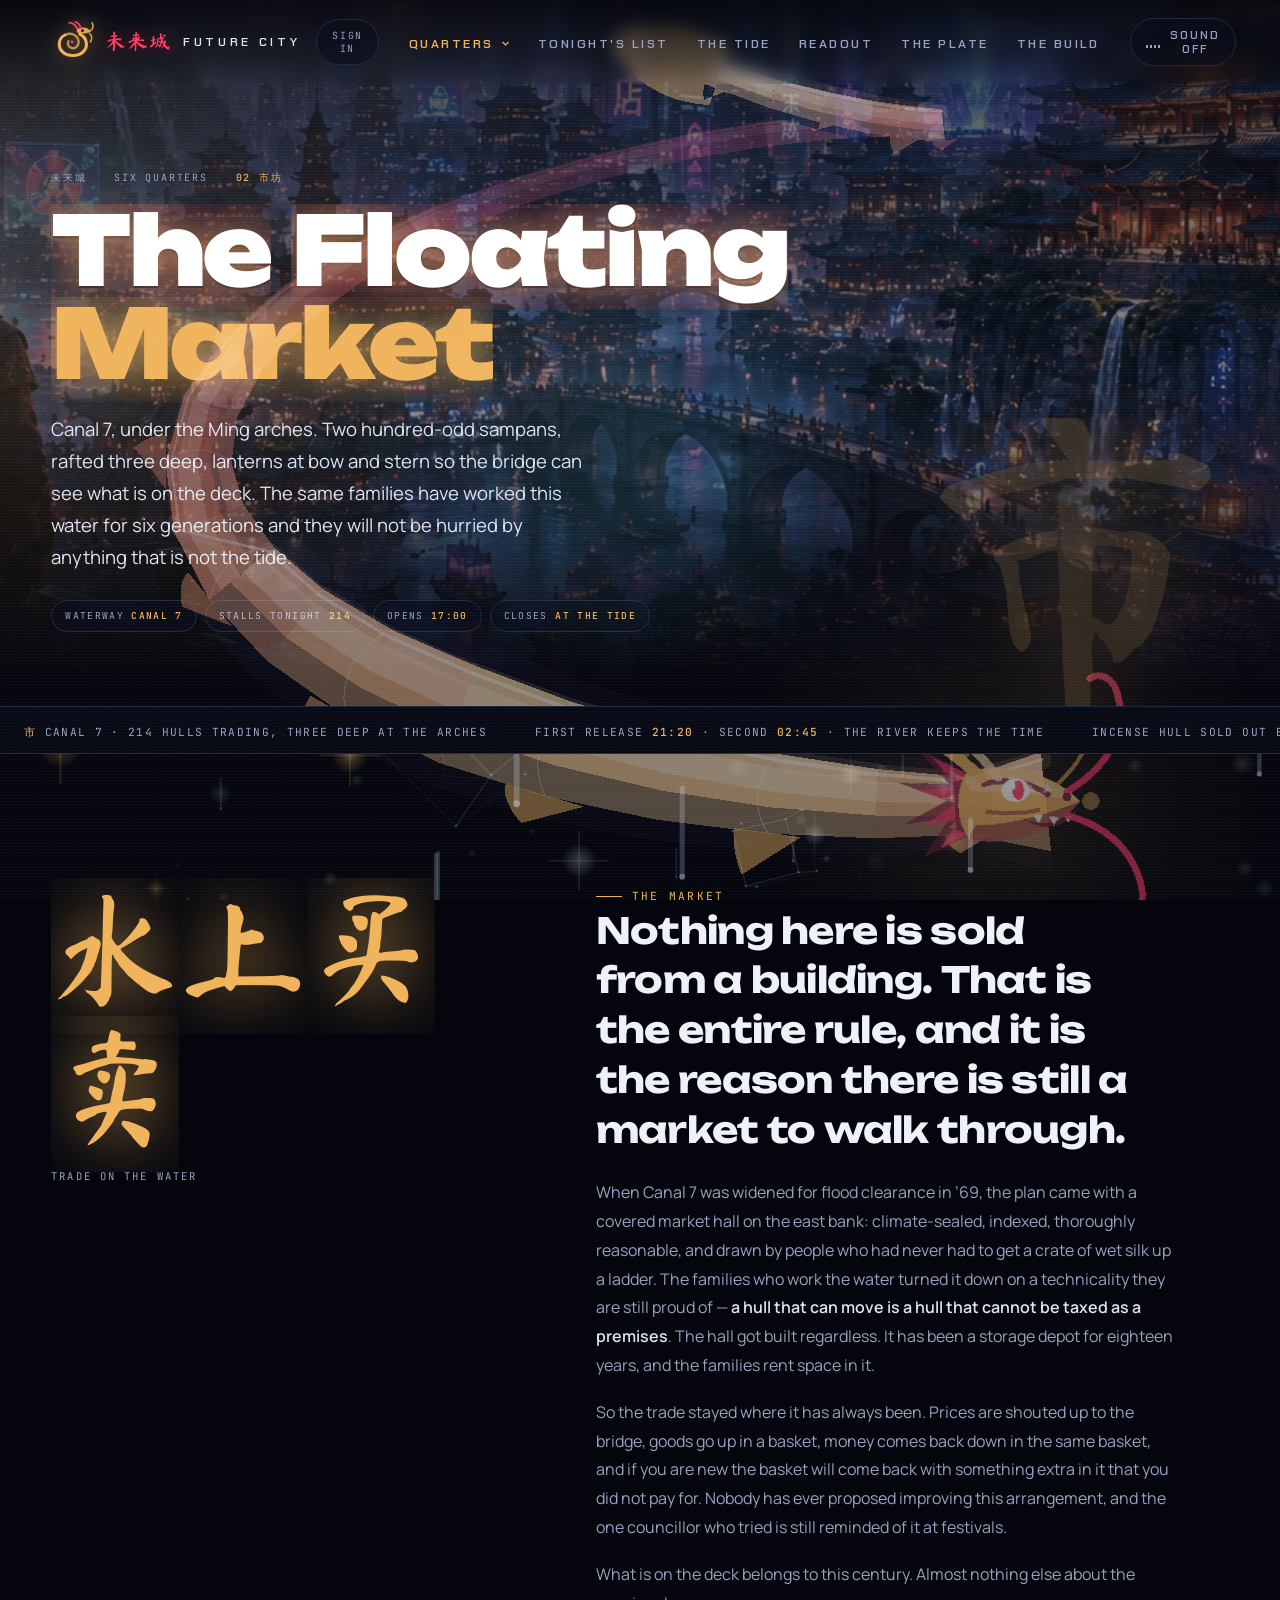
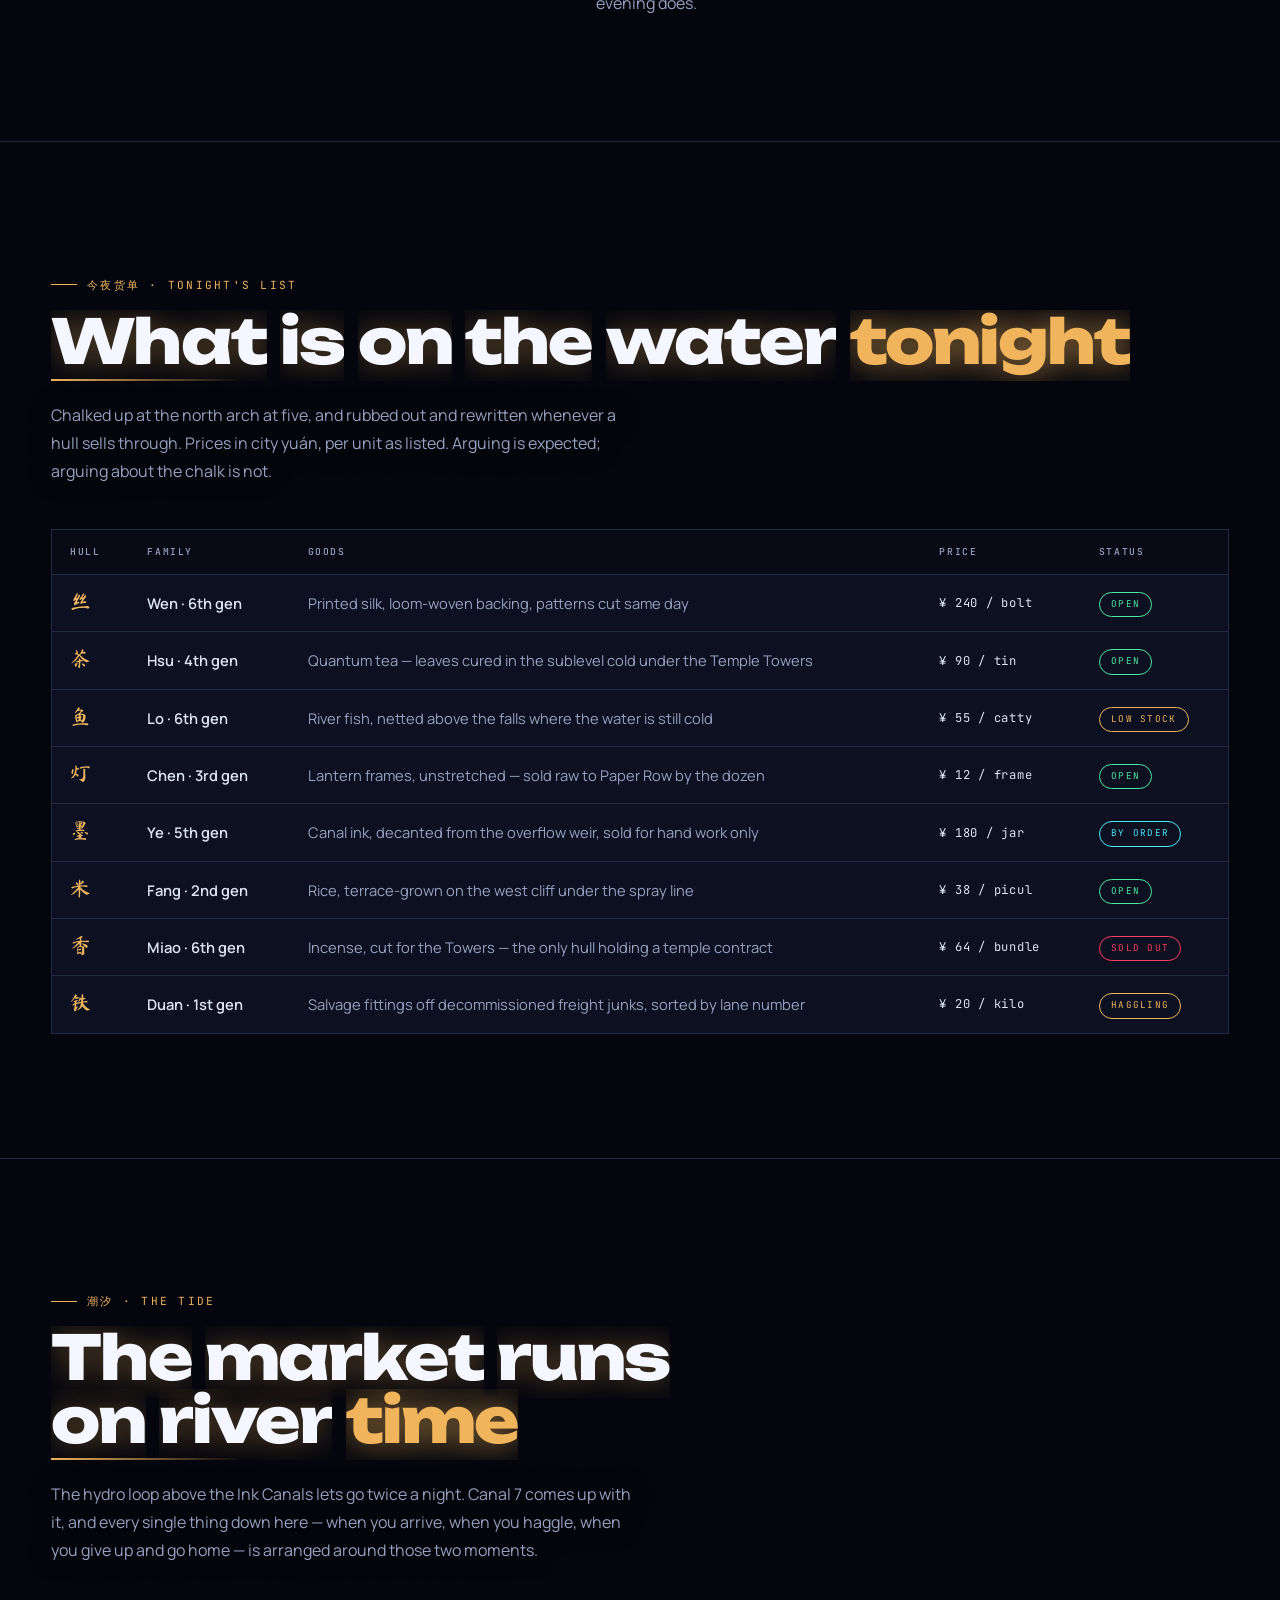
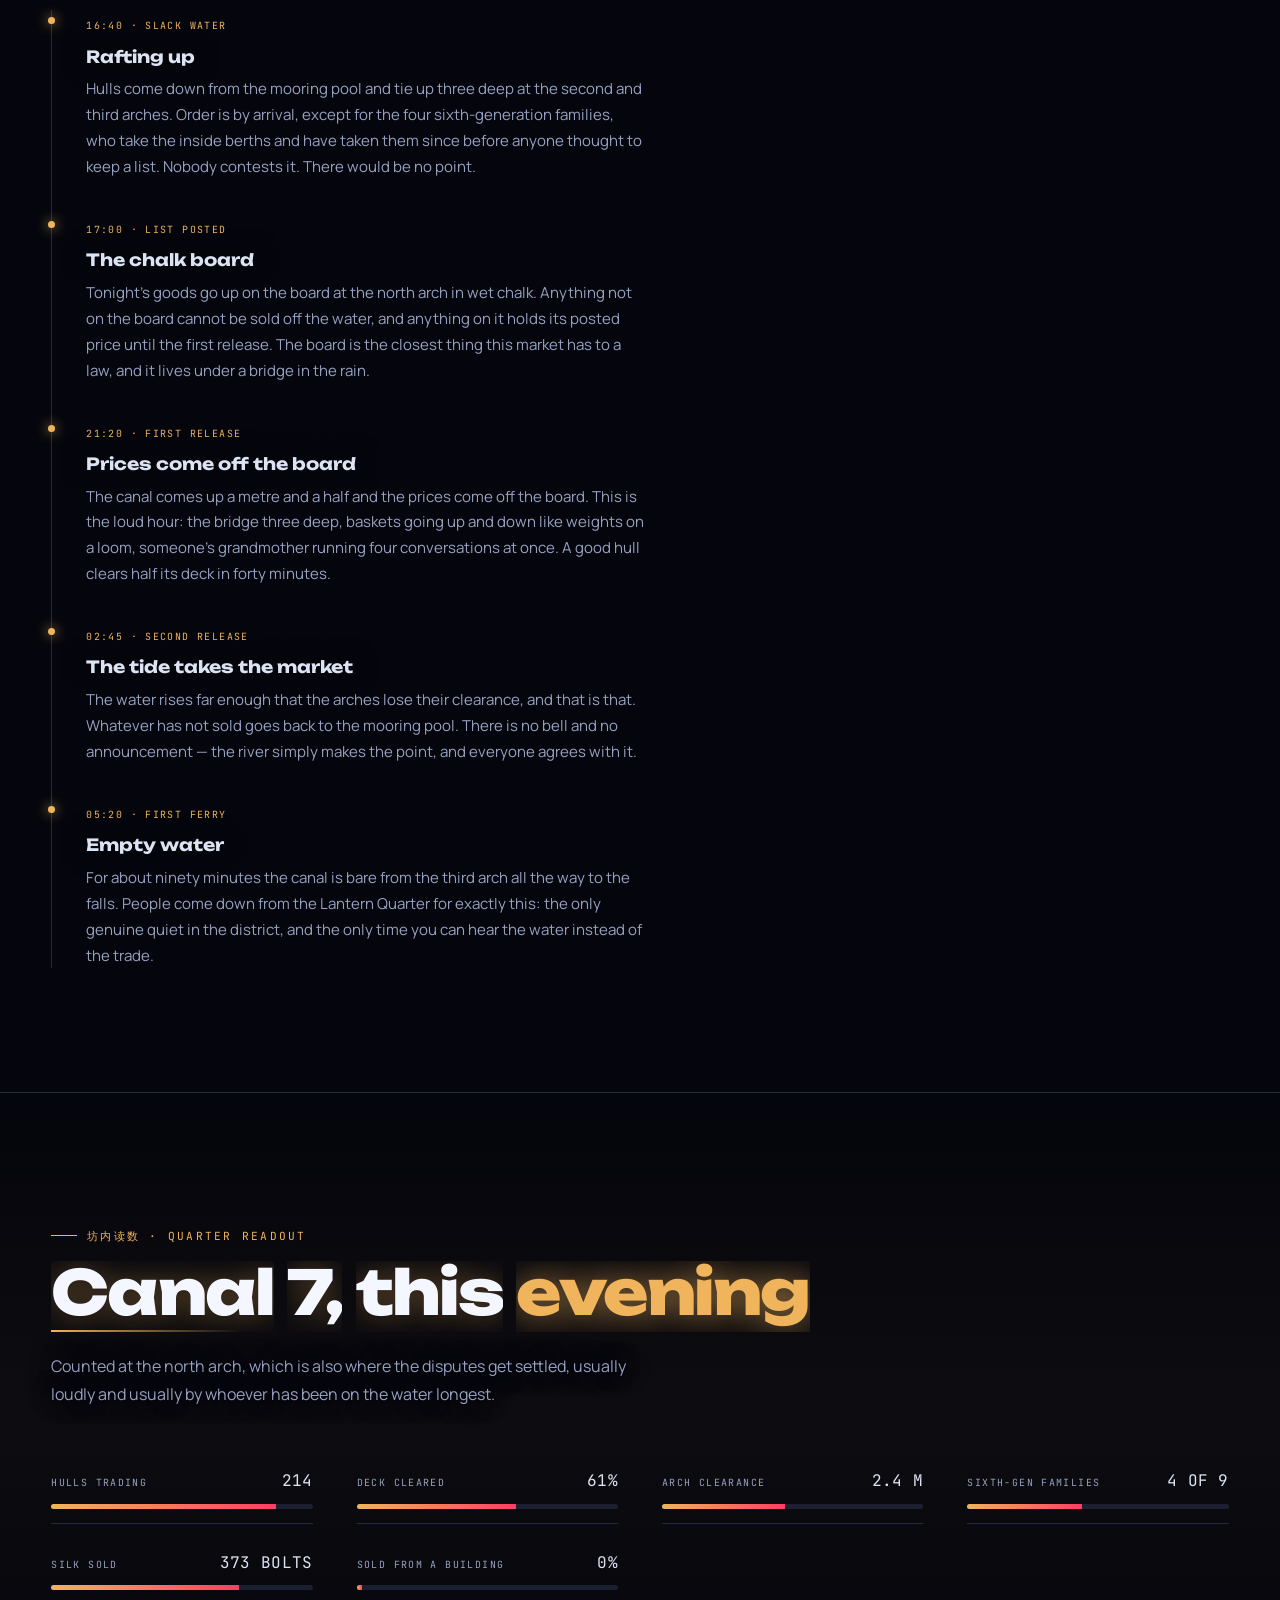
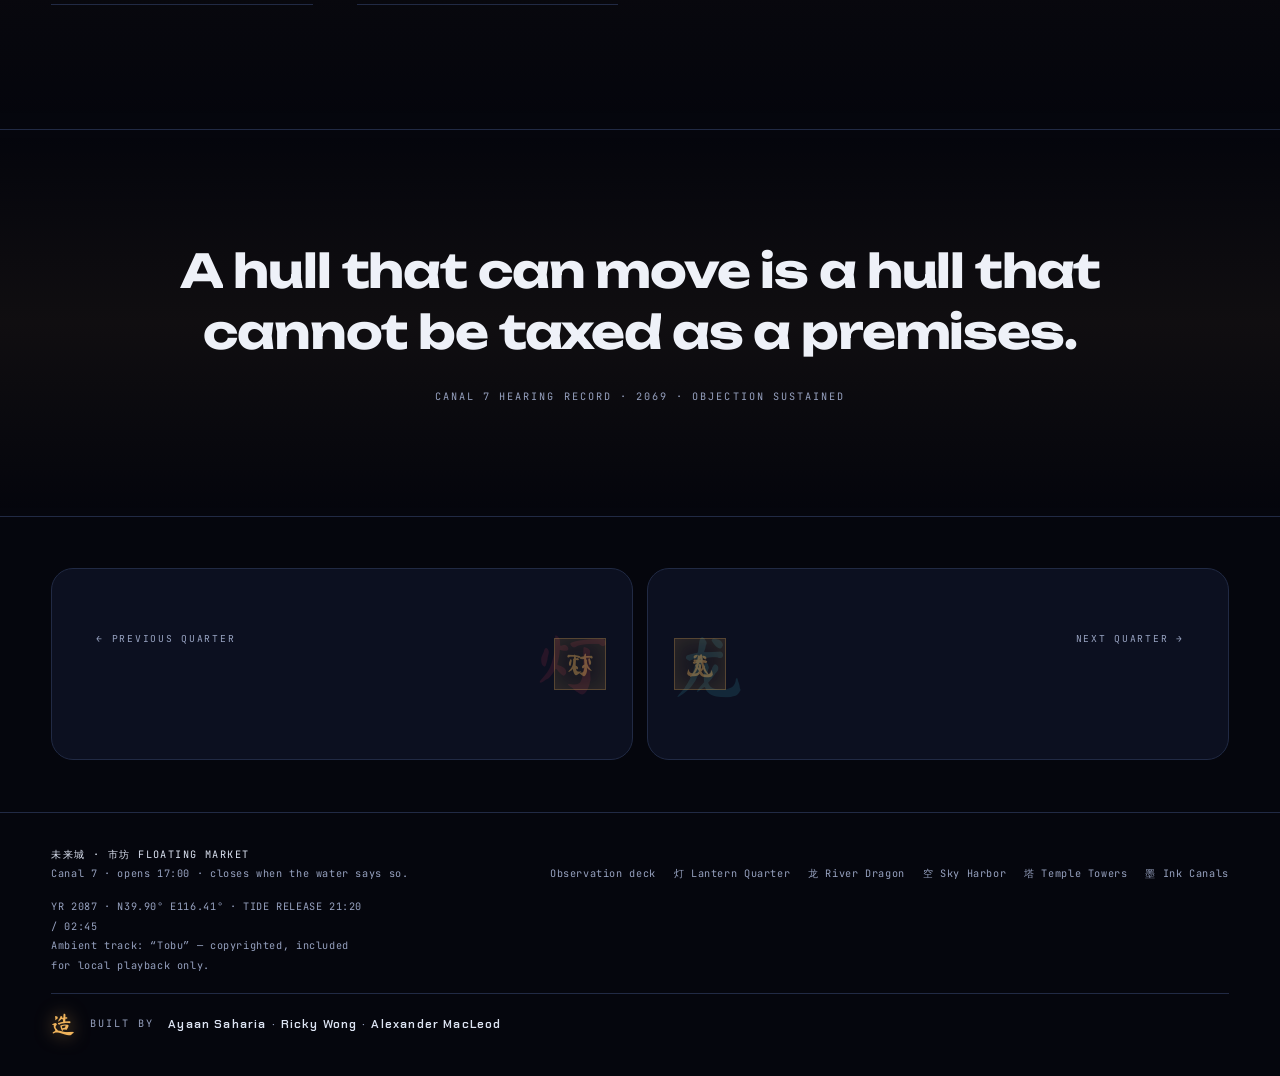
==== commit fd249042: "Give the makers their own page The photo and the three names move off the home page onto the-build.h" ====
--- a/floating-market.html
+++ b/floating-market.html
@@ -56,6 +56,7 @@
       <li><a href="#tide">The Tide</a></li>
       <li><a href="#readout">Readout</a></li>
       <li><a href="index.html#atlas">The Plate</a></li>
+      <li><a href="the-build.html">The Build</a></li>
     </ul>
     <button class="audio-btn" id="audioBtn" type="button" aria-pressed="false">
       <span class="eq" aria-hidden="true"><i></i><i></i><i></i><i></i></span>
--- a/assets/site.css
+++ b/assets/site.css
@@ -696,6 +696,64 @@
 footer nav.foot-links a{ text-decoration:none; color:var(--fog); transition:color .25s; }
 footer nav.foot-links a:hover{ color:var(--accent); }
 
+/* ---------- the makers, and the room ---------- */
+.makers-shot{ margin:48px 0 0; display:grid; gap:20px; perspective:1600px; }
+.makers-frame{
+  position:relative; overflow:hidden; background:#04050b;
+  border:1px solid var(--line); border-radius:var(--r-lg);
+  aspect-ratio:4/3; max-height:min(72vh,720px);
+  transition:transform .6s cubic-bezier(.2,.8,.2,1), border-color .5s ease, box-shadow .6s ease;
+}
+@media (min-width:760px){ .makers-shot{ grid-template-columns:1.7fr .8fr; align-items:end; } }
+.makers-frame img{
+  width:100%; height:100%; object-fit:cover; display:block;
+  filter:saturate(1.06) contrast(1.03);
+  transform:scale(1.02); transition:transform 1.1s cubic-bezier(.2,.8,.2,1), filter .6s ease;
+}
+.makers-frame:hover{
+  transform:rotateX(4deg) rotateY(-4deg) translateZ(26px);
+  border-color:color-mix(in srgb, var(--accent) 45%, var(--line));
+  box-shadow:0 40px 80px -40px rgba(0,0,0,.95);
+}
+.makers-frame:hover img{ transform:scale(1.06); filter:saturate(1.12) contrast(1.05); }
+/* the same lantern-light wash the rest of the city sits under */
+.makers-frame::after{
+  content:""; position:absolute; inset:0; pointer-events:none;
+  background:
+    radial-gradient(120% 80% at 70% 20%, transparent 40%, rgba(5,6,13,.5) 100%),
+    linear-gradient(200deg, color-mix(in srgb, var(--accent) 12%, transparent), transparent 45%);
+  mix-blend-mode:screen; opacity:.5;
+}
+.makers-scan{
+  position:absolute; inset:0; pointer-events:none; opacity:.14;
+  background:repeating-linear-gradient(180deg, rgba(255,255,255,.5) 0 1px, transparent 1px 3px);
+}
+/* if the photo has not been dropped in yet, say so instead of breaking */
+.makers-pending{
+  position:absolute; inset:0; display:none; place-items:center; text-align:center;
+  font-family:var(--font-mono); font-size:.66rem; letter-spacing:.22em; text-transform:uppercase;
+  color:var(--fog); background:var(--ink);
+}
+.makers-frame.is-missing img{ display:none; }
+.makers-frame.is-missing .makers-pending{ display:grid; }
+.makers-shot figcaption{ display:flex; flex-direction:column; gap:18px; }
+.makers-cap{
+  font-family:var(--font-mono); font-size:.66rem; letter-spacing:.14em; line-height:1.9;
+  text-transform:uppercase; color:var(--fog);
+}
+.makers-names{ list-style:none; margin:0; padding:0; display:flex; flex-direction:column; gap:8px; }
+.makers-names li{
+  font-family:var(--font-display); font-weight:700; font-size:clamp(1.05rem,2vw,1.35rem);
+  letter-spacing:-.01em; color:var(--mist); position:relative; padding-left:18px;
+  transition:color .3s ease, padding-left .3s ease;
+}
+.makers-names li::before{
+  content:""; position:absolute; left:0; top:.62em; width:9px; height:1px; background:var(--accent);
+  box-shadow:0 0 10px var(--accent); transition:width .3s ease;
+}
+.makers-names li:hover{ color:var(--accent); padding-left:24px; }
+.makers-names li:hover::before{ width:15px; }
+
 /* the three people who actually built it, as opposed to the ones who
    supposedly live in it */
 .credits{ display:flex; align-items:center; gap:12px 14px; flex-wrap:wrap; flex-basis:100%; order:3;
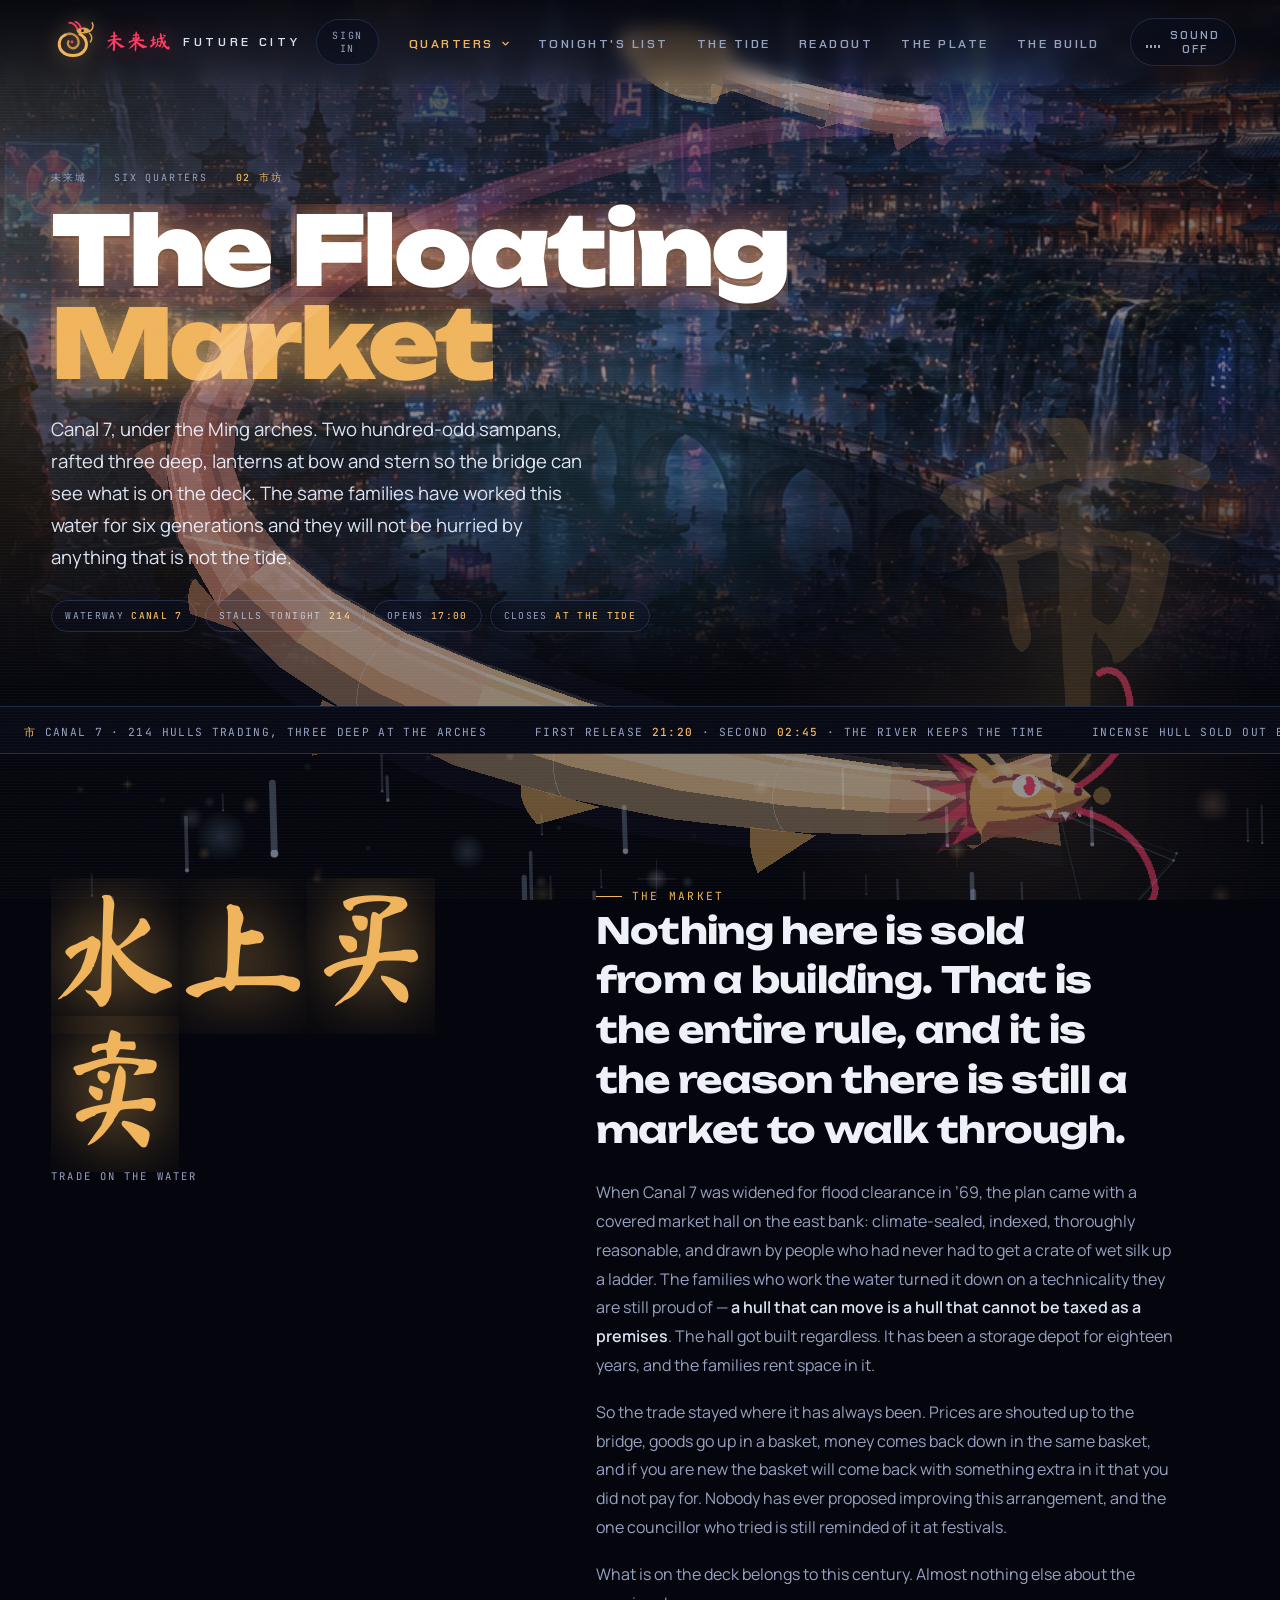
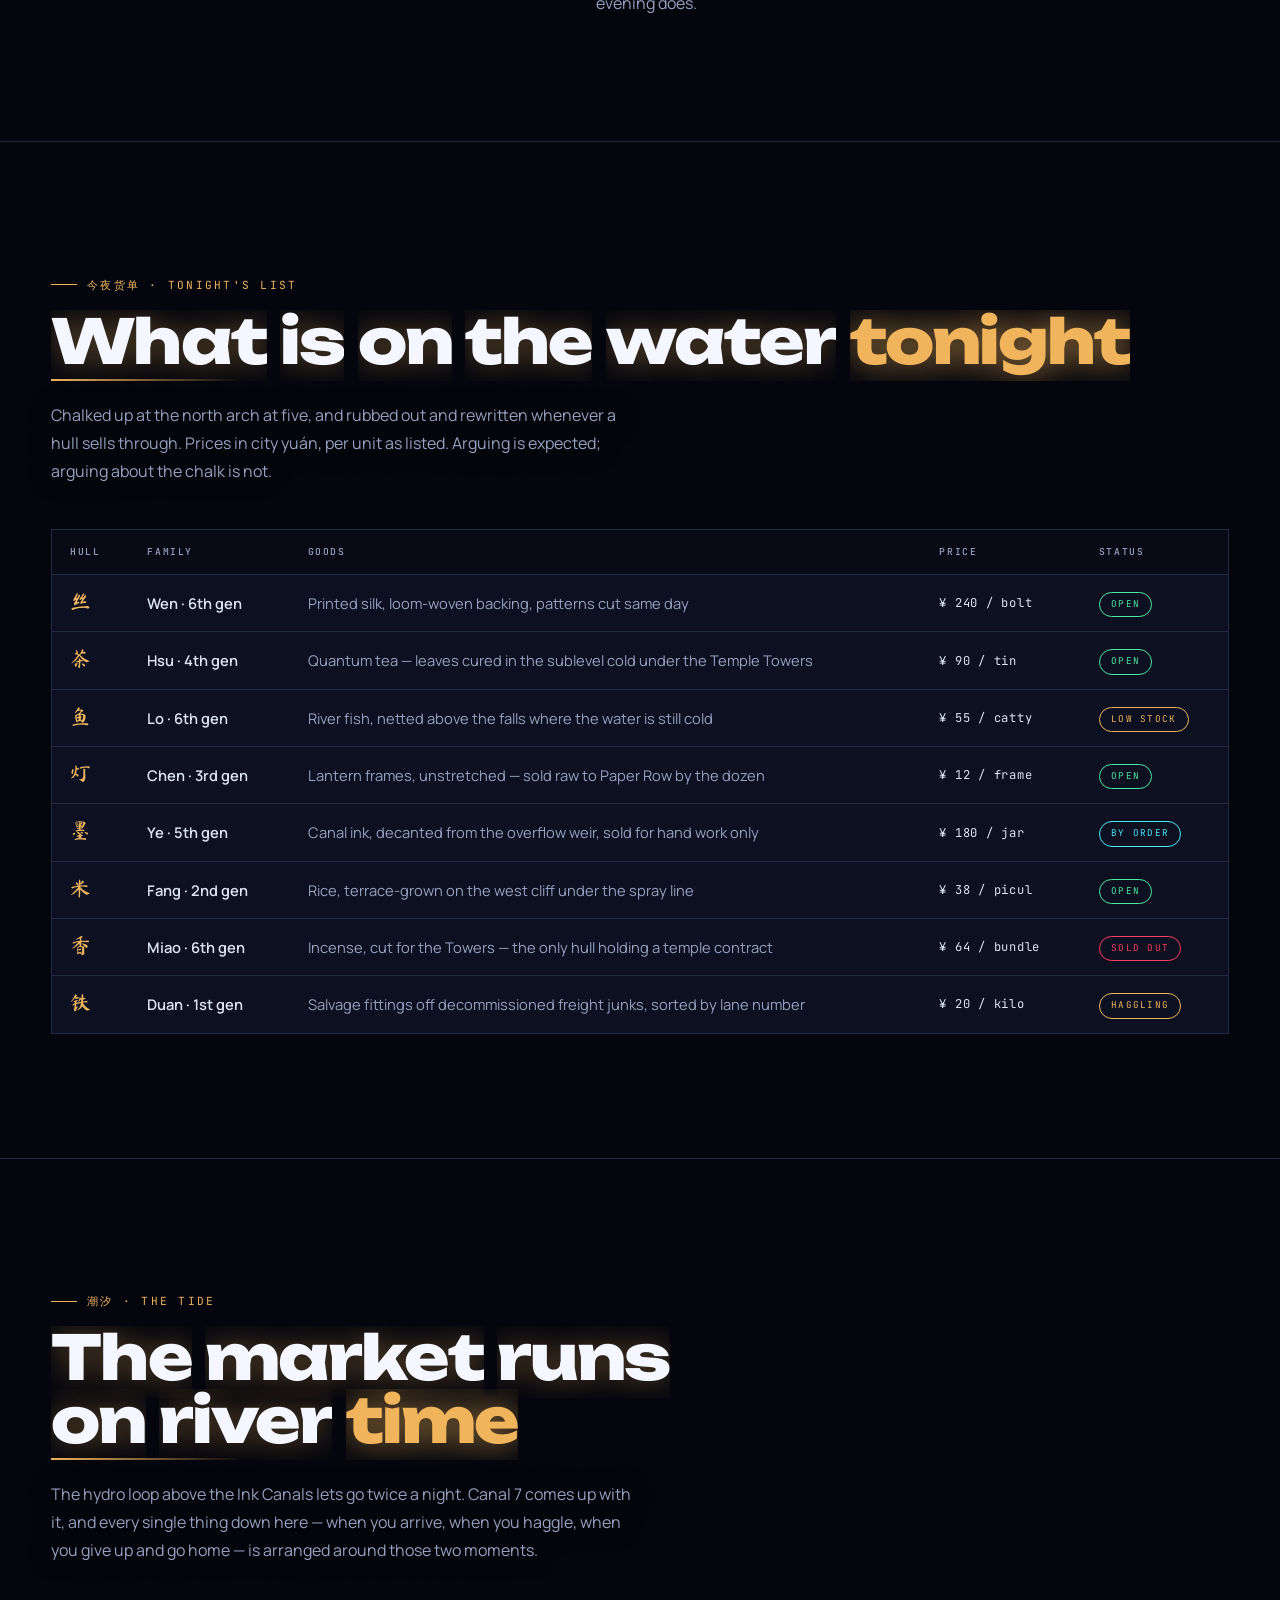
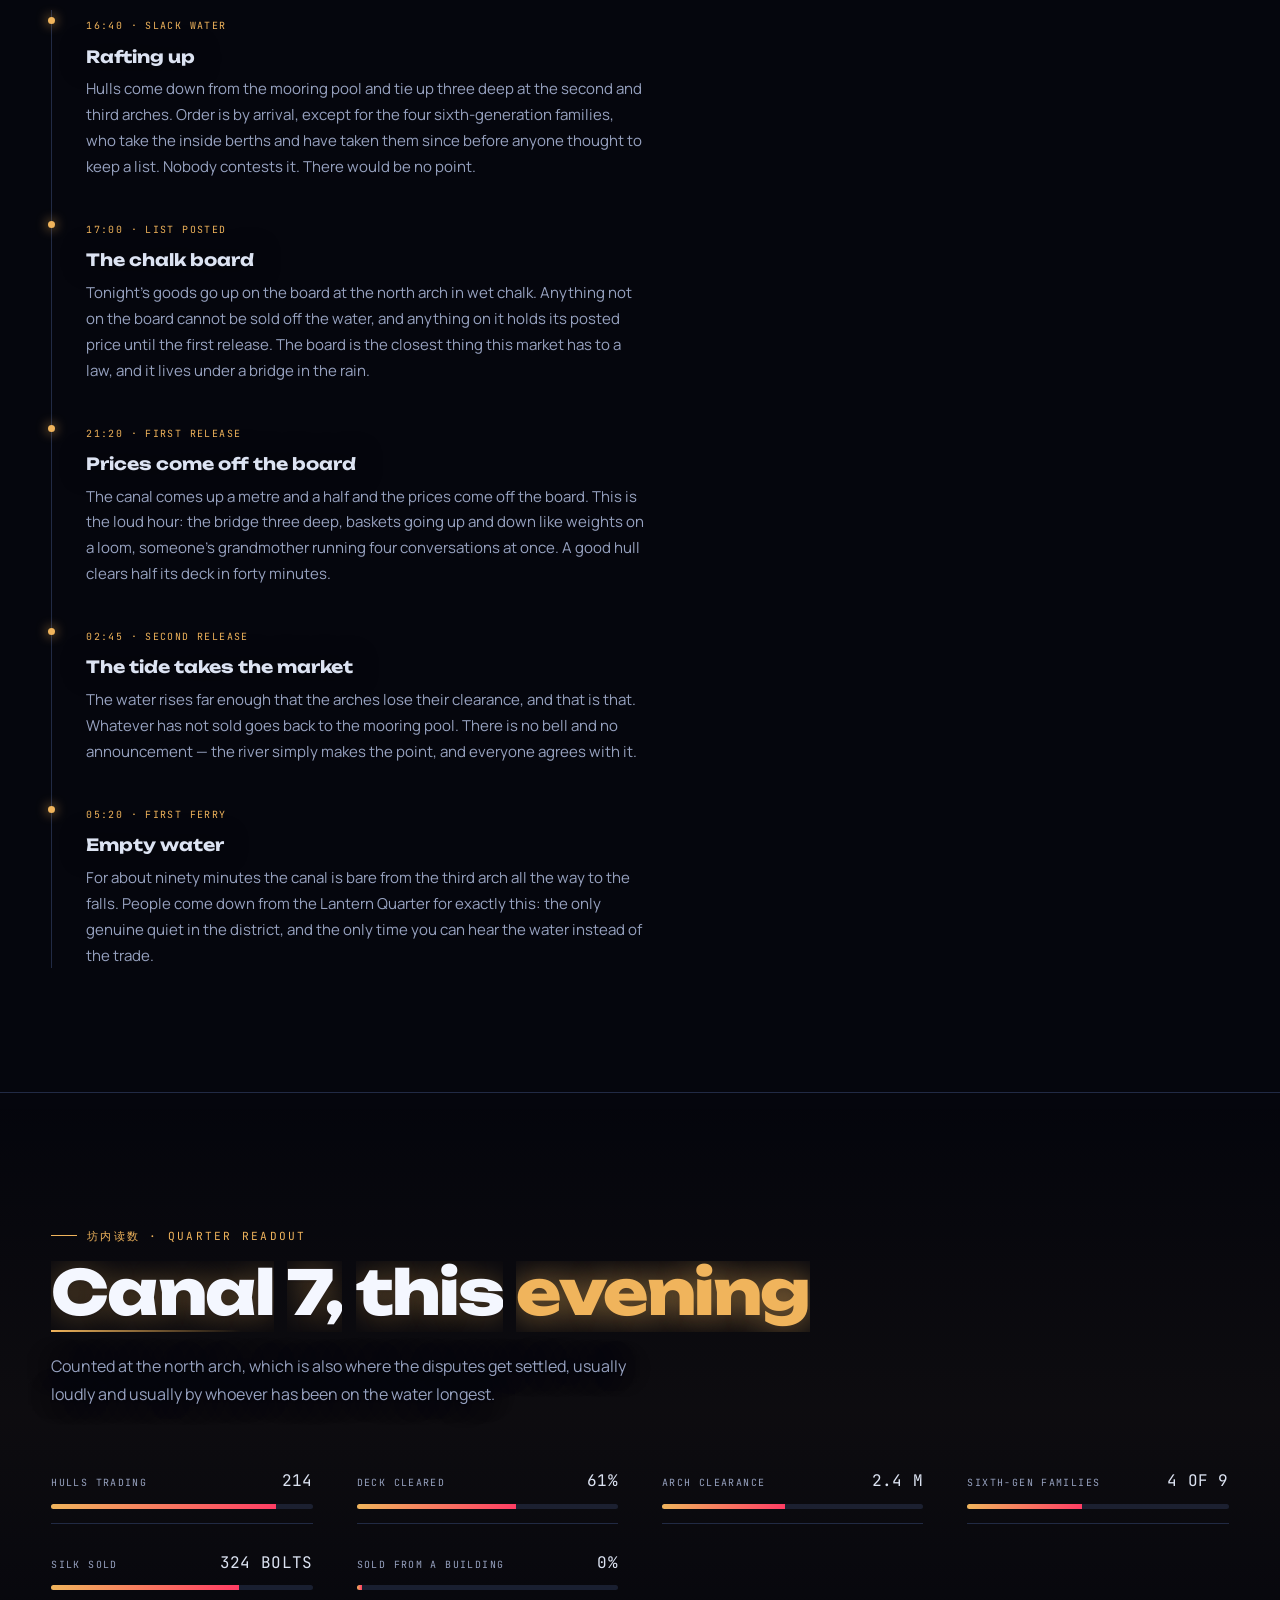
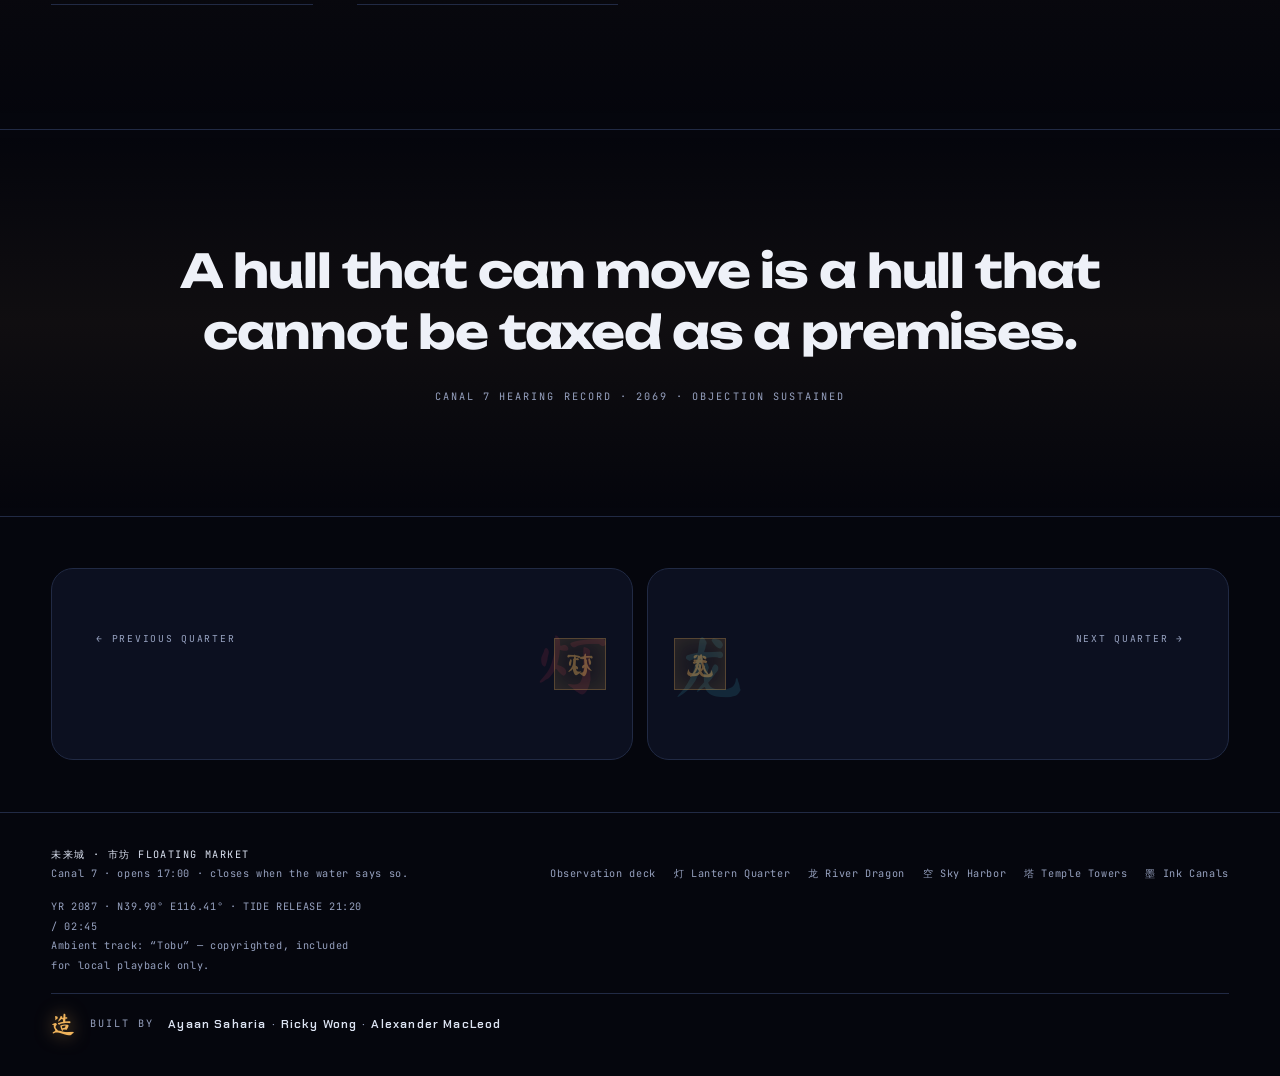
==== commit ca5b54ae: "Make the credit names a way through to The Build Each of the three names in the footer is now a link" ====
--- a/floating-market.html
+++ b/floating-market.html
@@ -267,9 +267,9 @@
     <span class="credits-mark" aria-hidden="true">造</span>
     <span class="credits-lede">Built by</span>
     <ul class="credits-names">
-      <li>Ayaan Saharia</li>
-      <li>Ricky Wong</li>
-      <li>Alexander MacLeod</li>
+      <li><a href="the-build.html">Ayaan Saharia</a></li>
+      <li><a href="the-build.html">Ricky Wong</a></li>
+      <li><a href="the-build.html">Alexander MacLeod</a></li>
     </ul>
   </div>
   <div class="fine">
--- a/assets/site.css
+++ b/assets/site.css
@@ -93,6 +93,16 @@
   pointer-events:none; mix-blend-mode:screen;
 }
 
+/* the lightning, carried over the top of everything rather than behind it */
+.storm-flash{
+  position:fixed; inset:0; z-index:5; pointer-events:none; opacity:0;
+  background:
+    radial-gradient(120% 70% at 50% -10%, rgba(214,232,255,.95), rgba(150,190,255,.35) 45%, transparent 75%),
+    linear-gradient(180deg, rgba(190,215,255,.5), transparent 60%);
+  mix-blend-mode:screen; will-change:opacity;
+}
+@media (prefers-reduced-motion: reduce){ .storm-flash{ display:none; } }
+
 /* Viewport-sized, not page-sized: the SVG's viewBox is panned to follow the
    scroll, so the compositor only ever blends one screen of pixels. A full-page
    blended layer here would stall painting on long pages. */
@@ -767,16 +777,26 @@
   display:flex; flex-wrap:wrap; gap:6px 14px; list-style:none; margin:0; padding:0;
 }
 .credits-names li{
-  position:relative; color:var(--mist); letter-spacing:.1em;
+  position:relative; letter-spacing:.1em;
   font-family:var(--font-nav); font-weight:600; font-size:.74rem;
-  transition:color .3s ease, text-shadow .3s ease;
 }
 .credits-names li + li::before{
   content:"·"; position:absolute; left:-9px; color:var(--fog);
 }
-.credits-names li:hover{
+/* each name is a way through to the page about the three of us */
+.credits-names a{
+  position:relative; display:inline-block; color:var(--mist); text-decoration:none;
+  transition:color .3s ease, text-shadow .3s ease;
+}
+.credits-names a::after{
+  content:""; position:absolute; left:0; right:100%; bottom:-4px; height:1px;
+  background:var(--accent); box-shadow:0 0 10px var(--accent);
+  transition:right .35s cubic-bezier(.2,.8,.2,1);
+}
+.credits-names a:hover, .credits-names a:focus-visible{
   color:var(--accent); text-shadow:0 0 16px color-mix(in srgb, var(--accent) 55%, transparent);
 }
+.credits-names a:hover::after, .credits-names a:focus-visible::after{ right:0; }
 
 /* ============================================================
    TEXT ANIMATION
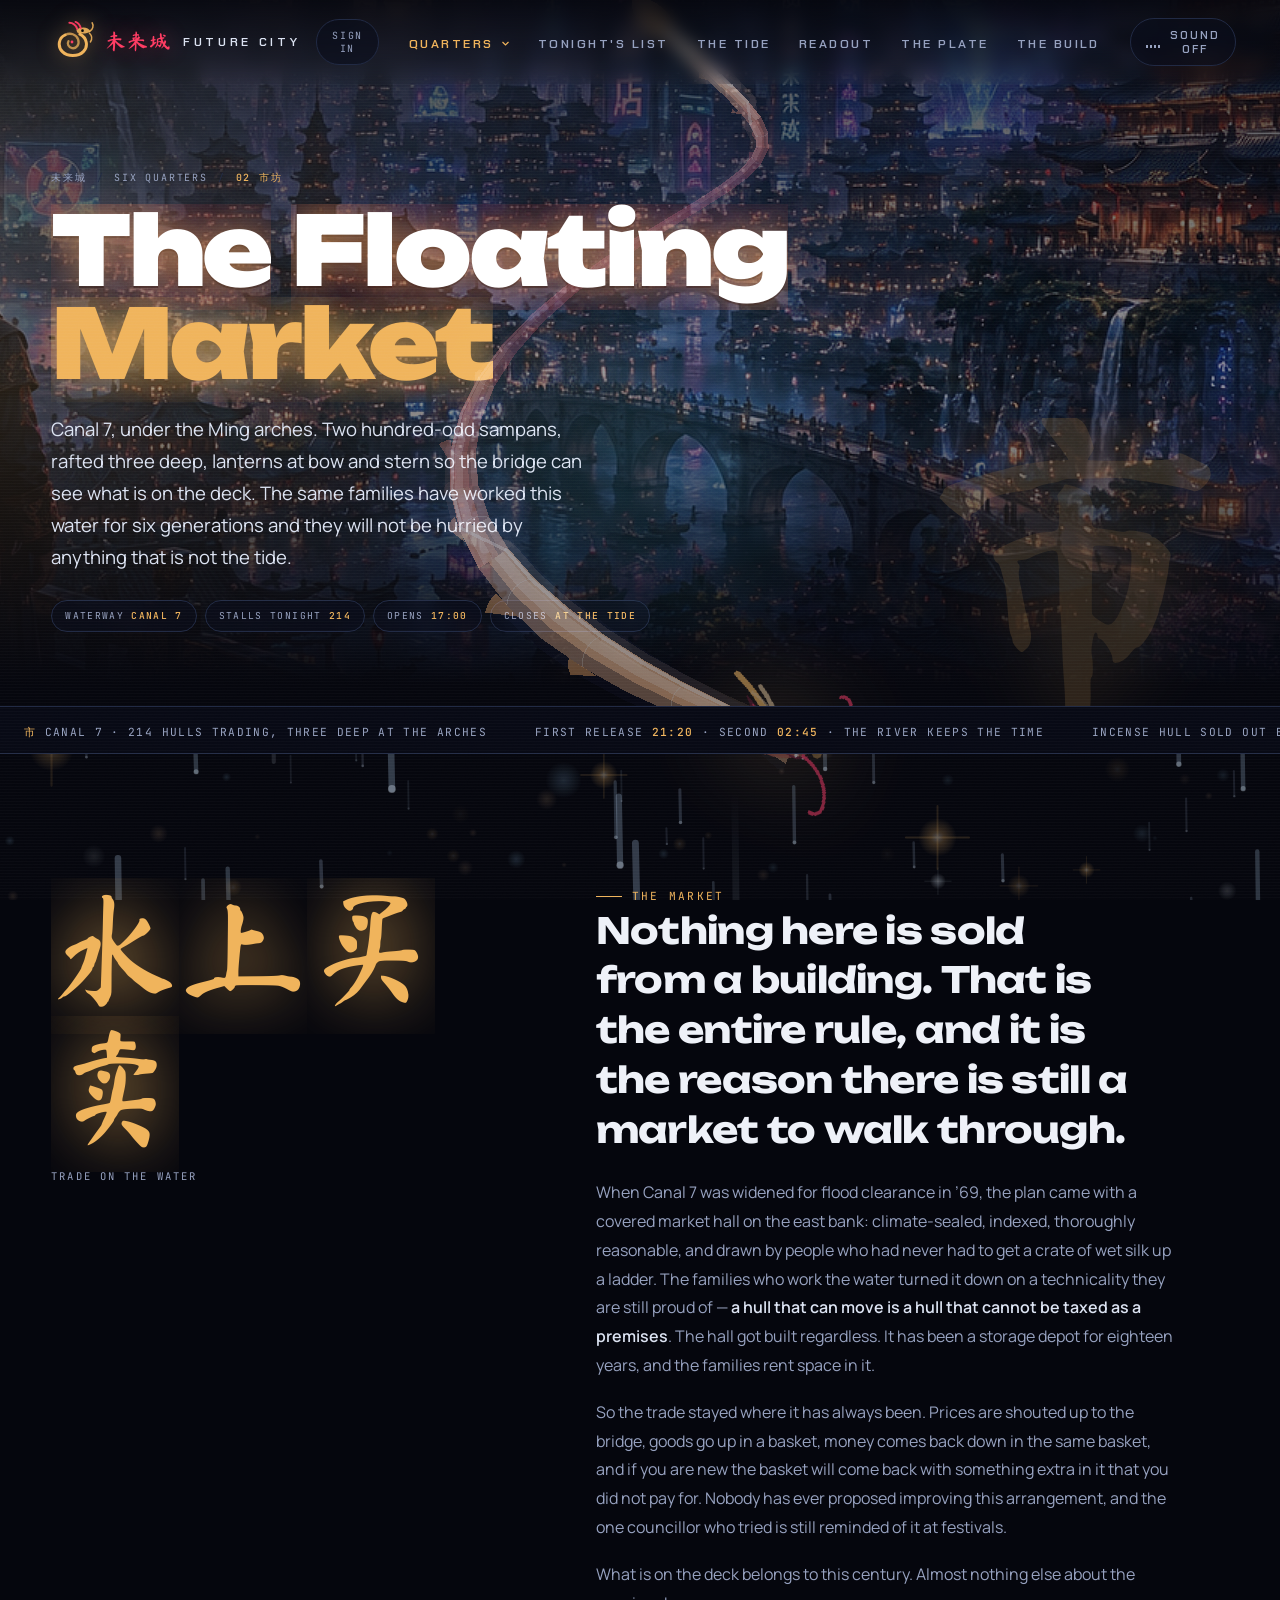
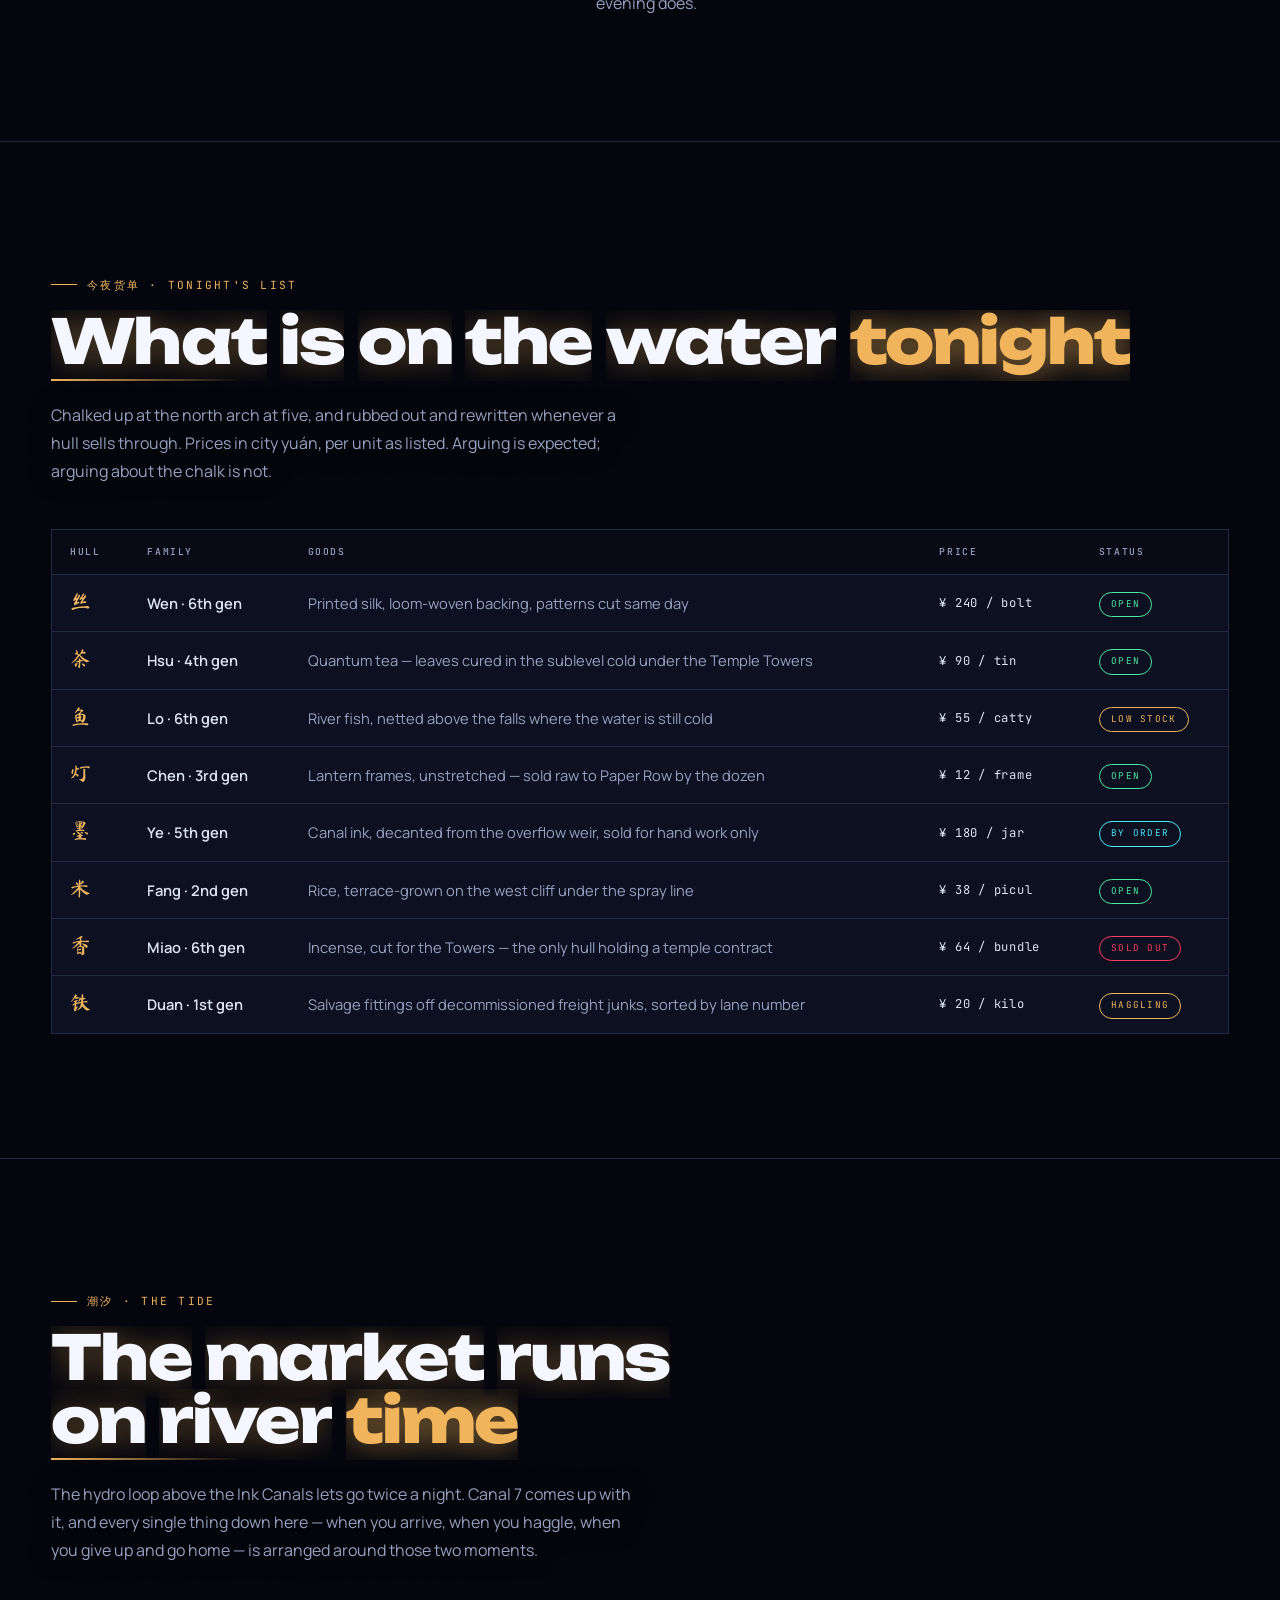
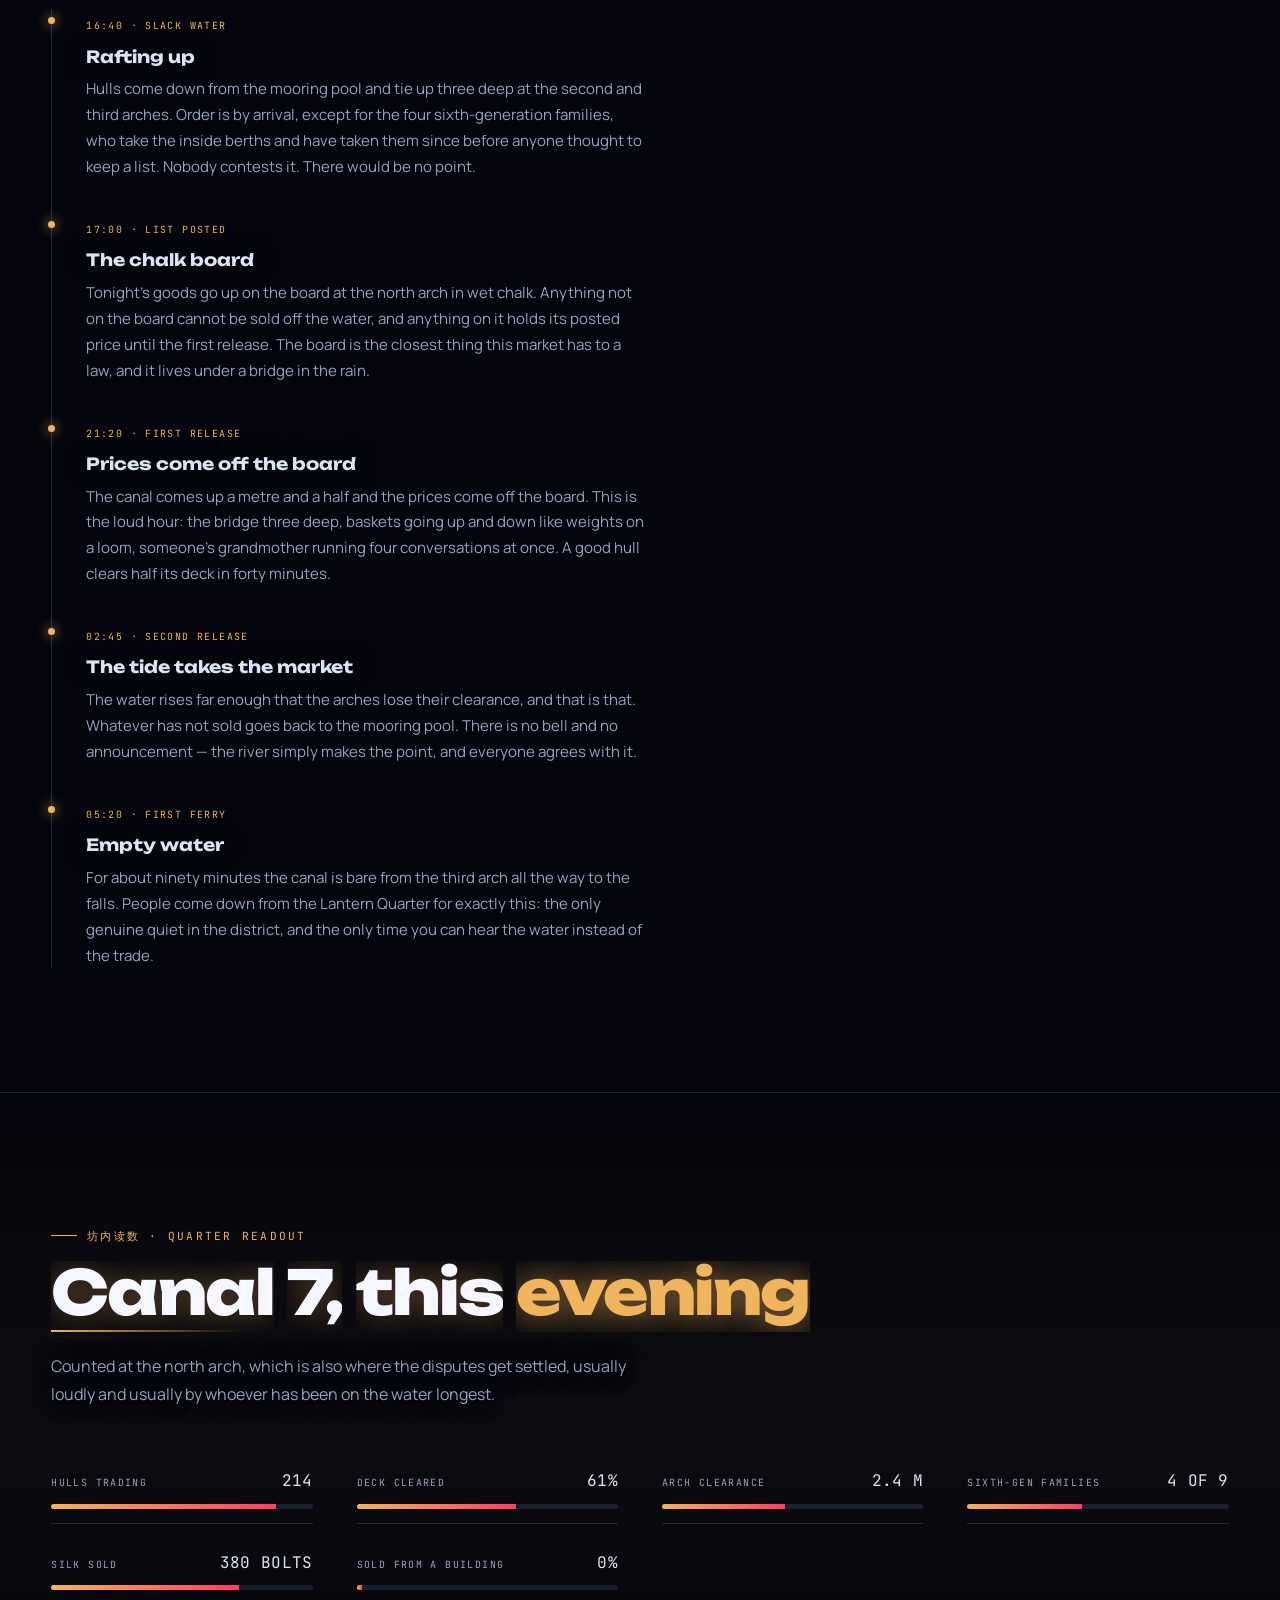
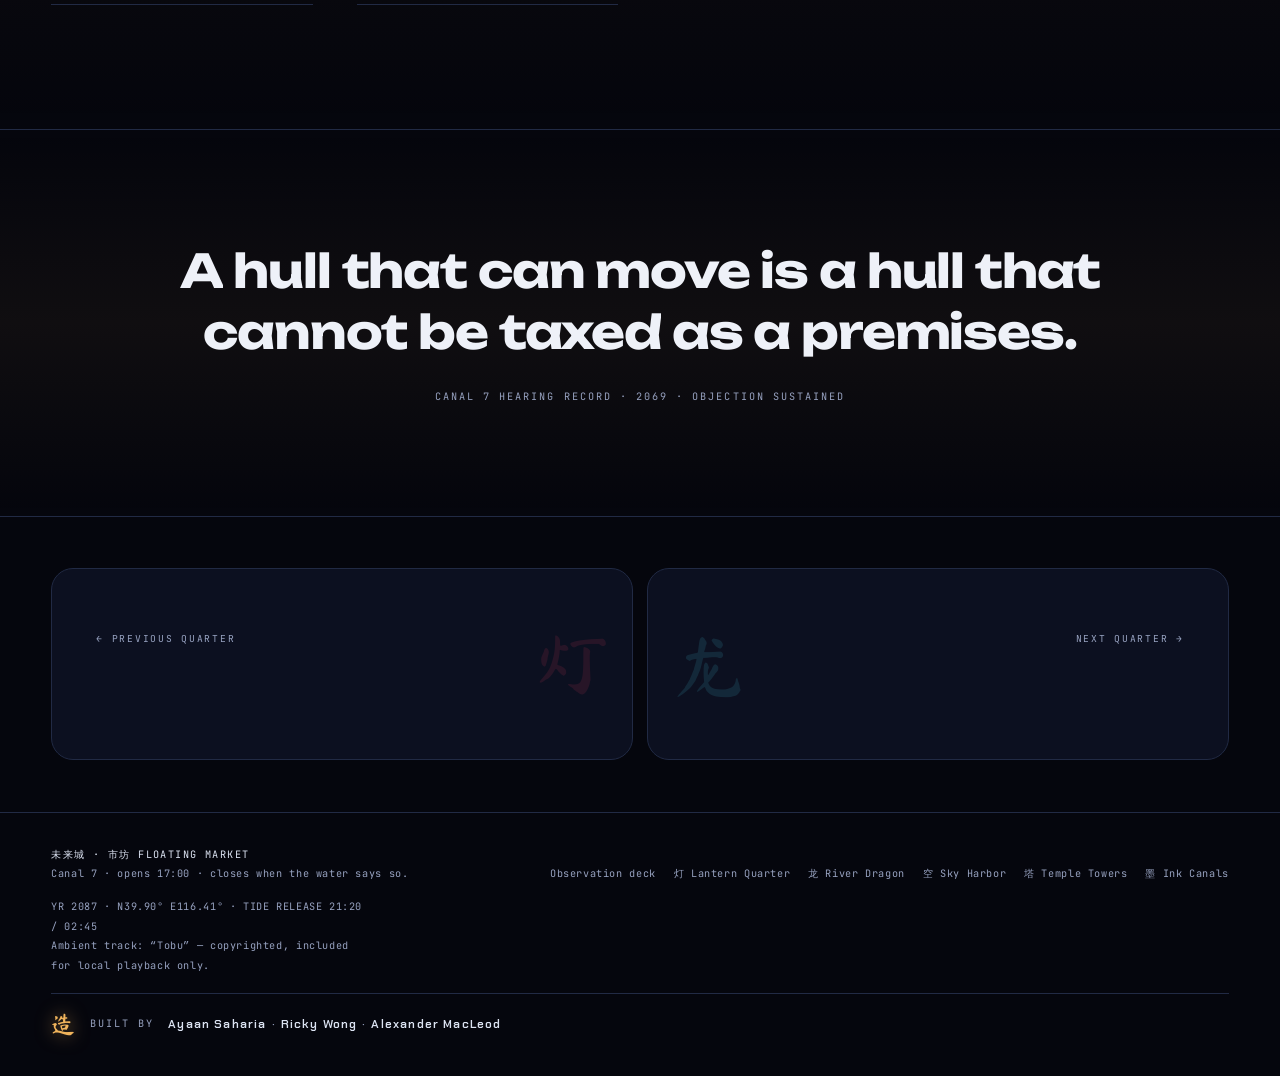
==== commit 9f684e23: "Shrink the dragon again, and stop the city art going soft The coil is down from 48% of the width to " ====
--- a/floating-market.html
+++ b/floating-market.html
@@ -19,6 +19,14 @@
   <filter id="glow" x="-200%" y="-200%" width="500%" height="500%">
     <feGaussianBlur stdDeviation="4" result="blur"/>
     <feMerge><feMergeNode in="blur"/><feMergeNode in="SourceGraphic"/></feMerge>
+  </filter>
+  <!-- The city art is 1536x1024 and every screen asks for more than that, so
+       the browser is always enlarging it. This is an unsharp mask to take the
+       edge off that: it puts no detail back, it just stops the detail that is
+       there from going soft on the way up. -->
+  <filter id="crisp" x="0" y="0" width="100%" height="100%" color-interpolation-filters="sRGB">
+    <feConvolveMatrix order="3" preserveAlpha="true"
+      kernelMatrix="0 -0.35 0  -0.35 2.4 -0.35  0 -0.35 0"/>
   </filter>
 </svg>
 
--- a/assets/site.css
+++ b/assets/site.css
@@ -135,12 +135,15 @@
 nav.topbar{
   position:fixed; top:0; left:0; right:0; z-index:40;
   display:flex; align-items:center; justify-content:space-between; gap:1rem;
-  padding:18px clamp(18px,4vw,54px);
+  /* a notch in landscape sits over exactly this row, so hold the controls
+     clear of it; env() falls back to 0px where there is no inset to honour */
+  padding:18px max(clamp(18px,4vw,54px), env(safe-area-inset-right, 0px))
+          18px max(clamp(18px,4vw,54px), env(safe-area-inset-left, 0px));
   backdrop-filter:blur(8px);
   background:linear-gradient(to bottom, rgba(5,6,13,.86), rgba(5,6,13,.35) 70%, transparent);
 }
 .brand{ display:flex; align-items:center; gap:12px; text-decoration:none; white-space:nowrap; flex:0 0 auto; }
-@media (max-width:420px){ .brand-word{ display:none; } }
+@media (max-width:900px){ .brand-word{ display:none; } }   /* 129px of decoration; only shown where there is room to spare */
 .brand-word{ font-family:var(--font-nav); font-weight:600; font-size:.76rem; letter-spacing:.3em; color:var(--mist); }
 .brand-name{ font-family:var(--font-hanzi); font-size:1.35rem; color:var(--crimson); line-height:1; text-shadow:0 0 22px rgba(255,61,100,.45); }
 
@@ -225,7 +228,7 @@
 /* ---------- home hero ---------- */
 .hero{ position:relative; height:100svh; min-height:620px; overflow:hidden; isolation:isolate; display:flex; align-items:flex-end; }
 .hero-media{ position:absolute; inset:-6% -2%; z-index:0; will-change:transform; }
-.hero-media img{ width:100%; height:100%; object-fit:cover; object-position:center 42%; filter:saturate(1.1) contrast(1.04); }
+.hero-media img{ width:100%; height:100%; object-fit:cover; object-position:center 42%; filter:saturate(1.1) contrast(1.04) url(#crisp); }
 .hero-rain{ position:absolute; inset:0; z-index:1; width:100%; height:100%; }
 .hero::after{
   content:""; position:absolute; inset:0; z-index:2; pointer-events:none;
@@ -284,7 +287,7 @@
 .subhero{ position:relative; min-height:min(76svh,720px); overflow:hidden; display:flex; align-items:flex-end; isolation:isolate; }
 .subhero-media{ position:absolute; inset:0; z-index:0; overflow:hidden; }
 .subhero-media img{
-  width:100%; height:100%; object-fit:cover; filter:saturate(1.05);
+  width:100%; height:100%; object-fit:cover; filter:saturate(1.05) url(#crisp);
   transform:scale(var(--sz,1.4)); transform-origin:var(--sx,50%) var(--sy,50%);
 }
 .subhero::after{
@@ -891,62 +894,60 @@
 .pn .nm{ font-weight:800; letter-spacing:-.02em; }
 .mark-hanzi{ text-shadow:0 0 70px currentColor; }
 
+
 /* ============================================================
-   3D SOLIDS ON CLICKABLE SURFACES
-   A real CSS-3D cube per card / prev-next block: six faces carrying
-   the quarter's character, floating and spinning on its own axis.
+   THE TOP BAR ON SMALL SCREENS
+   Last in the file on purpose: these override component rules defined further
+   up, and a media query does not outrank a later plain rule. `.account-btn`
+   is carried by admin.css, which loads after this file, so it is reached here
+   through the bar it sits in rather than by its own name.
+
+   The bar is one nowrap row on a fixed layer, so whatever does not fit is not
+   something you can scroll to — overflow-x:hidden clips it and it is gone.
+   Below 760px the row stops fitting, so give up the least informative pixels
+   first: the audio button's word, which its equaliser already says. Only then
+   start on the letter-spacing, which costs most per glyph.
    ============================================================ */
-.cube-wrap{
-  position:absolute; pointer-events:none; z-index:2;
-  perspective:520px; perspective-origin:50% 50%;
-  animation:cubeFloat 7s ease-in-out infinite;
-}
-.card .cube-wrap{ top:22px; right:22px; width:58px; height:58px; --cs:58px; }
-.pn .cube-wrap{ top:50%; right:26px; margin-top:-26px; width:52px; height:52px; --cs:52px; }
-.pn.next .cube-wrap{ right:auto; left:26px; }
-
-.cube{
-  position:absolute; inset:0; transform-style:preserve-3d;
-  animation:cubeSpin 18s linear infinite;
-  opacity:.42; transition:opacity .45s ease;
-}
-.cube b{
-  position:absolute; inset:0; display:flex; align-items:center; justify-content:center;
-  font-family:var(--font-hanzi); font-weight:400; font-size:calc(var(--cs) * .52);
-  color:var(--accent); line-height:1;
-  border:1px solid color-mix(in srgb, var(--accent) 50%, transparent);
-  background:color-mix(in srgb, var(--accent) 7%, transparent);
-  box-shadow:inset 0 0 20px color-mix(in srgb, var(--accent) 16%, transparent);
-  backface-visibility:visible;
-}
-.cube b:nth-child(1){ transform:translateZ(calc(var(--cs) / 2)); }
-.cube b:nth-child(2){ transform:rotateY(180deg) translateZ(calc(var(--cs) / 2)); }
-.cube b:nth-child(3){ transform:rotateY(90deg)  translateZ(calc(var(--cs) / 2)); }
-.cube b:nth-child(4){ transform:rotateY(-90deg) translateZ(calc(var(--cs) / 2)); }
-.cube b:nth-child(5){ transform:rotateX(90deg)  translateZ(calc(var(--cs) / 2)); }
-.cube b:nth-child(6){ transform:rotateX(-90deg) translateZ(calc(var(--cs) / 2)); }
-
-@keyframes cubeSpin{
-  0%{   transform:rotateX(-18deg) rotateY(0deg)   rotateZ(0deg); }
-  100%{ transform:rotateX(342deg) rotateY(720deg) rotateZ(360deg); }
-}
-@keyframes cubeFloat{
-  0%,100%{ transform:translateY(-5px); }
-  50%{     transform:translateY(7px); }
-}
-
-/* it wakes up when you point at the thing it belongs to */
-.card:hover .cube, .card:focus-visible .cube,
-.pn:hover .cube,   .pn:focus-visible .cube{ opacity:.92; animation-duration:5s; }
-.card:hover .cube b, .pn:hover .cube b{
-  border-color:color-mix(in srgb, var(--accent) 85%, transparent);
-  background:color-mix(in srgb, var(--accent) 13%, transparent);
-}
-
-@media (prefers-reduced-motion: reduce){
-  .cube, .cube-wrap{ animation:none; }
-  .cube{ transform:rotateX(-18deg) rotateY(32deg); opacity:.5; }
-}
-@media (max-width:620px){
-  .card .cube-wrap{ width:46px; height:46px; --cs:46px; top:18px; right:18px; }
-}
+@media (max-width:760px){
+  nav.topbar{
+    gap:10px;
+    padding:14px max(14px, env(safe-area-inset-right, 0px))
+            14px max(14px, env(safe-area-inset-left, 0px));
+  }
+  .nav-right{ gap:10px; }
+  .nav-links{ gap:10px; }
+  .audio-btn{ position:relative; gap:0; padding:9px 12px; }
+  /* out of the layout, still in the accessibility tree — display:none would
+     leave the button unnamed, and site.js writes its state into this span */
+  #audioLabel{
+    position:absolute; width:1px; height:1px; padding:0; margin:-1px;
+    overflow:hidden; clip:rect(0 0 0 0); white-space:nowrap; border:0;
+  }
+  .topbar .account-btn{ padding:9px 12px; white-space:nowrap; }
+}
+@media (max-width:440px){
+  .brand{ gap:8px; }
+  .logo{ width:34px; height:34px; }
+  .brand-name{ font-size:1.12rem; }
+  .nav-menu > button{ font-size:.72rem; letter-spacing:.1em; }
+  .audio-btn{ padding:8px 10px; }
+  .topbar .account-btn{ padding:8px 10px; letter-spacing:.1em; }
+}
+/* Narrower than any phone we can dress for: the mark carries the brand on its
+   own here, and 未来城 comes back the moment there is room for it. */
+@media (max-width:380px){
+  .brand-name{ display:none; }
+}
+/* The small end proper — a folded Fold is 280px. Spacing goes before anything
+   legible does, so letter-spacing is the last thing to give. */
+@media (max-width:340px){
+  nav.topbar{
+    gap:8px;
+    padding:12px max(10px, env(safe-area-inset-right, 0px))
+            12px max(10px, env(safe-area-inset-left, 0px));
+  }
+  .nav-right, .nav-links{ gap:8px; }
+  .nav-menu > button{ font-size:.68rem; letter-spacing:.04em; gap:5px; }
+  .audio-btn{ padding:7px 9px; }
+  .topbar .account-btn{ padding:7px 9px; letter-spacing:.06em; }
+}
